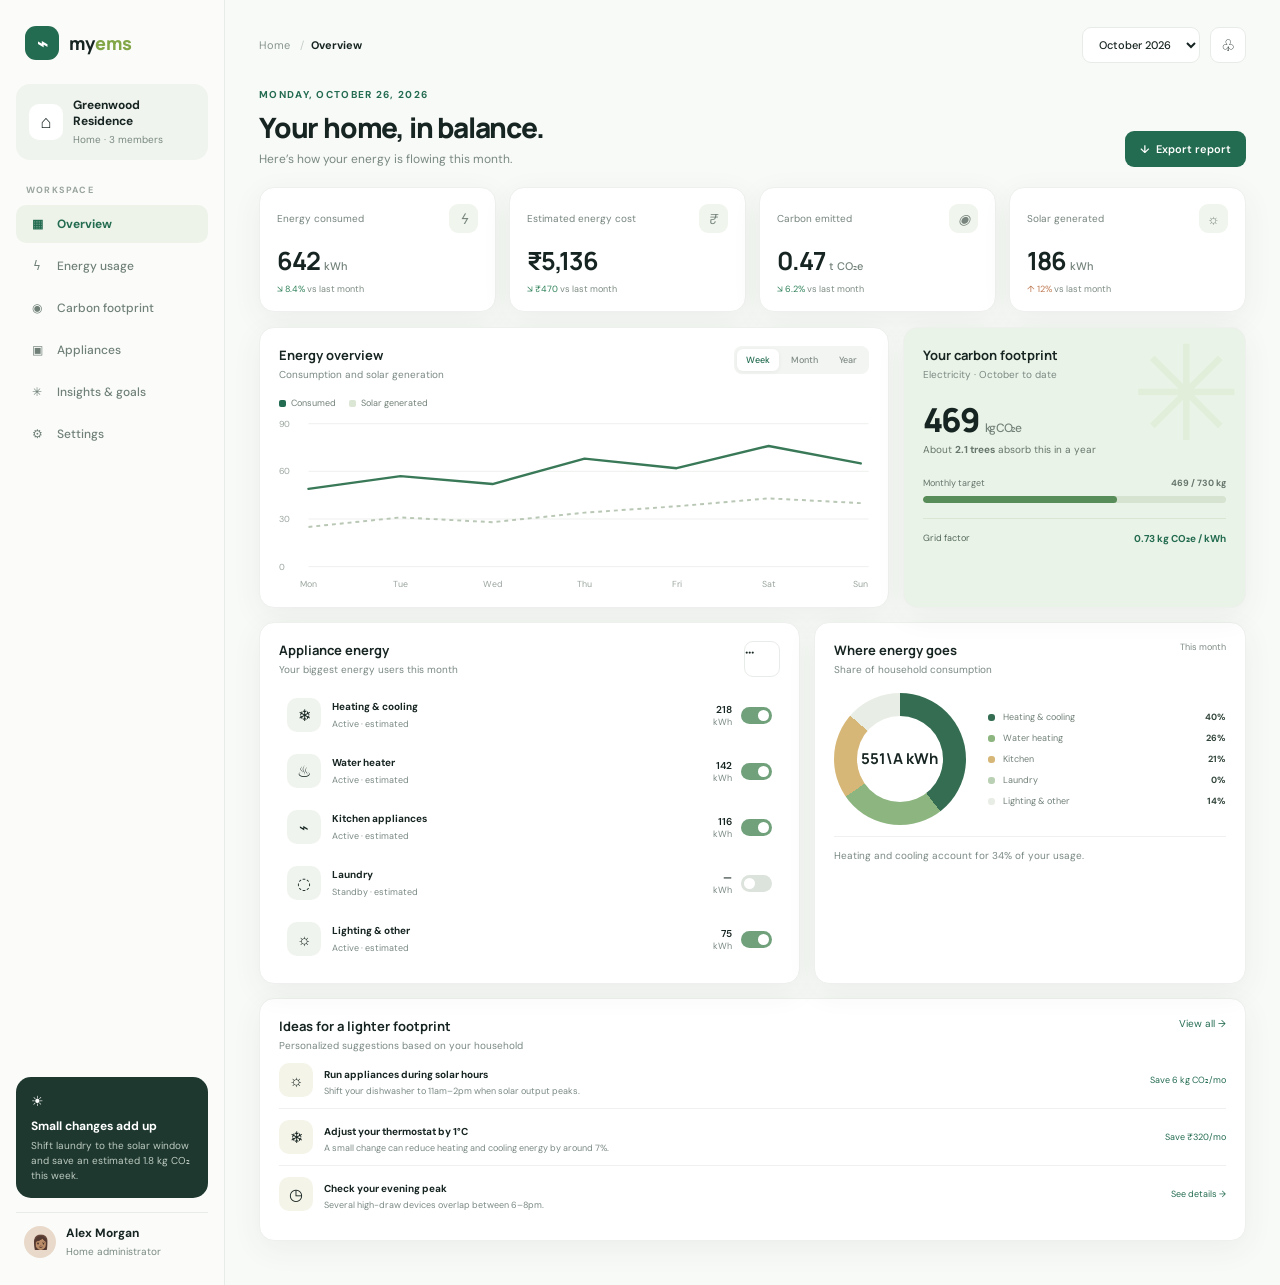
==== Home-Energy-Carbon-Manager.html @ 2522de4e "Add Home Energy and Carbon Manager demo Upload the interactive home energy dashboard to the MAJOR-PR" ====
﻿<!doctype html>
<html lang="en"><head><meta charset="utf-8"><meta name="viewport" content="width=device-width,initial-scale=1"><meta name="theme-color" content="#f5f7f4"><title>Home Energy — MyEMS</title><style>
@import url('https://fonts.googleapis.com/css2?family=DM+Sans:wght@400;500;600;700&family=Manrope:wght@400;500;600;700;800&display=swap');
:root{--ink:#172522;--muted:#7a8983;--line:#e8ece8;--green:#246c51;--shadow:0 8px 30px #193c2610}*{box-sizing:border-box}body{margin:0;background:#f5f7f4;color:var(--ink);font:14px 'DM Sans',sans-serif}.shell{max-width:1440px;min-height:100vh;margin:auto;display:grid;grid-template-columns:225px 1fr;background:#f8faf7}.sidebar{padding:26px 16px;border-right:1px solid var(--line);background:#fbfcfa;display:flex;flex-direction:column;gap:24px}.brand{display:flex;align-items:center;gap:10px;padding:0 9px;font:800 18px Manrope}.mark{height:34px;width:34px;border-radius:11px;background:var(--green);color:#fff;display:grid;place-items:center}.brand em{font-style:normal;color:#82a546}.home{padding:13px;background:#f0f4ee;border-radius:14px;display:flex;gap:10px;align-items:center}.home b,.profile b{font-size:12px;display:block}.home small,.profile small{font-size:10px;color:var(--muted)}.house{width:36px;height:36px;display:grid;place-items:center;background:#fff;border-radius:10px;font-size:18px}.label{padding:0 10px;color:#9aa49f;text-transform:uppercase;letter-spacing:1.2px;font-size:9px;font-weight:700;margin-bottom:-15px}.nav{display:grid;gap:4px}.nav button{display:flex;align-items:center;gap:11px;border:0;background:none;color:#708079;padding:11px 12px;border-radius:10px;font:500 12px 'DM Sans';text-align:left;cursor:pointer}.nav button:hover,.nav button.active{background:#edf3e9;color:var(--green)}.nav button.active{font-weight:700}.ico{width:18px;text-align:center}.sidefoot{margin-top:auto}.tip{background:#1e382f;color:white;border-radius:15px;padding:15px}.tip b{display:block;font-size:12px;margin:8px 0 4px}.tip p{color:#bdcbc2;font-size:10px;line-height:1.5;margin:0}.profile{display:flex;align-items:center;gap:10px;padding:12px 8px 0;border-top:1px solid var(--line);margin-top:14px}.avatar{width:32px;height:32px;background:#e9d9ca;border-radius:50%;display:grid;place-items:center}main{padding:27px 34px 44px;max-width:1250px;width:100%;margin:auto}.top{display:flex;justify-content:space-between;align-items:center;margin-bottom:25px}.crumb{font-size:11px;color:#89958f}.crumb b{color:var(--ink)}.actions{display:flex;gap:10px}.select,.iconbtn{border:1px solid var(--line);background:#fff;border-radius:9px;padding:9px 12px;font:500 11px 'DM Sans';color:var(--ink)}.iconbtn{width:36px;height:36px;padding:0;font-size:16px;cursor:pointer}.greet{display:flex;justify-content:space-between;align-items:flex-end;margin-bottom:20px}.eyebrow{font-size:10px;letter-spacing:1.3px;text-transform:uppercase;color:var(--green);font-weight:700;margin-bottom:7px}.greet h1{font:800 28px Manrope;letter-spacing:-1.2px;margin:0}.greet p{color:var(--muted);font-size:12px;margin:5px 0 0}.btn{background:var(--green);border:0;border-radius:9px;padding:11px 15px;color:#fff;font:600 11px 'DM Sans';cursor:pointer}.metrics{display:grid;grid-template-columns:repeat(4,1fr);gap:13px;margin-bottom:15px}.card{background:#fff;border:1px solid #edf0ec;border-radius:15px;box-shadow:var(--shadow)}.metric{padding:16px 17px;min-height:119px}.mtop{display:flex;justify-content:space-between;align-items:center;color:#77857e;font-size:10px}.mi{width:29px;height:29px;border-radius:9px;background:#f0f5ed;display:grid;place-items:center;font-size:14px}.value{font:700 25px Manrope;letter-spacing:-1px;margin-top:10px}.unit{font:500 11px 'DM Sans';color:#718078;letter-spacing:0}.delta{margin-top:5px;font-size:9px;color:#31835b}.grid{display:grid;grid-template-columns:minmax(0,1.65fr) minmax(250px,.9fr);gap:14px;margin-bottom:14px}.panel{padding:18px 19px}.phead{display:flex;justify-content:space-between;align-items:flex-start}.ptitle{font:700 13px Manrope}.sub{font-size:10px;color:var(--muted);margin-top:4px}.tabs{display:flex;gap:3px;background:#f3f5f2;padding:3px;border-radius:8px}.tabs button{border:0;background:transparent;padding:5px 9px;border-radius:6px;color:#7f8b84;font:500 9px 'DM Sans';cursor:pointer}.tabs button.on{background:white;color:var(--green);box-shadow:0 1px 4px #193c2610}.legend{display:flex;gap:13px;font-size:9px;color:#728078;margin-top:16px}.legend span{display:flex;align-items:center;gap:5px}.key{width:7px;height:7px;border-radius:2px;background:var(--green)}.pale{background:#dce6d5}.chart{height:175px;margin-top:5px}.chart svg{width:100%;height:100%;overflow:visible}.gridline{stroke:#edf0ed}.axis{fill:#9aa59e;font:9px 'DM Sans'}.area{fill:url(#area)}.line{fill:none;stroke:#397958;stroke-width:2.5;stroke-linecap:round;stroke-linejoin:round}.solarline{fill:none;stroke:#b9c7b5;stroke-width:2;stroke-dasharray:4 4}.carbon{background:#eaf3e7;padding:18px 19px;position:relative;overflow:hidden}.carbon:after{content:'✳';position:absolute;right:3px;top:-19px;font-size:132px;color:#dcebd5;opacity:.7}.carbon>*{position:relative;z-index:1}.co2{font:800 33px Manrope;letter-spacing:-1.5px;margin:16px 0 1px}.co2 span{font:500 12px 'DM Sans';color:#74837a}.note{font-size:10px;color:#66766c}.proglabel{display:flex;justify-content:space-between;margin-top:21px;font-size:9px;color:#65756c}.progress{height:7px;border-radius:99px;background:#d5e3d0;margin-top:7px;overflow:hidden}.progress i{height:100%;background:#588c58;display:block;border-radius:99px}.cfoot{border-top:1px solid #d9e6d4;margin-top:15px;padding-top:13px;color:#52675b;font-size:9px;display:flex;justify-content:space-between}.cfoot strong{font-size:10px;color:var(--green)}.second{display:grid;grid-template-columns:minmax(0,1.25fr) minmax(260px,1fr);gap:14px;margin-bottom:14px}.devices{display:grid;gap:4px;margin-top:12px}.device{display:grid;grid-template-columns:36px 1fr auto auto;align-items:center;gap:9px;padding:9px 8px;border-radius:10px}.device:hover{background:#f7f9f6}.deviceicon{width:34px;height:34px;border-radius:10px;background:#f0f4ee;display:grid;place-items:center;font-size:16px}.device b{font-size:10px;display:block}.device small{font-size:9px;color:var(--muted)}.usage{text-align:right;font-size:10px;font-weight:600}.usage small{display:block;font-weight:400}.switch{width:31px;height:17px;background:#dce2dc;border:0;border-radius:12px;position:relative;cursor:pointer}.switch:after{content:'';position:absolute;width:11px;height:11px;background:#fff;top:3px;left:3px;border-radius:50%;transition:.15s}.switch.on{background:#70a17b}.switch.on:after{left:17px}.breakdown{display:flex;align-items:center;gap:22px;margin:17px 0 11px}.donut{width:132px;height:132px;border-radius:50%;background:conic-gradient(#346d51 0 34%,#8db580 34% 58%,#d6b777 58% 76%,#bad0b4 76% 90%,#e8ede5 90%);position:relative;flex:none}.donut:after{content:var(--center,'642\\A kWh');white-space:pre;position:absolute;inset:23px;border-radius:50%;background:white;display:grid;place-content:center;text-align:center;font:700 15px Manrope;line-height:1.5}.breaklegend{display:grid;gap:9px;flex:1}.breakrow{display:grid;grid-template-columns:8px 1fr auto;align-items:center;gap:7px;font-size:9px;color:#718078}.breakrow b{color:#33463c;font-size:9px}.bdot{width:7px;height:7px;border-radius:3px}.rec{display:flex;align-items:center;gap:11px;padding:11px 0;border-bottom:1px solid #eff1ee}.rec:last-child{border:0}.recicon{width:34px;height:34px;background:#f5f4e9;border-radius:10px;display:grid;place-items:center;font-size:16px}.rec b{font-size:10px}.rec p{font-size:9px;color:var(--muted);margin:3px 0 0}.save{margin-left:auto;color:var(--green);font-size:9px;white-space:nowrap}.view{display:none}.view.show{display:block}.settings{display:grid;grid-template-columns:1.2fr .8fr;gap:14px}.form{display:grid;gap:14px;margin-top:18px}.field label{display:block;font-size:10px;color:#65746d;margin-bottom:6px}.field input{width:100%;padding:10px 11px;border:1px solid var(--line);border-radius:8px;background:#fbfcfa;font:11px 'DM Sans'}.hint{font-size:9px;color:var(--muted);margin-top:5px;line-height:1.5}.about{padding:18px}.about h3{margin:0;font:700 13px Manrope}.about p{font-size:10px;color:var(--muted);line-height:1.6}.notice{padding:11px 13px;background:#f0f5ed;color:#526b56;border-radius:9px;font-size:10px;margin-top:15px;line-height:1.5}.mobile,.backdrop{display:none}
@media(max-width:1000px){.shell{grid-template-columns:205px 1fr}main{padding:22px}.metrics{grid-template-columns:repeat(2,1fr)}}@media(max-width:720px){.shell{display:block}.sidebar{position:fixed;z-index:10;inset:0 auto 0 0;width:250px;transform:translateX(-102%);transition:.2s;box-shadow:var(--shadow)}.sidebar.open{transform:translateX(0)}main{padding:17px 14px 35px}.top{margin-bottom:20px}.mobile{display:inline-grid}.actions .select{max-width:130px}.greet h1{font-size:23px}.greet{align-items:flex-start;gap:10px}.greet .btn{padding:10px;font-size:10px}.metrics{gap:9px}.metric{padding:13px;min-height:108px}.value{font-size:22px}.grid,.second,.settings{grid-template-columns:1fr}.carbon{min-height:230px}.chart{height:165px}.panel{padding:16px}.backdrop.show{display:block;position:fixed;inset:0;background:#17252255;z-index:9}}@media(max-width:370px){.metrics{grid-template-columns:1fr 1fr}.value{font-size:20px}.breakdown{gap:12px}.donut{width:112px;height:112px}.donut:after{inset:19px}}
.appliance-hero{display:flex;justify-content:space-between;align-items:center;gap:18px;margin-bottom:18px}.appliance-hero h1{font:800 27px Manrope;letter-spacing:-1px;margin:0}.appliance-hero p{color:var(--muted);font-size:12px;margin:6px 0 0}.demo-pill{display:inline-flex;align-items:center;gap:6px;background:#edf5e9;color:#47734c;padding:6px 9px;border-radius:99px;font-size:9px;font-weight:700;margin-bottom:9px}.demo-pill i{width:6px;height:6px;background:#6da36b;border-radius:50%}.appliance-stats{display:grid;grid-template-columns:repeat(3,1fr);gap:12px;margin:0 0 14px}.appliance-stat{padding:15px 17px}.appliance-stat span{font-size:10px;color:#74827a}.appliance-stat strong{font:700 22px Manrope;display:block;margin-top:7px}.appliance-stat small{font-size:9px;color:#87948c}.appliance-list{display:grid;gap:8px;margin-top:15px}.appliance-row{display:grid;grid-template-columns:40px minmax(130px,1.4fr) repeat(3,minmax(65px,.7fr)) auto auto;align-items:center;gap:9px;border:1px solid #edf0ec;border-radius:11px;padding:11px}.appliance-row .deviceicon{width:36px;height:36px}.appliance-row b{font-size:10px;display:block}.appliance-row small{font-size:9px;color:var(--muted)}.appliance-number{font:600 11px Manrope}.appliance-number small{display:block;font:9px 'DM Sans';margin-top:3px}.demo-status{color:#58855a;background:#edf5e9;padding:5px 7px;border-radius:99px;font-size:8px;font-weight:700;white-space:nowrap}.appliance-list-head{display:grid;grid-template-columns:40px minmax(130px,1.4fr) repeat(3,minmax(65px,.7fr)) auto auto;gap:9px;padding:0 12px 5px;color:#89958f;text-transform:uppercase;letter-spacing:.6px;font-size:8px}.data-note{font-size:9px;color:#78877f;line-height:1.6;margin-top:12px}.modal-backdrop{display:none;position:fixed;z-index:30;inset:0;background:#14231e77;align-items:center;justify-content:center;padding:16px}.modal-backdrop.open{display:flex}.modal{width:min(460px,100%);background:white;border-radius:18px;padding:22px;box-shadow:0 25px 80px #102a1e33}.modal-head{display:flex;justify-content:space-between;align-items:flex-start}.modal h2{font:800 20px Manrope;margin:0}.modal p{font-size:11px;color:#718078;line-height:1.6;margin:7px 0 17px}.modal-close{border:0;background:#f2f4f1;border-radius:8px;width:30px;height:30px;cursor:pointer;font-size:16px}.pair-field{margin:12px 0}.pair-field label{display:block;font-size:10px;color:#65746d;margin-bottom:6px}.pair-field select,.pair-field input{width:100%;padding:10px 11px;border:1px solid var(--line);border-radius:9px;background:#fbfcfa;font:11px 'DM Sans';color:var(--ink)}.pair-message{min-height:18px;font-size:10px;color:#4d7d54;margin-top:10px}.connect-foot{display:flex;justify-content:space-between;align-items:center;margin-top:17px}.connect-foot small{font-size:9px;color:#87948c;max-width:220px}@media(max-width:720px){.appliance-hero{align-items:flex-start;flex-direction:column}.appliance-stats{grid-template-columns:1fr}.appliance-list-head{display:none}.appliance-row{grid-template-columns:36px 1fr auto;gap:8px}.appliance-row .appliance-number{font-size:10px}.appliance-row .appliance-number:nth-of-type(2),.appliance-row .appliance-number:nth-of-type(3){display:none}}</style></head><body><div class="shell"><div class="backdrop" id="backdrop"></div><aside class="sidebar" id="sidebar"><div class="brand"><div class="mark">⌁</div><span>my<em>ems</em></span></div><div class="home"><div class="house">⌂</div><div><b>Greenwood Residence</b><small>Home · 3 members</small></div></div><div class="label">Workspace</div><nav class="nav" id="nav"><button class="active" data-page="overview"><span class="ico">▦</span>Overview</button><button data-page="energy"><span class="ico">ϟ</span>Energy usage</button><button data-page="carbon"><span class="ico">◉</span>Carbon footprint</button><button data-page="devices"><span class="ico">▣</span>Appliances</button><button data-page="insights"><span class="ico">✳</span>Insights & goals</button><button data-page="settings"><span class="ico">⚙</span>Settings</button></nav><div class="sidefoot"><div class="tip"><div>☀</div><b>Small changes add up</b><p>Shift laundry to the solar window and save an estimated 1.8 kg CO₂ this week.</p></div><div class="profile"><div class="avatar">👩🏽</div><div><b>Alex Morgan</b><small>Home administrator</small></div></div></div></aside><main>
<div class="top"><div style="display:flex;gap:10px;align-items:center"><button class="iconbtn mobile" id="menu" aria-label="Open menu">☰</button><div class="crumb">Home <span style="margin:0 7px;color:#c5cdc7">/</span><b id="crumb">Overview</b></div></div><div class="actions"><select class="select" id="period"><option value="month">October 2026</option><option value="week">This week</option><option value="today">Today</option></select><button class="iconbtn" title="Notifications">♧</button></div></div>
<section class="view show" id="overview"><div class="greet"><div><div class="eyebrow">MONDAY, OCTOBER 26, 2026</div><h1>Your home, in balance.</h1><p>Here’s how your energy is flowing this month.</p></div><button class="btn" id="export">↓ &nbsp;Export report</button></div>
<div class="metrics"><article class="card metric"><div class="mtop"><span>Energy consumed</span><i class="mi">ϟ</i></div><div class="value" id="energy">642 <span class="unit">kWh</span></div><div class="delta">↘ 8.4% <span style="color:#7d8c83">vs last month</span></div></article><article class="card metric"><div class="mtop"><span>Estimated energy cost</span><i class="mi">₹</i></div><div class="value" id="cost">₹5,136</div><div class="delta" id="costDelta">↘ ₹470 <span style="color:#7d8c83">vs last month</span></div></article><article class="card metric"><div class="mtop"><span>Carbon emitted</span><i class="mi">◉</i></div><div class="value" id="co2">0.47 <span class="unit">t CO₂e</span></div><div class="delta">↘ 6.2% <span style="color:#7d8c83">vs last month</span></div></article><article class="card metric"><div class="mtop"><span>Solar generated</span><i class="mi">☼</i></div><div class="value" id="solar">186 <span class="unit">kWh</span></div><div class="delta" style="color:#bd7951">↑ 12% <span style="color:#7d8c83">vs last month</span></div></article></div>
<div class="grid"><article class="card panel"><div class="phead"><div><div class="ptitle">Energy overview</div><div class="sub">Consumption and solar generation</div></div><div class="tabs" id="ranges"><button class="on" data-range="week">Week</button><button data-range="month">Month</button><button data-range="year">Year</button></div></div><div class="legend"><span><i class="key"></i>Consumed</span><span><i class="key pale"></i>Solar generated</span></div><div class="chart"><svg viewBox="0 0 600 180" preserveAspectRatio="none" role="img" aria-label="Energy consumption and solar generation over time"><defs><linearGradient id="area" x1="0" x2="0" y1="0" y2="1"><stop offset="0" stop-color="#79a887" stop-opacity=".22"/><stop offset="1" stop-color="#79a887" stop-opacity="0"/></linearGradient></defs><g id="gridlines"></g><path class="area" id="area"></path><path class="solarline" id="solarline"></path><path class="line" id="mainline"></path><g id="labels"></g></svg></div></article><article class="card carbon"><div class="ptitle">Your carbon footprint</div><div class="sub">Electricity · October to date</div><div class="co2" id="heroCo2">468 <span>kg CO₂e</span></div><div class="note">About <b>2.1 trees</b> absorb this in a year</div><div class="proglabel"><span>Monthly target</span><b><span id="targetNow">468</span> / 730 kg</b></div><div class="progress"><i id="progress"></i></div><div class="cfoot"><span>Grid factor</span><strong><span id="factorLabel">0.73</span> kg CO₂e / kWh</strong></div></article></div>
<div class="second"><article class="card panel"><div class="phead"><div><div class="ptitle">Appliance energy</div><div class="sub">Your biggest energy users this month</div></div><span class="iconbtn">···</span></div><div class="devices" id="devices"></div></article><article class="card panel"><div class="phead"><div><div class="ptitle">Where energy goes</div><div class="sub">Share of household consumption</div></div><span style="font-size:9px;color:#7e8b84">This month</span></div><div class="breakdown"><div class="donut" id="donut"></div><div class="breaklegend" id="breaklegend"></div></div><div class="sub" style="border-top:1px solid #eff1ee;padding-top:12px">Heating and cooling account for 34% of your usage.</div></article></div>
<article class="card panel"><div class="phead"><div><div class="ptitle">Ideas for a lighter footprint</div><div class="sub">Personalized suggestions based on your household</div></div><span style="font-size:10px;color:#246c51">View all →</span></div><div class="rec"><div class="recicon">☼</div><div><b>Run appliances during solar hours</b><p>Shift your dishwasher to 11am–2pm when solar output peaks.</p></div><div class="save">Save 6 kg CO₂/mo</div></div><div class="rec"><div class="recicon">❄</div><div><b>Adjust your thermostat by 1°C</b><p>A small change can reduce heating and cooling energy by around 7%.</p></div><div class="save">Save ₹320/mo</div></div><div class="rec"><div class="recicon">◷</div><div><b>Check your evening peak</b><p>Several high-draw devices overlap between 6–8pm.</p></div><div class="save">See details →</div></div></article></section>
<section class="view" id="settings"><div class="greet"><div><div class="eyebrow">PREFERENCES</div><h1>Home settings</h1><p>Set the details used to estimate household energy and emissions.</p></div></div><div class="settings"><article class="card panel"><div class="ptitle">Energy and carbon assumptions</div><div class="sub">Change these sample values to match your utility bill and local electricity mix.</div><form class="form" id="form"><div class="field"><label for="factor">Grid emissions factor (kg CO₂e per kWh)</label><input id="factor" type="number" min="0" max="2" step=".01" value=".73"><div class="hint">Use a value from your utility or regional emissions inventory. Default is illustrative.</div></div><div class="field"><label for="rate">Electricity price (₹ per kWh)</label><input id="rate" type="number" min="0" max="100" step=".1" value="8"><div class="hint">Used for estimated household electricity cost.</div></div><button class="btn" type="submit">Save assumptions</button></form></article><aside class="card about"><h3>About this demo</h3><p>This project uses sample household meter readings and device estimates. It does not connect to a utility account or control real appliances.</p><p>For a live deployment, connect the dashboard to MyEMS API meters, spaces, and carbon reports. See the README in the home-energy folder.</p><div class="notice">Carbon estimate = imported electricity × grid emissions factor. Solar self-consumption is not counted as grid electricity in this demo.</div></aside></div></section>
<section class="view" id="other"><div id="appliancePage" style="display:none">
<div class="appliance-hero"><div><div class="demo-pill"><i></i> SIMULATED SMART HOME</div><h1>Appliances at a glance</h1><p>Sample device readings for Greenwood Residence. Connect a demo device to explore the workflow.</p></div><button class="btn" id="connectOpen">＋ &nbsp;Connect an appliance</button></div>
<div class="appliance-stats"><article class="card appliance-stat"><span>Demo connected devices</span><strong id="deviceCount">5</strong><small>Simulated connections</small></article><article class="card appliance-stat"><span>Current household draw</span><strong id="currentDraw">5.0 kW</strong><small>Estimated from device samples</small></article><article class="card appliance-stat"><span>Energy this month</span><strong id="deviceMonth">642 kWh</strong><small>Household meter estimate</small></article></div>
<article class="card panel"><div class="phead"><div><div class="ptitle">Your appliances</div><div class="sub">Sample status · estimated usage · no hardware connected</div></div><span class="demo-status">DEMO DATA</span></div><div class="appliance-list-head" style="margin-top:17px"><span></span><span>Appliance / room</span><span>Power now</span><span>This month</span><span>Carbon est.</span><span>Status</span><span></span></div><div class="appliance-list" id="applianceList"></div><div class="data-note">Demo readings are fictional examples for presentation. Switches update this screen only and never control a physical appliance. Carbon is estimated from monthly kWh × the grid factor in Settings.</div></article>
<div class="card panel" style="margin-top:14px"><div class="phead"><div><div class="ptitle">How demo pairing works</div><div class="sub">A simulated onboarding flow with no real account or device access.</div></div></div><div class="rec"><div class="recicon">⌁</div><div><b>Choose a device type and room</b><p>The demo creates a sample appliance record with representative readings.</p></div><div class="save">Step 1</div></div><div class="rec"><div class="recicon">◉</div><div><b>Simulated pairing confirmation</b><p>A success state is shown locally; no network or smart-home account is contacted.</p></div><div class="save">Step 2</div></div></div>
</div><div id="genericPage"><div class="greet"><div><div class="eyebrow">HOME ENERGY</div><h1 id="otherTitle">Energy usage</h1><p id="otherText">Explore your household's energy profile.</p></div></div><div class="card panel"><div class="ptitle" id="otherPanel">Energy usage</div><p class="sub" style="line-height:1.7;margin-top:10px">This view uses the same sample household data as the overview. Use the overview to see live interactions, or connect a MyEMS API instance to replace demo readings.</p><div class="notice">For your project report, explain the measurement source, time interval, tariff, and regional grid factor used in your deployment.</div></div></div>
<div class="modal-backdrop" id="connectModal"><div class="modal" role="dialog" aria-modal="true" aria-labelledby="connectTitle"><div class="modal-head"><h2 id="connectTitle">Connect a demo appliance</h2><button class="modal-close" id="connectClose" aria-label="Close">×</button></div><p>This simulated flow adds sample readings to the page. It does not pair with Wi-Fi, request account access, or connect to real hardware.</p><div class="pair-field"><label for="newType">Appliance type</label><select id="newType"><option value="Smart plug">Smart plug</option><option value="Air conditioner">Air conditioner</option><option value="Refrigerator">Refrigerator</option><option value="Washing machine">Washing machine</option><option value="Water heater">Water heater</option></select></div><div class="pair-field"><label for="newName">Display name</label><input id="newName" value="New smart plug" maxlength="32"></div><div class="pair-field"><label for="newRoom">Room</label><select id="newRoom"><option>Living room</option><option>Kitchen</option><option>Bedroom</option><option>Laundry</option><option>Bathroom</option></select></div><div class="pair-message" id="pairMessage"></div><div class="connect-foot"><small>Demo only · no physical appliance is controlled</small><button class="btn" id="pairButton">Start demo pairing</button></div></div></div></section></main></div>
<script>
var devices=[{name:'Heating & cooling',icon:'❄',kwh:218,status:true,cat:'Heating & cooling'},{name:'Water heater',icon:'♨',kwh:142,status:true,cat:'Water heating'},{name:'Kitchen appliances',icon:'⌁',kwh:116,status:true,cat:'Kitchen'},{name:'Laundry',icon:'◌',kwh:91,status:false,cat:'Laundry'},{name:'Lighting & other',icon:'☼',kwh:75,status:true,cat:'Lighting & other'}];
var charts={week:{labels:['Mon','Tue','Wed','Thu','Fri','Sat','Sun'],use:[49,57,52,68,62,76,65],solar:[25,31,28,34,38,43,40]},month:{labels:['1','4','7','10','13','16','19','22','26'],use:[48,55,50,66,60,74,68,76,62],solar:[19,26,31,24,34,37,32,42,39]},year:{labels:['Jan','Feb','Mar','Apr','May','Jun','Jul','Aug','Sep','Oct'],use:[64,60,62,58,51,48,55,57,61,54],solar:[18,20,26,31,39,43,42,40,35,38]}};
var factor=Number(localStorage.homeFactor||.73),rate=Number(localStorage.homeRate||8),period='month',range='week',$=function(id){return document.getElementById(id)};
function chart(){var d=charts[range],w=600,h=180,l=30,r=8,t=10,b=23,max=90,x=function(i){return l+i*(w-l-r)/(d.labels.length-1)},y=function(v){return t+(max-v)*(h-t-b)/max},grid='',labels='';[0,30,60,90].forEach(function(n){grid+='<line class="gridline" x1="'+l+'" y1="'+y(n)+'" x2="'+w+'" y2="'+y(n)+'"/><text class="axis" x="0" y="'+(y(n)+3)+'">'+n+'</text>'});d.labels.forEach(function(v,i){labels+='<text class="axis" text-anchor="middle" x="'+x(i)+'" y="'+(h-2)+'">'+v+'</text>'});var path=function(a){return a.map(function(v,i){return(i?'L':'M')+x(i)+','+y(v)}).join(' ')};var p=path(d.use);$('gridlines').innerHTML=grid;$('labels').innerHTML=labels;$('mainline').setAttribute('d',p);$('solarline').setAttribute('d',path(d.solar));$('area').setAttribute('d',p+' L'+x(d.use.length-1)+','+y(0)+' L'+x(0)+','+y(0)+' Z')}
function stats(){var k=period==='today'?21:period==='week'?158:642,s=period==='today'?8:period==='week'?46:186,c=k*factor;$('energy').innerHTML=k+' <span class="unit">kWh</span>';$('cost').textContent='₹'+Math.round(k*rate).toLocaleString('en-IN');$('co2').innerHTML=(c/1000).toFixed(2)+' <span class="unit">t CO₂e</span>';$('solar').innerHTML=s+' <span class="unit">kWh</span>';$('heroCo2').innerHTML=Math.round(c)+' <span>kg CO₂e</span>';$('targetNow').textContent=Math.round(c);$('factorLabel').textContent=factor.toFixed(2);$('progress').style.width=Math.min(100,c/730*100)+'%'}
var colors=['#346d51','#8db580','#d6b777','#bad0b4','#e8ede5'];function renderDevices(){ $('devices').innerHTML=devices.map(function(d,i){return '<div class="device"><div class="deviceicon">'+d.icon+'</div><div><b>'+d.name+'</b><small>'+(d.status?'Active':'Standby')+' · estimated</small></div><div class="usage">'+(d.status?d.kwh:'—')+' <small>kWh</small></div><button class="switch '+(d.status?'on':'')+'" data-i="'+i+'" aria-label="Toggle '+d.name+'" aria-pressed="'+d.status+'"></button></div>'}).join('');Array.prototype.forEach.call(document.querySelectorAll('.switch'),function(btn){btn.onclick=function(){devices[Number(btn.dataset.i)].status=!devices[Number(btn.dataset.i)].status;renderDevices()}});var total=devices.reduce(function(s,d){return s+(d.status?d.kwh:0)},0)||1,acc=0,stops=devices.map(function(d,i){var a=acc;acc+=(d.status?d.kwh:0)/total*100;return colors[i]+' '+a+'% '+acc+'%'}).join(',');$('donut').style.background='conic-gradient('+stops+')';$('donut').style.setProperty('--center',"'"+total+'\\\\A kWh'+"'");$('breaklegend').innerHTML=devices.map(function(d,i){return '<div class="breakrow"><i class="bdot" style="background:'+colors[i]+'"></i><span>'+d.cat+'</span><b>'+Math.round((d.status?d.kwh:0)/total*100)+'%</b></div>'}).join('')}
Array.prototype.forEach.call(document.querySelectorAll('#ranges button'),function(btn){btn.onclick=function(){document.querySelectorAll('#ranges button').forEach(function(b){b.classList.remove('on')});btn.classList.add('on');range=btn.dataset.range;chart()}});$('period').onchange=function(e){period=e.target.value;stats()};
document.querySelectorAll('#nav button').forEach(function(btn){btn.onclick=function(){document.querySelectorAll('#nav button').forEach(function(b){b.classList.remove('active')});btn.classList.add('active');document.querySelectorAll('.view').forEach(function(v){v.classList.remove('show')});var p=btn.dataset.page;$('crumb').textContent=btn.textContent.trim();if(p==='overview')$('overview').classList.add('show');else if(p==='settings')$('settings').classList.add('show');else if(p==='devices'){$('other').classList.add('show');$('appliancePage').style.display='block';$('genericPage').style.display='none';renderAppliances()}else{$('other').classList.add('show');$('appliancePage').style.display='none';$('genericPage').style.display='block';$('otherTitle').textContent=btn.textContent.trim();$('otherPanel').textContent=btn.textContent.trim();$('otherText').textContent='Explore '+btn.textContent.trim().toLowerCase()+' for your household.'}if(innerWidth<720){$('sidebar').classList.remove('open');$('backdrop').classList.remove('show')}}});
$('menu').onclick=function(){$('sidebar').classList.add('open');$('backdrop').classList.add('show')};$('backdrop').onclick=function(){$('sidebar').classList.remove('open');$('backdrop').classList.remove('show')};$('factor').value=factor;$('rate').value=rate;$('form').onsubmit=function(e){e.preventDefault();factor=Math.max(0,Number($('factor').value)||0);rate=Math.max(0,Number($('rate').value)||0);localStorage.homeFactor=factor;localStorage.homeRate=rate;stats();alert('Energy assumptions saved on this device.')};
$('export').onclick=function(){var k=period==='today'?21:period==='week'?158:642,s=period==='today'?8:period==='week'?46:186,rows=[['Home Energy demo report','October 2026'],['Metric','Value'],['Energy consumed (kWh)',k],['Estimated cost (INR)',Math.round(k*rate)],['Estimated carbon (kg CO2e)',Math.round(k*factor)],['Solar generated (kWh)',s],[],['Appliance','Estimated kWh','Status']].concat(devices.map(function(d){return[d.name,d.kwh,d.status?'Active':'Standby']})),csv=rows.map(function(row){return row.map(function(v){return '"'+String(v).replace(/"/g,'""')+'"'}).join(',')}).join('\n'),a=document.createElement('a');a.href=URL.createObjectURL(new Blob([csv],{type:'text/csv'}));a.download='home-energy-report.csv';a.click();URL.revokeObjectURL(a.href)};
var deviceRooms=['Living room','Bathroom','Kitchen','Laundry','Whole home'],deviceWatts=[640,1800,950,1200,420];
function renderAppliances(){var watts=devices.reduce(function(n,d,i){return n+(d.status?(deviceWatts[i]||480):0)},0);$('deviceCount').textContent=devices.length;$('currentDraw').textContent=(watts/1000).toFixed(1)+' kW';$('deviceMonth').textContent=devices.reduce(function(n,d){return n+d.kwh},0)+' kWh';$('applianceList').innerHTML=devices.map(function(d,i){var w=deviceWatts[i]||480;return '<div class="appliance-row"><div class="deviceicon">'+d.icon+'</div><div><b>'+d.name+'</b><small>'+(deviceRooms[i]||'Whole home')+' · sample meter</small></div><div class="appliance-number">'+(d.status?w+' W':'—')+'<small>current draw</small></div><div class="appliance-number">'+d.kwh+' kWh<small>this month</small></div><div class="appliance-number">'+Math.round(d.kwh*factor)+' kg<small>CO₂e est.</small></div><span class="demo-status">'+(d.status?'DEMO ON':'STANDBY')+'</span><button class="switch '+(d.status?'on':'')+'" data-appliance="'+i+'" aria-label="Toggle '+d.name+'" aria-pressed="'+d.status+'"></button></div>'}).join('');document.querySelectorAll('[data-appliance]').forEach(function(btn){btn.onclick=function(){devices[Number(btn.dataset.appliance)].status=!devices[Number(btn.dataset.appliance)].status;renderAppliances();renderDevices()}})}
function closePair(){$('connectModal').classList.remove('open');$('pairMessage').textContent='';$('pairButton').disabled=false;$('pairButton').textContent='Start demo pairing'}
$('connectOpen').onclick=function(){$('connectModal').classList.add('open');$('pairMessage').textContent='';$('newName').value='New '+$('newType').value.toLowerCase()};$('connectClose').onclick=closePair;$('connectModal').onclick=function(e){if(e.target===$('connectModal'))closePair()};$('newType').onchange=function(){$('newName').value='New '+$('newType').value.toLowerCase()};
$('pairButton').onclick=function(){var button=$('pairButton'),kind=$('newType').value,name=$('newName').value.trim()||kind,room=$('newRoom').value;button.disabled=true;button.textContent='Pairing demo device…';$('pairMessage').textContent='Looking for a simulated '+kind.toLowerCase()+'…';setTimeout(function(){var icons={'Smart plug':'⌁','Air conditioner':'❄','Refrigerator':'▣','Washing machine':'◌','Water heater':'♨'};devices.push({name:name,icon:icons[kind]||'⌁',kwh:36,status:true,cat:kind});deviceRooms.push(room);deviceWatts.push(480);renderAppliances();renderDevices();$('pairMessage').textContent=name+' added with sample readings. No physical device was connected.';button.textContent='Added';setTimeout(closePair,1400)},700)};
chart();renderDevices();stats();
</script></body></html>
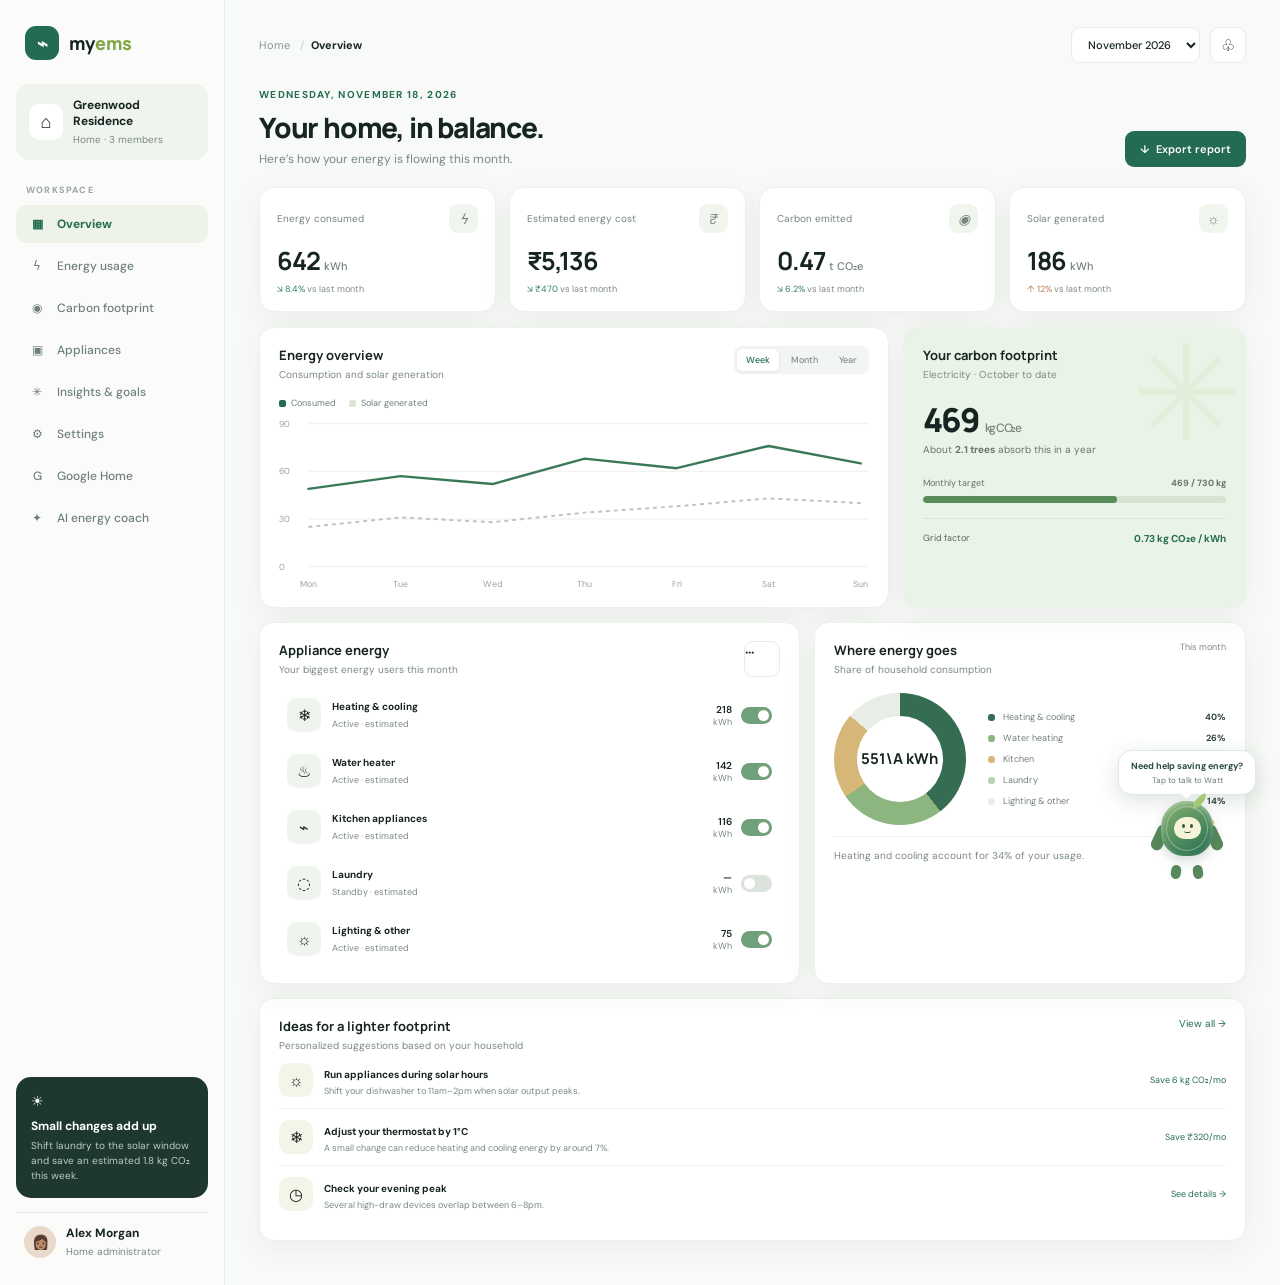
==== commit b3eb5c4b: "Add Watt energy coach to dashboard" ====
--- a/Home-Energy-Carbon-Manager.html
+++ b/Home-Energy-Carbon-Manager.html
@@ -3,9 +3,12 @@
 @import url('https://fonts.googleapis.com/css2?family=DM+Sans:wght@400;500;600;700&family=Manrope:wght@400;500;600;700;800&display=swap');
 :root{--ink:#172522;--muted:#7a8983;--line:#e8ece8;--green:#246c51;--shadow:0 8px 30px #193c2610}*{box-sizing:border-box}body{margin:0;background:#f5f7f4;color:var(--ink);font:14px 'DM Sans',sans-serif}.shell{max-width:1440px;min-height:100vh;margin:auto;display:grid;grid-template-columns:225px 1fr;background:#f8faf7}.sidebar{padding:26px 16px;border-right:1px solid var(--line);background:#fbfcfa;display:flex;flex-direction:column;gap:24px}.brand{display:flex;align-items:center;gap:10px;padding:0 9px;font:800 18px Manrope}.mark{height:34px;width:34px;border-radius:11px;background:var(--green);color:#fff;display:grid;place-items:center}.brand em{font-style:normal;color:#82a546}.home{padding:13px;background:#f0f4ee;border-radius:14px;display:flex;gap:10px;align-items:center}.home b,.profile b{font-size:12px;display:block}.home small,.profile small{font-size:10px;color:var(--muted)}.house{width:36px;height:36px;display:grid;place-items:center;background:#fff;border-radius:10px;font-size:18px}.label{padding:0 10px;color:#9aa49f;text-transform:uppercase;letter-spacing:1.2px;font-size:9px;font-weight:700;margin-bottom:-15px}.nav{display:grid;gap:4px}.nav button{display:flex;align-items:center;gap:11px;border:0;background:none;color:#708079;padding:11px 12px;border-radius:10px;font:500 12px 'DM Sans';text-align:left;cursor:pointer}.nav button:hover,.nav button.active{background:#edf3e9;color:var(--green)}.nav button.active{font-weight:700}.ico{width:18px;text-align:center}.sidefoot{margin-top:auto}.tip{background:#1e382f;color:white;border-radius:15px;padding:15px}.tip b{display:block;font-size:12px;margin:8px 0 4px}.tip p{color:#bdcbc2;font-size:10px;line-height:1.5;margin:0}.profile{display:flex;align-items:center;gap:10px;padding:12px 8px 0;border-top:1px solid var(--line);margin-top:14px}.avatar{width:32px;height:32px;background:#e9d9ca;border-radius:50%;display:grid;place-items:center}main{padding:27px 34px 44px;max-width:1250px;width:100%;margin:auto}.top{display:flex;justify-content:space-between;align-items:center;margin-bottom:25px}.crumb{font-size:11px;color:#89958f}.crumb b{color:var(--ink)}.actions{display:flex;gap:10px}.select,.iconbtn{border:1px solid var(--line);background:#fff;border-radius:9px;padding:9px 12px;font:500 11px 'DM Sans';color:var(--ink)}.iconbtn{width:36px;height:36px;padding:0;font-size:16px;cursor:pointer}.greet{display:flex;justify-content:space-between;align-items:flex-end;margin-bottom:20px}.eyebrow{font-size:10px;letter-spacing:1.3px;text-transform:uppercase;color:var(--green);font-weight:700;margin-bottom:7px}.greet h1{font:800 28px Manrope;letter-spacing:-1.2px;margin:0}.greet p{color:var(--muted);font-size:12px;margin:5px 0 0}.btn{background:var(--green);border:0;border-radius:9px;padding:11px 15px;color:#fff;font:600 11px 'DM Sans';cursor:pointer}.metrics{display:grid;grid-template-columns:repeat(4,1fr);gap:13px;margin-bottom:15px}.card{background:#fff;border:1px solid #edf0ec;border-radius:15px;box-shadow:var(--shadow)}.metric{padding:16px 17px;min-height:119px}.mtop{display:flex;justify-content:space-between;align-items:center;color:#77857e;font-size:10px}.mi{width:29px;height:29px;border-radius:9px;background:#f0f5ed;display:grid;place-items:center;font-size:14px}.value{font:700 25px Manrope;letter-spacing:-1px;margin-top:10px}.unit{font:500 11px 'DM Sans';color:#718078;letter-spacing:0}.delta{margin-top:5px;font-size:9px;color:#31835b}.grid{display:grid;grid-template-columns:minmax(0,1.65fr) minmax(250px,.9fr);gap:14px;margin-bottom:14px}.panel{padding:18px 19px}.phead{display:flex;justify-content:space-between;align-items:flex-start}.ptitle{font:700 13px Manrope}.sub{font-size:10px;color:var(--muted);margin-top:4px}.tabs{display:flex;gap:3px;background:#f3f5f2;padding:3px;border-radius:8px}.tabs button{border:0;background:transparent;padding:5px 9px;border-radius:6px;color:#7f8b84;font:500 9px 'DM Sans';cursor:pointer}.tabs button.on{background:white;color:var(--green);box-shadow:0 1px 4px #193c2610}.legend{display:flex;gap:13px;font-size:9px;color:#728078;margin-top:16px}.legend span{display:flex;align-items:center;gap:5px}.key{width:7px;height:7px;border-radius:2px;background:var(--green)}.pale{background:#dce6d5}.chart{height:175px;margin-top:5px}.chart svg{width:100%;height:100%;overflow:visible}.gridline{stroke:#edf0ed}.axis{fill:#9aa59e;font:9px 'DM Sans'}.area{fill:url(#area)}.line{fill:none;stroke:#397958;stroke-width:2.5;stroke-linecap:round;stroke-linejoin:round}.solarline{fill:none;stroke:#b9c7b5;stroke-width:2;stroke-dasharray:4 4}.carbon{background:#eaf3e7;padding:18px 19px;position:relative;overflow:hidden}.carbon:after{content:'✳';position:absolute;right:3px;top:-19px;font-size:132px;color:#dcebd5;opacity:.7}.carbon>*{position:relative;z-index:1}.co2{font:800 33px Manrope;letter-spacing:-1.5px;margin:16px 0 1px}.co2 span{font:500 12px 'DM Sans';color:#74837a}.note{font-size:10px;color:#66766c}.proglabel{display:flex;justify-content:space-between;margin-top:21px;font-size:9px;color:#65756c}.progress{height:7px;border-radius:99px;background:#d5e3d0;margin-top:7px;overflow:hidden}.progress i{height:100%;background:#588c58;display:block;border-radius:99px}.cfoot{border-top:1px solid #d9e6d4;margin-top:15px;padding-top:13px;color:#52675b;font-size:9px;display:flex;justify-content:space-between}.cfoot strong{font-size:10px;color:var(--green)}.second{display:grid;grid-template-columns:minmax(0,1.25fr) minmax(260px,1fr);gap:14px;margin-bottom:14px}.devices{display:grid;gap:4px;margin-top:12px}.device{display:grid;grid-template-columns:36px 1fr auto auto;align-items:center;gap:9px;padding:9px 8px;border-radius:10px}.device:hover{background:#f7f9f6}.deviceicon{width:34px;height:34px;border-radius:10px;background:#f0f4ee;display:grid;place-items:center;font-size:16px}.device b{font-size:10px;display:block}.device small{font-size:9px;color:var(--muted)}.usage{text-align:right;font-size:10px;font-weight:600}.usage small{display:block;font-weight:400}.switch{width:31px;height:17px;background:#dce2dc;border:0;border-radius:12px;position:relative;cursor:pointer}.switch:after{content:'';position:absolute;width:11px;height:11px;background:#fff;top:3px;left:3px;border-radius:50%;transition:.15s}.switch.on{background:#70a17b}.switch.on:after{left:17px}.breakdown{display:flex;align-items:center;gap:22px;margin:17px 0 11px}.donut{width:132px;height:132px;border-radius:50%;background:conic-gradient(#346d51 0 34%,#8db580 34% 58%,#d6b777 58% 76%,#bad0b4 76% 90%,#e8ede5 90%);position:relative;flex:none}.donut:after{content:var(--center,'642\\A kWh');white-space:pre;position:absolute;inset:23px;border-radius:50%;background:white;display:grid;place-content:center;text-align:center;font:700 15px Manrope;line-height:1.5}.breaklegend{display:grid;gap:9px;flex:1}.breakrow{display:grid;grid-template-columns:8px 1fr auto;align-items:center;gap:7px;font-size:9px;color:#718078}.breakrow b{color:#33463c;font-size:9px}.bdot{width:7px;height:7px;border-radius:3px}.rec{display:flex;align-items:center;gap:11px;padding:11px 0;border-bottom:1px solid #eff1ee}.rec:last-child{border:0}.recicon{width:34px;height:34px;background:#f5f4e9;border-radius:10px;display:grid;place-items:center;font-size:16px}.rec b{font-size:10px}.rec p{font-size:9px;color:var(--muted);margin:3px 0 0}.save{margin-left:auto;color:var(--green);font-size:9px;white-space:nowrap}.view{display:none}.view.show{display:block}.settings{display:grid;grid-template-columns:1.2fr .8fr;gap:14px}.form{display:grid;gap:14px;margin-top:18px}.field label{display:block;font-size:10px;color:#65746d;margin-bottom:6px}.field input{width:100%;padding:10px 11px;border:1px solid var(--line);border-radius:8px;background:#fbfcfa;font:11px 'DM Sans'}.hint{font-size:9px;color:var(--muted);margin-top:5px;line-height:1.5}.about{padding:18px}.about h3{margin:0;font:700 13px Manrope}.about p{font-size:10px;color:var(--muted);line-height:1.6}.notice{padding:11px 13px;background:#f0f5ed;color:#526b56;border-radius:9px;font-size:10px;margin-top:15px;line-height:1.5}.mobile,.backdrop{display:none}
 @media(max-width:1000px){.shell{grid-template-columns:205px 1fr}main{padding:22px}.metrics{grid-template-columns:repeat(2,1fr)}}@media(max-width:720px){.shell{display:block}.sidebar{position:fixed;z-index:10;inset:0 auto 0 0;width:250px;transform:translateX(-102%);transition:.2s;box-shadow:var(--shadow)}.sidebar.open{transform:translateX(0)}main{padding:17px 14px 35px}.top{margin-bottom:20px}.mobile{display:inline-grid}.actions .select{max-width:130px}.greet h1{font-size:23px}.greet{align-items:flex-start;gap:10px}.greet .btn{padding:10px;font-size:10px}.metrics{gap:9px}.metric{padding:13px;min-height:108px}.value{font-size:22px}.grid,.second,.settings{grid-template-columns:1fr}.carbon{min-height:230px}.chart{height:165px}.panel{padding:16px}.backdrop.show{display:block;position:fixed;inset:0;background:#17252255;z-index:9}}@media(max-width:370px){.metrics{grid-template-columns:1fr 1fr}.value{font-size:20px}.breakdown{gap:12px}.donut{width:112px;height:112px}.donut:after{inset:19px}}
-.appliance-hero{display:flex;justify-content:space-between;align-items:center;gap:18px;margin-bottom:18px}.appliance-hero h1{font:800 27px Manrope;letter-spacing:-1px;margin:0}.appliance-hero p{color:var(--muted);font-size:12px;margin:6px 0 0}.demo-pill{display:inline-flex;align-items:center;gap:6px;background:#edf5e9;color:#47734c;padding:6px 9px;border-radius:99px;font-size:9px;font-weight:700;margin-bottom:9px}.demo-pill i{width:6px;height:6px;background:#6da36b;border-radius:50%}.appliance-stats{display:grid;grid-template-columns:repeat(3,1fr);gap:12px;margin:0 0 14px}.appliance-stat{padding:15px 17px}.appliance-stat span{font-size:10px;color:#74827a}.appliance-stat strong{font:700 22px Manrope;display:block;margin-top:7px}.appliance-stat small{font-size:9px;color:#87948c}.appliance-list{display:grid;gap:8px;margin-top:15px}.appliance-row{display:grid;grid-template-columns:40px minmax(130px,1.4fr) repeat(3,minmax(65px,.7fr)) auto auto;align-items:center;gap:9px;border:1px solid #edf0ec;border-radius:11px;padding:11px}.appliance-row .deviceicon{width:36px;height:36px}.appliance-row b{font-size:10px;display:block}.appliance-row small{font-size:9px;color:var(--muted)}.appliance-number{font:600 11px Manrope}.appliance-number small{display:block;font:9px 'DM Sans';margin-top:3px}.demo-status{color:#58855a;background:#edf5e9;padding:5px 7px;border-radius:99px;font-size:8px;font-weight:700;white-space:nowrap}.appliance-list-head{display:grid;grid-template-columns:40px minmax(130px,1.4fr) repeat(3,minmax(65px,.7fr)) auto auto;gap:9px;padding:0 12px 5px;color:#89958f;text-transform:uppercase;letter-spacing:.6px;font-size:8px}.data-note{font-size:9px;color:#78877f;line-height:1.6;margin-top:12px}.modal-backdrop{display:none;position:fixed;z-index:30;inset:0;background:#14231e77;align-items:center;justify-content:center;padding:16px}.modal-backdrop.open{display:flex}.modal{width:min(460px,100%);background:white;border-radius:18px;padding:22px;box-shadow:0 25px 80px #102a1e33}.modal-head{display:flex;justify-content:space-between;align-items:flex-start}.modal h2{font:800 20px Manrope;margin:0}.modal p{font-size:11px;color:#718078;line-height:1.6;margin:7px 0 17px}.modal-close{border:0;background:#f2f4f1;border-radius:8px;width:30px;height:30px;cursor:pointer;font-size:16px}.pair-field{margin:12px 0}.pair-field label{display:block;font-size:10px;color:#65746d;margin-bottom:6px}.pair-field select,.pair-field input{width:100%;padding:10px 11px;border:1px solid var(--line);border-radius:9px;background:#fbfcfa;font:11px 'DM Sans';color:var(--ink)}.pair-message{min-height:18px;font-size:10px;color:#4d7d54;margin-top:10px}.connect-foot{display:flex;justify-content:space-between;align-items:center;margin-top:17px}.connect-foot small{font-size:9px;color:#87948c;max-width:220px}@media(max-width:720px){.appliance-hero{align-items:flex-start;flex-direction:column}.appliance-stats{grid-template-columns:1fr}.appliance-list-head{display:none}.appliance-row{grid-template-columns:36px 1fr auto;gap:8px}.appliance-row .appliance-number{font-size:10px}.appliance-row .appliance-number:nth-of-type(2),.appliance-row .appliance-number:nth-of-type(3){display:none}}</style></head><body><div class="shell"><div class="backdrop" id="backdrop"></div><aside class="sidebar" id="sidebar"><div class="brand"><div class="mark">⌁</div><span>my<em>ems</em></span></div><div class="home"><div class="house">⌂</div><div><b>Greenwood Residence</b><small>Home · 3 members</small></div></div><div class="label">Workspace</div><nav class="nav" id="nav"><button class="active" data-page="overview"><span class="ico">▦</span>Overview</button><button data-page="energy"><span class="ico">ϟ</span>Energy usage</button><button data-page="carbon"><span class="ico">◉</span>Carbon footprint</button><button data-page="devices"><span class="ico">▣</span>Appliances</button><button data-page="insights"><span class="ico">✳</span>Insights & goals</button><button data-page="settings"><span class="ico">⚙</span>Settings</button></nav><div class="sidefoot"><div class="tip"><div>☀</div><b>Small changes add up</b><p>Shift laundry to the solar window and save an estimated 1.8 kg CO₂ this week.</p></div><div class="profile"><div class="avatar">👩🏽</div><div><b>Alex Morgan</b><small>Home administrator</small></div></div></div></aside><main>
-<div class="top"><div style="display:flex;gap:10px;align-items:center"><button class="iconbtn mobile" id="menu" aria-label="Open menu">☰</button><div class="crumb">Home <span style="margin:0 7px;color:#c5cdc7">/</span><b id="crumb">Overview</b></div></div><div class="actions"><select class="select" id="period"><option value="month">October 2026</option><option value="week">This week</option><option value="today">Today</option></select><button class="iconbtn" title="Notifications">♧</button></div></div>
-<section class="view show" id="overview"><div class="greet"><div><div class="eyebrow">MONDAY, OCTOBER 26, 2026</div><h1>Your home, in balance.</h1><p>Here’s how your energy is flowing this month.</p></div><button class="btn" id="export">↓ &nbsp;Export report</button></div>
+.appliance-hero{display:flex;justify-content:space-between;align-items:center;gap:18px;margin-bottom:18px}.appliance-hero h1{font:800 27px Manrope;letter-spacing:-1px;margin:0}.appliance-hero p{color:var(--muted);font-size:12px;margin:6px 0 0}.demo-pill{display:inline-flex;align-items:center;gap:6px;background:#edf5e9;color:#47734c;padding:6px 9px;border-radius:99px;font-size:9px;font-weight:700;margin-bottom:9px}.demo-pill i{width:6px;height:6px;background:#6da36b;border-radius:50%}.appliance-stats{display:grid;grid-template-columns:repeat(3,1fr);gap:12px;margin:0 0 14px}.appliance-stat{padding:15px 17px}.appliance-stat span{font-size:10px;color:#74827a}.appliance-stat strong{font:700 22px Manrope;display:block;margin-top:7px}.appliance-stat small{font-size:9px;color:#87948c}.appliance-list{display:grid;gap:8px;margin-top:15px}.appliance-row{display:grid;grid-template-columns:40px minmax(130px,1.4fr) repeat(3,minmax(65px,.7fr)) auto auto;align-items:center;gap:9px;border:1px solid #edf0ec;border-radius:11px;padding:11px}.appliance-row .deviceicon{width:36px;height:36px}.appliance-row b{font-size:10px;display:block}.appliance-row small{font-size:9px;color:var(--muted)}.appliance-number{font:600 11px Manrope}.appliance-number small{display:block;font:9px 'DM Sans';margin-top:3px}.demo-status{color:#58855a;background:#edf5e9;padding:5px 7px;border-radius:99px;font-size:8px;font-weight:700;white-space:nowrap}.appliance-list-head{display:grid;grid-template-columns:40px minmax(130px,1.4fr) repeat(3,minmax(65px,.7fr)) auto auto;gap:9px;padding:0 12px 5px;color:#89958f;text-transform:uppercase;letter-spacing:.6px;font-size:8px}.data-note{font-size:9px;color:#78877f;line-height:1.6;margin-top:12px}.modal-backdrop{display:none;position:fixed;z-index:30;inset:0;background:#14231e77;align-items:center;justify-content:center;padding:16px}.modal-backdrop.open{display:flex}.modal{width:min(460px,100%);background:white;border-radius:18px;padding:22px;box-shadow:0 25px 80px #102a1e33}.modal-head{display:flex;justify-content:space-between;align-items:flex-start}.modal h2{font:800 20px Manrope;margin:0}.modal p{font-size:11px;color:#718078;line-height:1.6;margin:7px 0 17px}.modal-close{border:0;background:#f2f4f1;border-radius:8px;width:30px;height:30px;cursor:pointer;font-size:16px}.pair-field{margin:12px 0}.pair-field label{display:block;font-size:10px;color:#65746d;margin-bottom:6px}.pair-field select,.pair-field input{width:100%;padding:10px 11px;border:1px solid var(--line);border-radius:9px;background:#fbfcfa;font:11px 'DM Sans';color:var(--ink)}.pair-message{min-height:18px;font-size:10px;color:#4d7d54;margin-top:10px}.connect-foot{display:flex;justify-content:space-between;align-items:center;margin-top:17px}.connect-foot small{font-size:9px;color:#87948c;max-width:220px}@media(max-width:720px){.appliance-hero{align-items:flex-start;flex-direction:column}.appliance-stats{grid-template-columns:1fr}.appliance-list-head{display:none}.appliance-row{grid-template-columns:36px 1fr auto;gap:8px}.appliance-row .appliance-number{font-size:10px}.appliance-row .appliance-number:nth-of-type(2),.appliance-row .appliance-number:nth-of-type(3){display:none}}.feature-page{display:none}.feature-page.visible{display:block}.feature-page>.greet{margin-bottom:20px}.text-action{border:0;background:none;color:#246c51;font:600 10px 'DM Sans';text-decoration:none;cursor:pointer;white-space:nowrap}.text-action:hover{text-decoration:underline}.status-chip{display:inline-flex;align-items:center;justify-content:center;gap:5px;background:#edf3e9;color:#527552;border-radius:99px;padding:6px 9px;font-size:8px;font-weight:700;white-space:nowrap}.status-warn{background:#fbf2df;color:#92703c}.energy-highlight{margin:20px 0 14px;padding:15px;background:#f3f6f1;border-radius:11px}.energy-highlight strong{font:800 24px Manrope;display:block}.energy-highlight span{font-size:9px;color:var(--muted)}.energy-pair{display:grid;grid-template-columns:1fr 1fr;gap:10px}.energy-pair>div{padding:12px;border:1px solid var(--line);border-radius:10px}.energy-pair b{display:block;font:700 15px Manrope}.energy-pair small{font-size:9px;color:var(--muted)}.usage-breakdown{display:grid;gap:14px;margin-top:18px}.usage-item{display:grid;grid-template-columns:minmax(115px,1fr) minmax(90px,2fr) 58px;gap:10px;align-items:center;font-size:10px}.usage-item b{text-align:right;font:700 10px Manrope}.usage-bar{height:8px;border-radius:99px;background:#edf1ec;overflow:hidden}.usage-bar i{height:100%;display:block;border-radius:99px;background:#528363}.usage-item:nth-child(2n) .usage-bar i{background:#93b286}.carbon-summary{display:grid;grid-template-columns:1.2fr .8fr;gap:14px;margin-bottom:14px}.carbon-main{padding:22px;background:#eaf3e7}.carbon-main>p,.carbon-side>p{font-size:10px;color:#66766c}.carbon-side{padding:20px}.formula{margin:17px 0 10px;padding:12px;background:#f1f5ef;border-radius:10px;color:#315f49;font:600 12px Manrope;line-height:1.5}.carbon-side .notice{margin-top:15px}.target-ring{width:140px;height:140px;border-radius:50%;margin:20px auto 12px;background:conic-gradient(#528363 0 64%,#e4ebe1 64%);display:grid;place-items:center;position:relative}.target-ring:before{content:'';position:absolute;inset:12px;border-radius:50%;background:white}.target-ring>div{position:relative;text-align:center}.target-ring b{display:block;font:800 25px Manrope}.target-ring small{font-size:9px;color:var(--muted)}.target-caption{text-align:center;font-size:10px;color:var(--muted)}.target-caption b{color:var(--green)}.check-grid{display:grid;grid-template-columns:repeat(4,1fr);gap:9px;margin-top:17px}.check-grid>div{padding:13px;background:#f7f9f6;border:1px solid #eff2ee;border-radius:11px}.check-grid span{display:block;color:#739079;font-size:9px;font-weight:700;margin-bottom:8px}.check-grid b{display:block;font:700 11px Manrope}.check-grid small{display:block;color:var(--muted);font-size:9px;line-height:1.45;margin-top:4px}.goal-banner{display:grid;grid-template-columns:1.2fr .8fr;align-items:center;gap:20px;padding:20px;margin-bottom:14px;background:linear-gradient(110deg,#fff,#f0f6ee)}.goal-banner h2{font:800 20px Manrope;margin:0}.goal-banner p{margin:6px 0 0;color:var(--muted);font-size:10px}.goal-progress b{display:block;font:700 12px Manrope;margin-bottom:8px}.goal-progress small{display:block;color:var(--muted);font-size:9px;margin-top:6px}.action-card{display:grid;grid-template-columns:36px 1fr auto;align-items:center;gap:11px;padding:13px 0;border-bottom:1px solid #eff1ee}.action-card:last-child{border:0}.action-card b{font-size:10px}.action-card p{font-size:9px;color:var(--muted);margin:4px 0}.action-card small{color:#58835e;font-size:9px}.btn-soft{background:#edf3e9;color:#386447;padding:8px 10px;font-size:9px}.insight-row{display:flex;gap:13px;padding:14px 0;border-bottom:1px solid #eff1ee}.insight-row:last-child{border:0}.insight-number{width:75px;flex:none;color:var(--green);font:800 16px Manrope}.insight-row b{font-size:10px}.insight-row p{margin:4px 0 0;color:var(--muted);font-size:9px;line-height:1.5}.integration-hero{display:grid;grid-template-columns:52px 1fr auto;gap:15px;align-items:center;padding:20px;margin-bottom:13px}.google-mark{width:48px;height:48px;display:grid;place-items:center;border-radius:14px;background:#f3f6f4;color:#4285f4;font:800 28px Arial}.integration-hero h2{font:800 18px Manrope;margin:0}.integration-hero p{max-width:570px;color:var(--muted);font-size:10px;line-height:1.55;margin:5px 0 10px}.integration-cta{display:grid;justify-items:start;gap:10px}.integration-note{margin-bottom:14px}.step-row{display:grid;grid-template-columns:28px 1fr auto;gap:10px;align-items:start;padding:13px 0;border-bottom:1px solid #eff1ee}.step-row:last-child{border:0}.step-row>span:first-child{width:25px;height:25px;border-radius:8px;background:#edf3e9;color:var(--green);display:grid;place-items:center;font-weight:700;font-size:10px}.step-row b{font-size:10px}.step-row p{margin:4px 0 0;color:var(--muted);font-size:9px;line-height:1.5}.connection-list{display:grid;margin-top:17px}.connection-list>div{display:flex;justify-content:space-between;gap:12px;padding:12px 0;border-bottom:1px solid #eff1ee;font-size:9px}.connection-list>div:last-child{border:0}.connection-list span{color:var(--muted)}.connection-list b{font-size:9px}.integration-hero+.notice{line-height:1.6}.data-note{font-size:9px;color:#78877f;line-height:1.6;margin-top:12px}@media(max-width:820px){.integration-hero{grid-template-columns:46px 1fr}.integration-cta{grid-column:2;display:flex;align-items:center;flex-wrap:wrap}.check-grid{grid-template-columns:repeat(2,1fr)}}@media(max-width:720px){.carbon-summary,.goal-banner{grid-template-columns:1fr}.action-card{grid-template-columns:34px 1fr}.action-card .btn{grid-column:2;justify-self:start}.usage-item{grid-template-columns:90px 1fr 48px}.step-row{grid-template-columns:26px 1fr}.step-row>.status-chip{grid-column:2;justify-self:start}.integration-hero{grid-template-columns:40px 1fr;padding:15px}.google-mark{width:38px;height:38px}.integration-cta{grid-column:1/-1}.goal-banner{gap:10px}}.coach-layout{display:grid;grid-template-columns:minmax(280px,.78fr) minmax(360px,1.22fr);gap:14px;margin:14px 0}.coach-profile .form{gap:11px}.coach-profile .field input,.coach-profile .field select{width:100%;padding:10px 11px;border:1px solid var(--line);border-radius:8px;background:#fbfcfa;font:11px 'DM Sans';color:var(--ink)}.coach-explainer{display:flex;gap:12px;align-items:center;background:#edf3e9;border:1px solid #e2ebdf;border-radius:11px;padding:12px 15px;color:#456d4f;font-size:10px}.coach-explainer b{font-size:11px;white-space:nowrap}.coach-explainer span{color:#6e7d71}.coach-chat{display:flex;flex-direction:column;min-height:635px}.coach-messages{display:flex;flex-direction:column;gap:10px;flex:1;min-height:260px;max-height:405px;overflow:auto;padding:15px 2px}.coach-message{max-width:92%;padding:11px 13px;border-radius:12px;font-size:10px;line-height:1.6;white-space:pre-wrap}.coach-message.assistant{background:#f1f5ef;align-self:flex-start;border-bottom-left-radius:4px}.coach-message.user{background:#e5f0e7;color:#234a34;align-self:flex-end;border-bottom-right-radius:4px}.coach-message b{display:block;font-size:9px;color:#547258;margin-bottom:4px}.coach-message p{margin:0}.coach-prompts{display:flex;gap:7px;flex-wrap:wrap;margin:3px 0 11px}.coach-prompts button{border:1px solid #e6ece5;background:#fff;border-radius:99px;padding:7px 9px;font:9px 'DM Sans';color:#52655a;cursor:pointer}.coach-prompts button:hover{background:#f1f5ef;color:var(--green)}.coach-compose{display:grid;grid-template-columns:1fr auto;align-items:end;gap:8px;border:1px solid #e5ebe4;border-radius:12px;padding:8px;background:#fbfcfa}.coach-compose textarea{width:100%;min-height:40px;max-height:120px;resize:vertical;border:0;outline:0;background:transparent;padding:7px;font:11px/1.5 'DM Sans';color:var(--ink)}.coach-compose .btn{padding:10px 12px}.coach-consent{margin-top:12px;padding:10px;background:#f7f9f6;border-radius:9px}.coach-consent label{display:flex;gap:7px;align-items:center;font-size:9px;font-weight:600;color:#495d4f}.coach-consent input{accent-color:var(--green)}.coach-consent small{display:block;padding-left:20px;margin-top:4px;color:#78877f;font-size:8px;line-height:1.5}.coach-footnote{font-size:8px;color:#78877f;line-height:1.5;margin-top:9px}.coach-note{font-size:10px;line-height:1.7;margin:12px 0}.coach-lower .rec{gap:10px}.coach-lower .rec p{max-width:420px}.sr-only{position:absolute;width:1px;height:1px;padding:0;margin:-1px;overflow:hidden;clip:rect(0,0,0,0);white-space:nowrap;border:0}
+@media(max-width:850px){.coach-layout{grid-template-columns:1fr}.coach-chat{min-height:560px}}@media(max-width:720px){.coach-explainer{align-items:flex-start;flex-direction:column;gap:4px}.coach-chat{min-height:590px}.coach-message{max-width:98%}.coach-compose{grid-template-columns:1fr}.coach-compose .btn{justify-self:end}.coach-profile .form{gap:10px}}.watt-fab{position:fixed;right:22px;bottom:20px;z-index:28;display:flex;align-items:center;gap:10px;border:1px solid #dfe9df;background:#fff;border-radius:999px;padding:7px 14px 7px 7px;box-shadow:0 8px 28px #173b2b2b;cursor:pointer;color:var(--ink);font-family:'DM Sans',sans-serif;transition:transform .18s,box-shadow .18s}.watt-fab:hover{transform:translateY(-2px);box-shadow:0 12px 34px #173b2b38}.watt-fab-copy{text-align:left}.watt-fab-copy b{font:700 11px Manrope;display:block;color:#234a36}.watt-fab-copy small{font-size:8px;color:#7a8983}.watt-online{width:8px;height:8px;border-radius:50%;background:#65a778;margin-left:1px;box-shadow:0 0 0 3px #e9f3e9}.watt-mascot,.watt-mini-mascot{width:40px;height:40px;border-radius:50%;display:block;position:relative;background:linear-gradient(145deg,#7faa63,#246c51);box-shadow:inset 0 2px 4px #ffffff66;flex:none}.watt-mascot:after,.watt-mini-mascot:after{content:'';position:absolute;inset:5px;border-radius:50%;border:1px solid #ffffff55}.watt-leaf{position:absolute;top:-2px;right:4px;width:13px;height:8px;background:#a4c976;border-radius:100% 0 100% 0;transform:rotate(-24deg)}.watt-face{position:absolute;left:11px;top:13px;width:18px;height:15px;background:#f5f3d8;border-radius:9px 9px 8px 8px;z-index:1}.watt-face i{position:absolute;top:5px;width:2px;height:3px;background:#355445;border-radius:50%}.watt-face i:first-child{left:5px}.watt-face i:nth-child(2){right:5px}.watt-face b{position:absolute;width:5px;height:3px;border-bottom:1.4px solid #355445;border-radius:0 0 50% 50%;left:6.5px;top:8px}.watt-panel{position:fixed;right:22px;bottom:80px;z-index:29;width:min(365px,calc(100vw - 28px));height:min(545px,calc(100vh - 110px));display:none;flex-direction:column;background:#fff;border:1px solid #e3ebe2;border-radius:18px;box-shadow:0 18px 60px #162f2340;overflow:hidden}.watt-panel.open{display:flex;animation:wattIn .18s ease-out}@keyframes wattIn{from{opacity:0;transform:translateY(8px) scale(.98)}to{opacity:1;transform:translateY(0) scale(1)}}.watt-head{display:flex;align-items:center;gap:10px;padding:13px 15px;background:#f2f6ef;border-bottom:1px solid #e7eee4}.watt-head>div{min-width:0;flex:1}.watt-head>div b{display:block;font:700 12px Manrope;color:#294c38}.watt-head>div small{display:block;color:#748178;font-size:8px;margin-top:2px}.watt-mini-mascot{width:34px;height:34px}.watt-mini-mascot .watt-face{transform:scale(.82);transform-origin:top left;left:10px;top:11px}.watt-close{border:0;width:28px;height:28px;border-radius:8px;background:#e7eee4;color:#4e6655;font-size:18px;cursor:pointer}.watt-intro{padding:10px 15px 4px;color:#748178;font-size:9px;line-height:1.5}.watt-messages{display:flex;flex:1;flex-direction:column;gap:8px;overflow:auto;padding:8px 13px 10px}.watt-messages .coach-message{max-width:100%;font-size:9px;padding:9px 11px}.watt-prompts{display:flex;gap:6px;flex-wrap:wrap;padding:4px 13px 8px}.watt-prompts button{border:1px solid #e4ebe2;background:#fff;border-radius:99px;padding:6px 8px;font:8px 'DM Sans';color:#52655a;cursor:pointer}.watt-prompts button:hover{background:#f1f5ef}.watt-compose{margin:0 12px;display:grid;grid-template-columns:1fr 34px;gap:6px;padding:6px;border:1px solid #e4ebe2;border-radius:11px;background:#fbfcfa}.watt-compose input{min-width:0;border:0;outline:0;background:transparent;font:10px 'DM Sans';padding:5px;color:var(--ink)}.watt-compose .btn{padding:7px;border-radius:8px;font-size:15px}.watt-profile-link{padding:9px 14px 11px;text-align:center;color:#417050;text-decoration:none;font-size:8px}.watt-profile-link:hover{text-decoration:underline}@media(max-width:720px){.watt-fab{right:12px;bottom:12px;padding:6px 10px 6px 6px;gap:7px}.watt-mascot{width:36px;height:36px}.watt-panel{right:10px;bottom:65px;width:min(370px,calc(100vw - 20px));height:min(570px,calc(100vh - 85px))}}.watt-fab{position:fixed;right:24px;bottom:18px;z-index:28;display:flex;flex-direction:column;align-items:center;gap:5px;border:0;background:transparent;padding:0;box-shadow:none;cursor:pointer;color:var(--ink);font-family:'DM Sans',sans-serif;transition:transform .18s}.watt-fab:hover{transform:translateY(-3px);box-shadow:none}.watt-speech-bubble{position:relative;display:block;background:white;border:1px solid #dfe9df;border-radius:14px;padding:9px 12px;box-shadow:0 6px 22px #173b2b24;font:700 9px 'DM Sans';color:#294c38;white-space:nowrap}.watt-speech-bubble:after{content:'';position:absolute;bottom:-5px;left:calc(50% - 5px);width:8px;height:8px;transform:rotate(45deg);background:white;border-right:1px solid #dfe9df;border-bottom:1px solid #dfe9df}.watt-speech-bubble small{display:block;font-size:8px;font-weight:500;color:#7a8983;margin-top:3px}.watt-character{position:relative;display:block;width:72px;height:82px;animation:wattBob 2.8s ease-in-out infinite}.watt-mascot{position:absolute;left:10px;top:1px;width:52px;height:55px;border-radius:48% 48% 43% 43%;display:block;background:linear-gradient(145deg,#87b36e,#246c51);box-shadow:inset 0 3px 6px #ffffff66,0 5px 12px #244b3730}.watt-mascot:after{content:'';position:absolute;inset:5px;border-radius:50%;border:1px solid #ffffff55}.watt-leaf{position:absolute;z-index:2;top:-5px;right:5px;width:17px;height:10px;background:#a4c976;border-radius:100% 0 100% 0;transform:rotate(-24deg)}.watt-face{position:absolute;left:13px;top:16px;width:27px;height:22px;background:#f5f3d8;border-radius:12px 12px 10px 10px;z-index:1}.watt-face i{position:absolute;top:7px;width:3px;height:4px;background:#355445;border-radius:50%}.watt-face i:first-child{left:8px}.watt-face i:nth-child(2){right:8px}.watt-face b{position:absolute;width:7px;height:4px;border-bottom:1.8px solid #355445;border-radius:0 0 50% 50%;left:10px;top:12px}.watt-arm,.watt-leg{position:absolute;z-index:0;display:block;background:#58895d;border-radius:99px}.watt-arm{width:12px;height:27px;top:24px}.watt-arm-left{left:3px;transform:rotate(25deg)}.watt-arm-right{right:3px;transform:rotate(-25deg)}.watt-arm-right:after{content:'';position:absolute;top:-4px;right:-1px;width:6px;height:6px;border-radius:50%;background:#efd987}.watt-leg{width:10px;height:14px;bottom:3px}.watt-leg-left{left:20px;transform:rotate(8deg)}.watt-leg-right{right:20px;transform:rotate(-8deg)}@keyframes wattBob{0%,100%{transform:translateY(0) rotate(-1deg)}50%{transform:translateY(-5px) rotate(1deg)}}
+@media(max-width:720px){.watt-fab{right:12px;bottom:10px;gap:3px}.watt-character{transform:scale(.88);transform-origin:bottom center;margin-top:-5px;animation:wattBob 2.8s ease-in-out infinite}.watt-speech-bubble{font-size:8px;padding:7px 9px}.watt-speech-bubble small{font-size:7px}}
+</style></head><body><div class="shell"><div class="backdrop" id="backdrop"></div><aside class="sidebar" id="sidebar"><div class="brand"><div class="mark">⌁</div><span>my<em>ems</em></span></div><div class="home"><div class="house">⌂</div><div><b>Greenwood Residence</b><small>Home · 3 members</small></div></div><div class="label">Workspace</div><nav class="nav" id="nav"><button class="active" data-page="overview"><span class="ico">▦</span>Overview</button><button data-page="energy"><span class="ico">ϟ</span>Energy usage</button><button data-page="carbon"><span class="ico">◉</span>Carbon footprint</button><button data-page="devices"><span class="ico">▣</span>Appliances</button><button data-page="insights"><span class="ico">✳</span>Insights & goals</button><button data-page="settings"><span class="ico">⚙</span>Settings</button><button data-page="googlehome"><span class="ico">G</span>Google Home</button><button data-page="coach"><span class="ico">✦</span>AI energy coach</button></nav><div class="sidefoot"><div class="tip"><div>☀</div><b>Small changes add up</b><p>Shift laundry to the solar window and save an estimated 1.8 kg CO₂ this week.</p></div><div class="profile"><div class="avatar">👩🏽</div><div><b>Alex Morgan</b><small>Home administrator</small></div></div></div></aside><main>
+<div class="top"><div style="display:flex;gap:10px;align-items:center"><button class="iconbtn mobile" id="menu" aria-label="Open menu">☰</button><div class="crumb">Home <span style="margin:0 7px;color:#c5cdc7">/</span><b id="crumb">Overview</b></div></div><div class="actions"><select class="select" id="period"><option value="month">November 2026</option><option value="week">This week</option><option value="today">Today</option></select><button class="iconbtn" title="Notifications">♧</button></div></div>
+<section class="view show" id="overview"><div class="greet"><div><div class="eyebrow">WEDNESDAY, NOVEMBER 18, 2026</div><h1>Your home, in balance.</h1><p>Here’s how your energy is flowing this month.</p></div><button class="btn" id="export">↓ &nbsp;Export report</button></div>
 <div class="metrics"><article class="card metric"><div class="mtop"><span>Energy consumed</span><i class="mi">ϟ</i></div><div class="value" id="energy">642 <span class="unit">kWh</span></div><div class="delta">↘ 8.4% <span style="color:#7d8c83">vs last month</span></div></article><article class="card metric"><div class="mtop"><span>Estimated energy cost</span><i class="mi">₹</i></div><div class="value" id="cost">₹5,136</div><div class="delta" id="costDelta">↘ ₹470 <span style="color:#7d8c83">vs last month</span></div></article><article class="card metric"><div class="mtop"><span>Carbon emitted</span><i class="mi">◉</i></div><div class="value" id="co2">0.47 <span class="unit">t CO₂e</span></div><div class="delta">↘ 6.2% <span style="color:#7d8c83">vs last month</span></div></article><article class="card metric"><div class="mtop"><span>Solar generated</span><i class="mi">☼</i></div><div class="value" id="solar">186 <span class="unit">kWh</span></div><div class="delta" style="color:#bd7951">↑ 12% <span style="color:#7d8c83">vs last month</span></div></article></div>
 <div class="grid"><article class="card panel"><div class="phead"><div><div class="ptitle">Energy overview</div><div class="sub">Consumption and solar generation</div></div><div class="tabs" id="ranges"><button class="on" data-range="week">Week</button><button data-range="month">Month</button><button data-range="year">Year</button></div></div><div class="legend"><span><i class="key"></i>Consumed</span><span><i class="key pale"></i>Solar generated</span></div><div class="chart"><svg viewBox="0 0 600 180" preserveAspectRatio="none" role="img" aria-label="Energy consumption and solar generation over time"><defs><linearGradient id="area" x1="0" x2="0" y1="0" y2="1"><stop offset="0" stop-color="#79a887" stop-opacity=".22"/><stop offset="1" stop-color="#79a887" stop-opacity="0"/></linearGradient></defs><g id="gridlines"></g><path class="area" id="area"></path><path class="solarline" id="solarline"></path><path class="line" id="mainline"></path><g id="labels"></g></svg></div></article><article class="card carbon"><div class="ptitle">Your carbon footprint</div><div class="sub">Electricity · October to date</div><div class="co2" id="heroCo2">468 <span>kg CO₂e</span></div><div class="note">About <b>2.1 trees</b> absorb this in a year</div><div class="proglabel"><span>Monthly target</span><b><span id="targetNow">468</span> / 730 kg</b></div><div class="progress"><i id="progress"></i></div><div class="cfoot"><span>Grid factor</span><strong><span id="factorLabel">0.73</span> kg CO₂e / kWh</strong></div></article></div>
 <div class="second"><article class="card panel"><div class="phead"><div><div class="ptitle">Appliance energy</div><div class="sub">Your biggest energy users this month</div></div><span class="iconbtn">···</span></div><div class="devices" id="devices"></div></article><article class="card panel"><div class="phead"><div><div class="ptitle">Where energy goes</div><div class="sub">Share of household consumption</div></div><span style="font-size:9px;color:#7e8b84">This month</span></div><div class="breakdown"><div class="donut" id="donut"></div><div class="breaklegend" id="breaklegend"></div></div><div class="sub" style="border-top:1px solid #eff1ee;padding-top:12px">Heating and cooling account for 34% of your usage.</div></article></div>
@@ -16,25 +19,79 @@
 <div class="appliance-stats"><article class="card appliance-stat"><span>Demo connected devices</span><strong id="deviceCount">5</strong><small>Simulated connections</small></article><article class="card appliance-stat"><span>Current household draw</span><strong id="currentDraw">5.0 kW</strong><small>Estimated from device samples</small></article><article class="card appliance-stat"><span>Energy this month</span><strong id="deviceMonth">642 kWh</strong><small>Household meter estimate</small></article></div>
 <article class="card panel"><div class="phead"><div><div class="ptitle">Your appliances</div><div class="sub">Sample status · estimated usage · no hardware connected</div></div><span class="demo-status">DEMO DATA</span></div><div class="appliance-list-head" style="margin-top:17px"><span></span><span>Appliance / room</span><span>Power now</span><span>This month</span><span>Carbon est.</span><span>Status</span><span></span></div><div class="appliance-list" id="applianceList"></div><div class="data-note">Demo readings are fictional examples for presentation. Switches update this screen only and never control a physical appliance. Carbon is estimated from monthly kWh × the grid factor in Settings.</div></article>
 <div class="card panel" style="margin-top:14px"><div class="phead"><div><div class="ptitle">How demo pairing works</div><div class="sub">A simulated onboarding flow with no real account or device access.</div></div></div><div class="rec"><div class="recicon">⌁</div><div><b>Choose a device type and room</b><p>The demo creates a sample appliance record with representative readings.</p></div><div class="save">Step 1</div></div><div class="rec"><div class="recicon">◉</div><div><b>Simulated pairing confirmation</b><p>A success state is shown locally; no network or smart-home account is contacted.</p></div><div class="save">Step 2</div></div></div>
-</div><div id="genericPage"><div class="greet"><div><div class="eyebrow">HOME ENERGY</div><h1 id="otherTitle">Energy usage</h1><p id="otherText">Explore your household's energy profile.</p></div></div><div class="card panel"><div class="ptitle" id="otherPanel">Energy usage</div><p class="sub" style="line-height:1.7;margin-top:10px">This view uses the same sample household data as the overview. Use the overview to see live interactions, or connect a MyEMS API instance to replace demo readings.</p><div class="notice">For your project report, explain the measurement source, time interval, tariff, and regional grid factor used in your deployment.</div></div></div>
-<div class="modal-backdrop" id="connectModal"><div class="modal" role="dialog" aria-modal="true" aria-labelledby="connectTitle"><div class="modal-head"><h2 id="connectTitle">Connect a demo appliance</h2><button class="modal-close" id="connectClose" aria-label="Close">×</button></div><p>This simulated flow adds sample readings to the page. It does not pair with Wi-Fi, request account access, or connect to real hardware.</p><div class="pair-field"><label for="newType">Appliance type</label><select id="newType"><option value="Smart plug">Smart plug</option><option value="Air conditioner">Air conditioner</option><option value="Refrigerator">Refrigerator</option><option value="Washing machine">Washing machine</option><option value="Water heater">Water heater</option></select></div><div class="pair-field"><label for="newName">Display name</label><input id="newName" value="New smart plug" maxlength="32"></div><div class="pair-field"><label for="newRoom">Room</label><select id="newRoom"><option>Living room</option><option>Kitchen</option><option>Bedroom</option><option>Laundry</option><option>Bathroom</option></select></div><div class="pair-message" id="pairMessage"></div><div class="connect-foot"><small>Demo only · no physical appliance is controlled</small><button class="btn" id="pairButton">Start demo pairing</button></div></div></div></section></main></div>
+</div><div id="genericPage">
+<section class="feature-page" id="energyPage">
+<div class="greet"><div><div class="eyebrow">ENERGY PERFORMANCE · DEMO DATA</div><h1>Energy usage</h1><p>Understand what your home uses, when demand peaks, and how solar offsets grid electricity.</p></div><button class="btn" onclick="document.getElementById('export').click()">↓ &nbsp;Export energy report</button></div>
+<div class="metrics"><article class="card metric"><div class="mtop"><span>Electricity used</span><i class="mi">ϟ</i></div><div class="value" id="energyPageKwh">642 <span class="unit">kWh</span></div><div class="delta">↘ 8.4% <span style="color:#7d8c83">vs previous period</span></div></article><article class="card metric"><div class="mtop"><span>Solar generated</span><i class="mi">☼</i></div><div class="value">186 <span class="unit">kWh</span></div><div class="delta">29% of grid use · sample estimate</div></article><article class="card metric"><div class="mtop"><span>Average per day</span><i class="mi">◷</i></div><div class="value" id="dailyAvg">20.7 <span class="unit">kWh</span></div><div class="delta">Based on selected reporting period</div></article><article class="card metric"><div class="mtop"><span>Peak demand window</span><i class="mi">↗</i></div><div class="value" style="font-size:21px">6–8 pm</div><div class="delta" style="color:#bd7951">Heating and cooking overlap</div></article></div>
+<div class="grid"><article class="card panel"><div class="phead"><div><div class="ptitle">Daily electricity profile</div><div class="sub">Illustrative kWh by day · grid use and rooftop solar</div></div><div class="tabs" id="energyRanges"><button class="on" data-range="week">Week</button><button data-range="month">Month</button><button data-range="year">Year</button></div></div><div class="legend"><span><i class="key"></i> Grid use</span><span><i class="key pale"></i> Solar generation</span></div><div class="chart"><svg viewBox="0 0 600 180" role="img" aria-label="Sample electricity and solar chart"><g id="energyGrid"></g><g id="energyLabels"></g><path id="energyLine" class="line"></path><path id="energySolar" class="solarline"></path></svg></div><div class="sub">Sample interval readings. Connect an approved meter source to replace this illustrative profile.</div></article><article class="card panel"><div class="phead"><div><div class="ptitle">Usage at a glance</div><div class="sub">Current reporting period</div></div><span class="demo-status">SAMPLE</span></div><div class="energy-highlight"><strong>642 kWh</strong><span>estimated imported electricity</span></div><div class="energy-pair"><div><b>₹5,136</b><small>estimated bill</small></div><div><b>186 kWh</b><small>solar generated</small></div></div><div class="notice">Move flexible loads such as laundry and dishwashing into the solar window to reduce grid imports.</div></article></div>
+<div class="second"><article class="card panel"><div class="phead"><div><div class="ptitle">Where electricity goes</div><div class="sub">Monthly appliance estimates</div></div><button class="text-action" data-goto="devices">Manage appliances →</button></div><div class="usage-breakdown" id="energyBreakdown"></div></article><article class="card panel"><div class="ptitle">Meter readings</div><div class="sub">Data source for this project demo</div><div class="rec"><div class="recicon">▣</div><div><b>No live meter connected</b><p>Values are sample household estimates for demonstration.</p></div><span class="status-chip">DEMO</span></div><div class="rec"><div class="recicon">↻</div><div><b>Update source</b><p>Add utility smart meter or MyEMS API ingestion in a backend deployment.</p></div><button class="text-action" data-goto="googlehome">Integrations →</button></div></article></div>
+</section>
+<section class="feature-page" id="carbonPage">
+<div class="greet"><div><div class="eyebrow">CLIMATE IMPACT · DEMO ESTIMATE</div><h1>Carbon footprint</h1><p>Track electricity-related emissions and the assumptions behind the estimate.</p></div><button class="btn" onclick="document.getElementById('export').click()">↓ &nbsp;Export carbon report</button></div>
+<div class="carbon-summary"><article class="card carbon-main"><span class="status-chip">ILLUSTRATIVE ESTIMATE</span><div class="co2" id="carbonCurrent">469 <span>kg CO₂e</span></div><p>Electricity-related emissions this period</p><div class="proglabel"><span>Monthly target</span><b><span id="carbonTargetNow">469</span> / 730 kg CO₂e</b></div><div class="progress"><i id="carbonProgress" style="width:64%"></i></div><div class="cfoot"><span>Grid factor used</span><strong><span id="carbonFactor">0.73</span> kg CO₂e / kWh</strong></div></article><article class="card carbon-side"><div class="ptitle">How we calculate it</div><div class="formula">Grid electricity (kWh) × emissions factor (kg CO₂e/kWh)</div><p>642 kWh × <span id="carbonFactor2">0.73</span> = <b id="carbonFormula">469 kg CO₂e</b></p><a class="text-action" href="#" data-goto="settings">Review assumptions →</a><div class="notice">Solar generation is shown separately and isn’t subtracted from imported electricity in this demo calculation.</div></article></div>
+<div class="second"><article class="card panel"><div class="phead"><div><div class="ptitle">Emission sources</div><div class="sub">Estimated from appliance energy × grid factor</div></div></div><div class="usage-breakdown" id="carbonBreakdown"></div></article><article class="card panel"><div class="ptitle">Progress toward your target</div><div class="sub">Example monthly household target</div><div class="target-ring"><div><b id="targetPercent">64%</b><small>of monthly limit</small></div></div><div class="target-caption"><b>261 kg CO₂e</b> remaining in this month's target</div><div class="notice">Try shifting flexible electricity use to midday solar hours, then compare the next reporting period.</div></article></div>
+<article class="card panel"><div class="phead"><div><div class="ptitle">Footprint quality checklist</div><div class="sub">What makes a household carbon estimate trustworthy</div></div></div><div class="check-grid"><div><span>01</span><b>Metered kWh</b><small>Use utility or smart meter readings</small></div><div><span>02</span><b>Local grid factor</b><small>Set a regional, sourced kg CO₂e/kWh value</small></div><div><span>03</span><b>Time period</b><small>Match meter and emissions periods</small></div><div><span>04</span><b>Keep evidence</b><small>Document source and tariff for your report</small></div></div></article>
+</section>
+<section class="feature-page" id="insightsPage">
+<div class="greet"><div><div class="eyebrow">ACTIONS & TARGETS</div><h1>Insights & goals</h1><p>Turn household energy patterns into practical savings actions.</p></div><span class="status-chip">BASED ON SAMPLE DATA</span></div>
+<div class="goal-banner card"><div><div class="eyebrow">MONTHLY ELECTRICITY REDUCTION GOAL</div><h2 id="goalHeadline">Reduce household use by 10%</h2><p id="goalDesc">Create a simple target and track your progress alongside the demo baseline.</p></div><div class="goal-progress"><b id="goalProgressText">0 / 64 kWh</b><div class="progress"><i id="goalProgressBar" style="width:0%"></i></div><small id="goalSavedText">No savings logged yet</small></div></div>
+<div class="second"><article class="card panel"><div class="phead"><div><div class="ptitle">Recommended actions</div><div class="sub">Estimated opportunities from sample use patterns</div></div></div><div class="action-card"><div class="recicon">☼</div><div><b>Shift laundry to the solar window</b><p>Run flexible loads between 11 am and 2 pm when solar output is higher.</p><small>Potential: 6 kg CO₂e · ₹180/month</small></div><button class="btn btn-soft" data-action="solar">Mark planned</button></div><div class="action-card"><div class="recicon">❄</div><div><b>Reduce cooling by 1°C</b><p>Review evening cooling when heating and cooking overlap.</p><small>Potential: 7% of cooling use · ₹320/month</small></div><button class="btn btn-soft" data-action="cooling">Mark planned</button></div><div class="action-card"><div class="recicon">◷</div><div><b>Check standby loads overnight</b><p>Inspect always-on devices and switch off unused standby equipment.</p><small>Potential: about 18 kWh/month</small></div><button class="btn btn-soft" data-action="standby">Mark planned</button></div></article><article class="card panel"><div class="ptitle">Set a reduction goal</div><div class="sub">Stored in this browser for the demo</div><form class="form" id="goalForm"><div class="field"><label for="goalKwh">Monthly reduction target (kWh)</label><input id="goalKwh" type="number" min="1" max="642" value="64"></div><div class="field"><label for="goalWindow">Goal period</label><select id="goalWindow"><option>Next 30 days</option><option>This month</option><option>Next 90 days</option></select></div><button class="btn" type="submit">Save my goal</button></form><div class="notice" id="goalNotice">Your goal is saved locally and does not change a real meter or appliance.</div></article></div>
+<article class="card panel"><div class="ptitle">This period's pattern</div><div class="insight-row"><div class="insight-number">6–8 pm</div><div><b>Peak household demand</b><p>Several large sample loads overlap in the evening. Staggering their use can lower peak demand.</p></div></div><div class="insight-row"><div class="insight-number">29%</div><div><b>Solar-to-grid-use ratio</b><p>Sample solar generation is 186 kWh against 642 kWh of grid electricity in this reporting period.</p></div></div></article>
+</section>
+<section class="feature-page" id="googleHomePage">
+<div class="greet"><div><div class="eyebrow">DEVICE ECOSYSTEM</div><h1>Google Home integration</h1><p>Plan a consent-based connection for home devices and energy insights.</p></div><span class="status-chip status-warn">NOT CONNECTED</span></div>
+<div class="integration-hero card"><div class="google-mark">G</div><div><h2>Google Home</h2><p>Connect a compatible native app to read supported device state and bring eligible device data into your energy dashboard.</p><span class="status-chip">No Google account linked</span></div><div class="integration-cta"><button class="btn" id="googleSetup">View setup requirements</button><a class="text-action" href="https://developers.home.google.com/apis" target="_blank" rel="noopener">Official Home APIs docs ↗</a></div></div>
+<div class="notice integration-note"><b>Platform limitation:</b> Google Home’s Home APIs are native mobile SDKs (Android/Kotlin and iOS/Swift), not a browser JavaScript API. This deployed HTML dashboard cannot directly sign in to Google Home or access a household’s devices. No data or device controls are currently connected.</div>
+<div class="second"><article class="card panel"><div class="phead"><div><div class="ptitle">Integration roadmap</div><div class="sub">Steps needed for a real, permissioned connection</div></div></div><div class="step-row"><span>1</span><div><b>Build a native companion app</b><p>Use Google Home APIs on Android or iOS to request access to a user-selected home structure.</p></div><span class="status-chip">REQUIRED</span></div><div class="step-row"><span>2</span><div><b>Configure OAuth and consent</b><p>Set up a Google Cloud project, OAuth consent, test users, and the Home permissions flow.</p></div><span class="status-chip">REQUIRED</span></div><div class="step-row"><span>3</span><div><b>Bridge approved data to dashboard</b><p>Send only consented, supported device readings through a secured backend API.</p></div><span class="status-chip">PLANNED</span></div><div class="step-row"><span>4</span><div><b>Map readings to energy metrics</b><p>Google Home devices expose supported states and commands; accurate kWh requires an energy-capable source or separate meter.</p></div><span class="status-chip">PLANNED</span></div></article><article class="card panel"><div class="ptitle">Connection status</div><div class="sub">Current deployment · browser demo</div><div class="connection-list"><div><span>Google Home account</span><b>Not linked</b></div><div><span>Home structure access</span><b>Not granted</b></div><div><span>Device readings</span><b>Sample dashboard data</b></div><div><span>Physical device controls</span><b>Unavailable</b></div></div><div class="notice">The Google Home connection button is intentionally not shown as active until the native OAuth and permissions implementation exists.</div></article></div>
+<article class="card panel"><div class="phead"><div><div class="ptitle">Developer prerequisites</div><div class="sub">Google’s official development path</div></div><a class="text-action" href="https://developers.home.google.com/apis/android/get-started" target="_blank" rel="noopener">Android guide ↗</a></div><div class="check-grid"><div><span>SDK</span><b>Android or iOS</b><small>Native Home APIs SDK</small></div><div><span>AUTH</span><b>OAuth 2.0</b><small>User grants structure access</small></div><div><span>DEVICES</span><b>Supported traits</b><small>Only supported types/states</small></div><div><span>RELEASE</span><b>Developer approval</b><small>Production registration required</small></div></div><p class="data-note">Google’s documentation currently describes Developer Console registration as not yet available/coming soon. Check the linked official documentation before planning a production launch.</p></article>
+<div class="modal-backdrop" id="googleSetupModal"><div class="modal" role="dialog" aria-modal="true" aria-labelledby="googleSetupTitle"><div class="modal-head"><h2 id="googleSetupTitle">Google Home setup requirements</h2><button class="modal-close" id="googleSetupClose" aria-label="Close">×</button></div><p>Home APIs are available through native Android and iOS SDKs. The current deployed site is static HTML, so it cannot launch Google’s native permission flow or read devices by itself.</p><div class="step-row"><span>1</span><div><b>Start a native app</b><p>Android (Kotlin) or iOS (Swift) with the Google Home SDK and a supported test home.</p></div></div><div class="step-row"><span>2</span><div><b>Set up OAuth and testers</b><p>Create the Google Cloud OAuth setup and complete the Home APIs permissions flow.</p></div></div><div class="step-row"><span>3</span><div><b>Build a secure data bridge</b><p>Send only consented device states through a backend. Add a power meter source for actual kWh.</p></div></div><div class="notice">No Google account is being connected from this page. The app currently uses sample data only.</div><div class="connect-foot"><a class="text-action" href="https://developers.home.google.com/apis/android/get-started" target="_blank" rel="noopener">Read the official Android quickstart ↗</a><button class="btn" id="googleSetupDone">Got it</button></div></div></div>
+</section>
+
+<section class="feature-page" id="coachPage">
+<div class="greet"><div><div class="eyebrow">PERSONALIZED ENERGY SUPPORT</div><h1>AI energy coach</h1><p>Ask how to cut energy use and get suggestions based on your household details.</p></div><span class="status-chip" id="coachMode">LOCAL PERSONALIZED MODE</span></div>
+<div class="coach-explainer"><b>Personalized to your home</b><span>Enter a few details once. Your profile is saved in this browser and used to tailor every answer.</span></div>
+<div class="coach-layout"><article class="card panel coach-profile"><div class="phead"><div><div class="ptitle">Your household profile</div><div class="sub">Update these details to improve recommendations</div></div><span class="recicon">⌂</span></div><form class="form" id="coachProfileForm"><div class="field"><label for="coachPeople">People at home</label><input id="coachPeople" type="number" min="1" max="20" value="3" required></div><div class="field"><label for="coachHomeSize">Home size</label><select id="coachHomeSize"><option value="small">Small / apartment</option><option value="medium" selected>Medium / family home</option><option value="large">Large home</option></select></div><div class="field"><label for="coachUsage">Monthly electricity use (kWh)</label><input id="coachUsage" type="number" min="0" max="100000" value="642" required><div class="hint">Use your bill if available; otherwise this starts with demo usage.</div></div><div class="field"><label for="coachAc">Air conditioning hours per day</label><input id="coachAc" type="number" min="0" max="24" step=".5" value="4"></div><div class="field"><label for="coachHeater">Water heater minutes per day</label><input id="coachHeater" type="number" min="0" max="360" step="5" value="20"></div><div class="field"><label for="coachSolar">Do you have rooftop solar?</label><select id="coachSolar"><option value="yes">Yes</option><option value="no" selected>No / not sure</option></select></div><div class="field"><label for="coachPriority">Main priority</label><select id="coachPriority"><option value="bill">Lower my electricity bill</option><option value="carbon">Reduce carbon footprint</option><option value="comfort">Keep comfort while saving</option><option value="peak">Reduce evening peak use</option></select></div><button class="btn" type="submit">Save household details</button><div class="hint" id="coachProfileSaved">Profile is stored only in this browser.</div></form></article>
+<article class="card panel coach-chat"><div class="phead"><div><div class="ptitle">Ask your energy coach</div><div class="sub">Personalized suggestions, with assumptions called out</div></div><button class="text-action" id="coachClear">Clear chat</button></div><div class="coach-messages" id="coachMessages" aria-live="polite"><div class="coach-message assistant"><b>Energy Coach</b><p>Tell me what you want to improve—your bill, cooling use, hot water, solar timing, or carbon footprint. I’ll use the household details on the left.</p></div></div><div class="coach-prompts"><button type="button" data-prompt="How can I lower my electricity bill without making the home uncomfortable?">Lower my bill</button><button type="button" data-prompt="What should I change about my cooling and water heater use?">Review cooling & hot water</button><button type="button" data-prompt="How can I use solar better and reduce carbon?">Use solar & reduce carbon</button></div><form class="coach-compose" id="coachForm"><label class="sr-only" for="coachInput">Ask the energy coach</label><textarea id="coachInput" rows="2" maxlength="600" placeholder="Ask a question about your home’s energy use…" required></textarea><button class="btn" id="coachSend" type="submit">Ask coach&nbsp; ↑</button></form><div class="coach-consent"><label><input id="useAIApi" type="checkbox"><span>Use live MyEMS AI (DeepSeek) for answers</span></label><small>When enabled, your household profile and question are sent to your configured MyEMS backend and AI provider. Keep it off for private, local recommendations.</small></div><div class="coach-footnote" id="coachConnection">Live AI needs a signed-in MyEMS server with its AI service configured. This GitHub Pages demo uses local personalized guidance by default.</div></article></div>
+<div class="second coach-lower"><article class="card panel"><div class="ptitle">How this coach uses your details</div><div class="sub">Your profile shapes the order and context of each recommendation.</div><div class="rec"><div class="recicon">♙</div><div><b>Household size</b><p>Helps put monthly kWh and routine-based suggestions in context.</p></div></div><div class="rec"><div class="recicon">❄</div><div><b>Cooling and hot-water routines</b><p>Surfaces relevant high-use schedules first.</p></div></div><div class="rec"><div class="recicon">☼</div><div><b>Solar and your main goal</b><p>Prioritizes bill, comfort, carbon, or peak-demand actions.</p></div></div></article><article class="card panel"><div class="ptitle">Privacy and estimate notes</div><p class="sub coach-note">Your profile is stored in this browser using local storage. When live AI is off, questions and details are not sent to an AI service. Turn on the explicit option above only if you want to send them to your MyEMS AI backend.</p><div class="notice">Any suggested kWh, bill, or CO₂e impact is an estimate. Use utility meter readings and documented tariff/grid-factor sources before reporting measured savings.</div></article></div>
+</section>
+</div><div class="modal-backdrop" id="connectModal"><div class="modal" role="dialog" aria-modal="true" aria-labelledby="connectTitle"><div class="modal-head"><h2 id="connectTitle">Connect a demo appliance</h2><button class="modal-close" id="connectClose" aria-label="Close">×</button></div><p>This simulated flow adds sample readings to the page. It does not pair with Wi-Fi, request account access, or connect to real hardware.</p><div class="pair-field"><label for="newType">Appliance type</label><select id="newType"><option value="Smart plug">Smart plug</option><option value="Air conditioner">Air conditioner</option><option value="Refrigerator">Refrigerator</option><option value="Washing machine">Washing machine</option><option value="Water heater">Water heater</option></select></div><div class="pair-field"><label for="newName">Display name</label><input id="newName" value="New smart plug" maxlength="32"></div><div class="pair-field"><label for="newRoom">Room</label><select id="newRoom"><option>Living room</option><option>Kitchen</option><option>Bedroom</option><option>Laundry</option><option>Bathroom</option></select></div><div class="pair-message" id="pairMessage"></div><div class="connect-foot"><small>Demo only · no physical appliance is controlled</small><button class="btn" id="pairButton">Start demo pairing</button></div></div></div></section></main></div>
+<button class="watt-fab" id="wattToggle" type="button" aria-label="Talk to Watt, your energy coach" aria-expanded="false" aria-controls="wattPanel"><span class="watt-speech-bubble">Need help saving energy?<small>Tap to talk to Watt</small></span><span class="watt-character" aria-hidden="true"><i class="watt-arm watt-arm-left"></i><i class="watt-arm watt-arm-right"></i><i class="watt-leg watt-leg-left"></i><i class="watt-leg watt-leg-right"></i><span class="watt-mascot"><span class="watt-leaf"></span><span class="watt-face"><i></i><i></i><b></b></span></span></span></button>
+<aside class="watt-panel" id="wattPanel" aria-label="Watt energy coach" aria-hidden="true"><header class="watt-head"><span class="watt-mini-mascot" aria-hidden="true"><span class="watt-face"><i></i><i></i><b></b></span></span><div><b>Watt</b><small id="wattStatus">Ready to help you save</small></div><button class="watt-close" id="wattClose" type="button" aria-label="Close Watt">×</button></header><div class="watt-intro">Ask me about your bill, cooling, hot water, solar, or carbon. I’ll use the household profile you saved.</div><div class="watt-messages" id="wattMessages" aria-live="polite"><div class="coach-message assistant"><b>Watt · Energy coach</b><p>Hi! What would you like to save on? Add your home details in the AI energy coach page for more personal guidance.</p></div></div><div class="watt-prompts"><button type="button" data-watt-prompt="How can I lower my bill?">Lower my bill</button><button type="button" data-watt-prompt="How can I use my cooling more efficiently?">Cooling tips</button></div><form class="watt-compose" id="wattForm"><label class="sr-only" for="wattInput">Ask Watt</label><input id="wattInput" type="text" maxlength="600" placeholder="Ask Watt a question…" required><button id="wattSend" class="btn" type="submit" aria-label="Send question">↑</button></form><a class="watt-profile-link" href="#" id="wattProfile">Personalize my home details →</a></aside>
 <script>
 var devices=[{name:'Heating & cooling',icon:'❄',kwh:218,status:true,cat:'Heating & cooling'},{name:'Water heater',icon:'♨',kwh:142,status:true,cat:'Water heating'},{name:'Kitchen appliances',icon:'⌁',kwh:116,status:true,cat:'Kitchen'},{name:'Laundry',icon:'◌',kwh:91,status:false,cat:'Laundry'},{name:'Lighting & other',icon:'☼',kwh:75,status:true,cat:'Lighting & other'}];
 var charts={week:{labels:['Mon','Tue','Wed','Thu','Fri','Sat','Sun'],use:[49,57,52,68,62,76,65],solar:[25,31,28,34,38,43,40]},month:{labels:['1','4','7','10','13','16','19','22','26'],use:[48,55,50,66,60,74,68,76,62],solar:[19,26,31,24,34,37,32,42,39]},year:{labels:['Jan','Feb','Mar','Apr','May','Jun','Jul','Aug','Sep','Oct'],use:[64,60,62,58,51,48,55,57,61,54],solar:[18,20,26,31,39,43,42,40,35,38]}};
-var factor=Number(localStorage.homeFactor||.73),rate=Number(localStorage.homeRate||8),period='month',range='week',$=function(id){return document.getElementById(id)};
+var factor=Number(localStorage.homeFactor||.73),rate=Number(localStorage.homeRate||8),period='month',range='week',energyRange='week',$=function(id){return document.getElementById(id)};
 function chart(){var d=charts[range],w=600,h=180,l=30,r=8,t=10,b=23,max=90,x=function(i){return l+i*(w-l-r)/(d.labels.length-1)},y=function(v){return t+(max-v)*(h-t-b)/max},grid='',labels='';[0,30,60,90].forEach(function(n){grid+='<line class="gridline" x1="'+l+'" y1="'+y(n)+'" x2="'+w+'" y2="'+y(n)+'"/><text class="axis" x="0" y="'+(y(n)+3)+'">'+n+'</text>'});d.labels.forEach(function(v,i){labels+='<text class="axis" text-anchor="middle" x="'+x(i)+'" y="'+(h-2)+'">'+v+'</text>'});var path=function(a){return a.map(function(v,i){return(i?'L':'M')+x(i)+','+y(v)}).join(' ')};var p=path(d.use);$('gridlines').innerHTML=grid;$('labels').innerHTML=labels;$('mainline').setAttribute('d',p);$('solarline').setAttribute('d',path(d.solar));$('area').setAttribute('d',p+' L'+x(d.use.length-1)+','+y(0)+' L'+x(0)+','+y(0)+' Z')}
 function stats(){var k=period==='today'?21:period==='week'?158:642,s=period==='today'?8:period==='week'?46:186,c=k*factor;$('energy').innerHTML=k+' <span class="unit">kWh</span>';$('cost').textContent='₹'+Math.round(k*rate).toLocaleString('en-IN');$('co2').innerHTML=(c/1000).toFixed(2)+' <span class="unit">t CO₂e</span>';$('solar').innerHTML=s+' <span class="unit">kWh</span>';$('heroCo2').innerHTML=Math.round(c)+' <span>kg CO₂e</span>';$('targetNow').textContent=Math.round(c);$('factorLabel').textContent=factor.toFixed(2);$('progress').style.width=Math.min(100,c/730*100)+'%'}
 var colors=['#346d51','#8db580','#d6b777','#bad0b4','#e8ede5'];function renderDevices(){ $('devices').innerHTML=devices.map(function(d,i){return '<div class="device"><div class="deviceicon">'+d.icon+'</div><div><b>'+d.name+'</b><small>'+(d.status?'Active':'Standby')+' · estimated</small></div><div class="usage">'+(d.status?d.kwh:'—')+' <small>kWh</small></div><button class="switch '+(d.status?'on':'')+'" data-i="'+i+'" aria-label="Toggle '+d.name+'" aria-pressed="'+d.status+'"></button></div>'}).join('');Array.prototype.forEach.call(document.querySelectorAll('.switch'),function(btn){btn.onclick=function(){devices[Number(btn.dataset.i)].status=!devices[Number(btn.dataset.i)].status;renderDevices()}});var total=devices.reduce(function(s,d){return s+(d.status?d.kwh:0)},0)||1,acc=0,stops=devices.map(function(d,i){var a=acc;acc+=(d.status?d.kwh:0)/total*100;return colors[i]+' '+a+'% '+acc+'%'}).join(',');$('donut').style.background='conic-gradient('+stops+')';$('donut').style.setProperty('--center',"'"+total+'\\\\A kWh'+"'");$('breaklegend').innerHTML=devices.map(function(d,i){return '<div class="breakrow"><i class="bdot" style="background:'+colors[i]+'"></i><span>'+d.cat+'</span><b>'+Math.round((d.status?d.kwh:0)/total*100)+'%</b></div>'}).join('')}
 Array.prototype.forEach.call(document.querySelectorAll('#ranges button'),function(btn){btn.onclick=function(){document.querySelectorAll('#ranges button').forEach(function(b){b.classList.remove('on')});btn.classList.add('on');range=btn.dataset.range;chart()}});$('period').onchange=function(e){period=e.target.value;stats()};
-document.querySelectorAll('#nav button').forEach(function(btn){btn.onclick=function(){document.querySelectorAll('#nav button').forEach(function(b){b.classList.remove('active')});btn.classList.add('active');document.querySelectorAll('.view').forEach(function(v){v.classList.remove('show')});var p=btn.dataset.page;$('crumb').textContent=btn.textContent.trim();if(p==='overview')$('overview').classList.add('show');else if(p==='settings')$('settings').classList.add('show');else if(p==='devices'){$('other').classList.add('show');$('appliancePage').style.display='block';$('genericPage').style.display='none';renderAppliances()}else{$('other').classList.add('show');$('appliancePage').style.display='none';$('genericPage').style.display='block';$('otherTitle').textContent=btn.textContent.trim();$('otherPanel').textContent=btn.textContent.trim();$('otherText').textContent='Explore '+btn.textContent.trim().toLowerCase()+' for your household.'}if(innerWidth<720){$('sidebar').classList.remove('open');$('backdrop').classList.remove('show')}}});
+document.querySelectorAll('#nav button').forEach(function(btn){btn.onclick=function(){document.querySelectorAll('#nav button').forEach(function(b){b.classList.remove('active')});btn.classList.add('active');document.querySelectorAll('.view').forEach(function(v){v.classList.remove('show')});var p=btn.dataset.page;$('crumb').textContent=btn.textContent.trim();if(p==='overview')$('overview').classList.add('show');else if(p==='settings')$('settings').classList.add('show');else if(p==='devices'){$('other').classList.add('show');$('appliancePage').style.display='block';$('genericPage').style.display='none';renderAppliances()}else{$('other').classList.add('show');$('appliancePage').style.display='none';$('genericPage').style.display='block';var targets={energy:'energyPage',carbon:'carbonPage',insights:'insightsPage',googlehome:'googleHomePage',coach:'coachPage'};document.querySelectorAll('.feature-page').forEach(function(x){x.classList.remove('visible')});if(targets[p])$(targets[p]).classList.add('visible');if(p==='energy'){renderEnergyChart();renderEnergyBreakdown()}if(p==='carbon')renderCarbon();if(p==='insights')renderGoal();if(p==='coach')loadCoachProfile()}if(innerWidth<720){$('sidebar').classList.remove('open');$('backdrop').classList.remove('show')}}});
+document.querySelectorAll('[data-goto]').forEach(function(el){el.onclick=function(e){e.preventDefault();var key=el.dataset.goto,button=document.querySelector('#nav button[data-page="'+key+'"]');if(button)button.click()}});function renderEnergyChart(){var d=charts[energyRange],w=600,h=180,l=30,r=8,t=10,b=23,max=90,x=function(i){return l+i*(w-l-r)/(d.labels.length-1)},y=function(v){return t+(max-v)*(h-t-b)/max},grid='',labels='';[0,30,60,90].forEach(function(n){grid+='<line class="gridline" x1="'+l+'" y1="'+y(n)+'" x2="'+w+'" y2="'+y(n)+'"/><text class="axis" x="0" y="'+(y(n)+3)+'">'+n+'</text>'});d.labels.forEach(function(v,i){labels+='<text class="axis" text-anchor="middle" x="'+x(i)+'" y="'+(h-2)+'">'+v+'</text>'});var path=function(a){return a.map(function(v,i){return(i?'L':'M')+x(i)+','+y(v)}).join(' ')};$('energyGrid').innerHTML=grid;$('energyLabels').innerHTML=labels;$('energyLine').setAttribute('d',path(d.use));$('energySolar').setAttribute('d',path(d.solar))}
+function renderEnergyBreakdown(){var maximum=Math.max.apply(null,devices.map(function(d){return d.kwh}));$('energyBreakdown').innerHTML=devices.map(function(d){return '<div class="usage-item"><span>'+d.name+'</span><div class="usage-bar"><i style="width:'+Math.round(d.kwh/maximum*100)+'%"></i></div><b>'+d.kwh+' kWh</b></div>'}).join('')}
+function renderCarbon(){var k=period==='today'?21:period==='week'?158:642,c=Math.round(k*factor),goal=730;$('carbonCurrent').innerHTML=c+' <span>kg CO₂e</span>';$('carbonTargetNow').textContent=c;$('carbonFactor').textContent=factor.toFixed(2);$('carbonFactor2').textContent=factor.toFixed(2);$('carbonFormula').textContent=c+' kg CO₂e';$('carbonProgress').style.width=Math.min(100,c/goal*100)+'%';$('targetPercent').textContent=Math.round(c/goal*100)+'%';$('carbonBreakdown').innerHTML=devices.map(function(d){return '<div class="usage-item"><span>'+d.name+'</span><div class="usage-bar"><i style="width:'+Math.round(d.kwh/218*100)+'%"></i></div><b>'+Math.round(d.kwh*factor)+' kg</b></div>'}).join('')}
+function renderGoal(){var target=Number(localStorage.energyGoal||64),saved=Number(localStorage.energySaved||0),pct=Math.min(100,Math.round(saved/target*100));$('goalKwh').value=target;$('goalHeadline').textContent='Reduce household use by '+Math.round(target/642*100)+'%';$('goalDesc').textContent='Monthly target: '+target+' kWh from a sample 642 kWh baseline.';$('goalProgressText').textContent=saved+' / '+target+' kWh';$('goalProgressBar').style.width=pct+'%';$('goalSavedText').textContent=saved?pct+'% of your goal logged in this demo':'No savings logged yet';document.querySelectorAll('[data-action]').forEach(function(button){button.onclick=function(){button.textContent='Planned ✓';button.disabled=true;var n=Number(localStorage.energySaved||0);localStorage.energySaved=Math.min(target,n+Math.round(target/3));renderGoal()}})}
+document.querySelectorAll('#energyRanges button').forEach(function(button){button.onclick=function(){document.querySelectorAll('#energyRanges button').forEach(function(b){b.classList.remove('on')});button.classList.add('on');energyRange=button.dataset.range;renderEnergyChart()}});
+$('goalForm').onsubmit=function(e){e.preventDefault();localStorage.energyGoal=Math.max(1,Number($('goalKwh').value)||64);localStorage.energySaved=0;renderGoal();$('goalNotice').textContent='Goal saved in this browser. Add verified meter data before treating it as a measured reduction.'};
+$('googleSetup').onclick=function(){$('googleSetupModal').classList.add('open')};$('googleSetupClose').onclick=$('googleSetupDone').onclick=function(){$('googleSetupModal').classList.remove('open')};$('googleSetupModal').onclick=function(e){if(e.target===$('googleSetupModal'))$('googleSetupModal').classList.remove('open')};
 $('menu').onclick=function(){$('sidebar').classList.add('open');$('backdrop').classList.add('show')};$('backdrop').onclick=function(){$('sidebar').classList.remove('open');$('backdrop').classList.remove('show')};$('factor').value=factor;$('rate').value=rate;$('form').onsubmit=function(e){e.preventDefault();factor=Math.max(0,Number($('factor').value)||0);rate=Math.max(0,Number($('rate').value)||0);localStorage.homeFactor=factor;localStorage.homeRate=rate;stats();alert('Energy assumptions saved on this device.')};
 $('export').onclick=function(){var k=period==='today'?21:period==='week'?158:642,s=period==='today'?8:period==='week'?46:186,rows=[['Home Energy demo report','October 2026'],['Metric','Value'],['Energy consumed (kWh)',k],['Estimated cost (INR)',Math.round(k*rate)],['Estimated carbon (kg CO2e)',Math.round(k*factor)],['Solar generated (kWh)',s],[],['Appliance','Estimated kWh','Status']].concat(devices.map(function(d){return[d.name,d.kwh,d.status?'Active':'Standby']})),csv=rows.map(function(row){return row.map(function(v){return '"'+String(v).replace(/"/g,'""')+'"'}).join(',')}).join('\n'),a=document.createElement('a');a.href=URL.createObjectURL(new Blob([csv],{type:'text/csv'}));a.download='home-energy-report.csv';a.click();URL.revokeObjectURL(a.href)};
 var deviceRooms=['Living room','Bathroom','Kitchen','Laundry','Whole home'],deviceWatts=[640,1800,950,1200,420];
+var coachHistory=[];
+function readCoachProfile(){return {people:Math.max(1,Number($('coachPeople').value)||3),homeSize:$('coachHomeSize').value,monthlyKwh:Math.max(0,Number($('coachUsage').value)||642),acHours:Math.max(0,Number($('coachAc').value)||0),waterMinutes:Math.max(0,Number($('coachHeater').value)||0),solar:$('coachSolar').value==='yes',priority:$('coachPriority').value,tariff:rate,gridFactor:factor}}
+function loadCoachProfile(){var p={};try{p=JSON.parse(localStorage.energyCoachProfile||'{}')}catch(e){}$('coachPeople').value=p.people||3;$('coachHomeSize').value=p.homeSize||'medium';$('coachUsage').value=p.monthlyKwh||642;$('coachAc').value=p.acHours==null?4:p.acHours;$('coachHeater').value=p.waterMinutes==null?20:p.waterMinutes;$('coachSolar').value=p.solar?'yes':'no';$('coachPriority').value=p.priority||'bill';$('useAIApi').checked=localStorage.energyCoachUseAI==='true';updateCoachMode()}
+function updateCoachMode(){var enabled=$('useAIApi').checked;$('coachMode').textContent=enabled?'MYEMS AI · OPTED IN':'LOCAL PERSONALIZED MODE';$('coachConnection').textContent=enabled?'When you ask a question, your profile and prompt are sent to the signed-in MyEMS backend. Its DeepSeek provider must be configured on that server.':'Live AI needs a signed-in MyEMS server with its AI service configured. This GitHub Pages demo uses local personalized guidance by default.'}
+function localCoachAnswer(question,p){var k=p.monthlyKwh,bill=Math.round(k*p.tariff),co2=Math.round(k*p.gridFactor),q=String(question||'').toLowerCase(),tips=[];if(/air.?con|cool|ac|thermostat/.test(q)||p.acHours>=5)tips.push('Cooling: you reported about '+p.acHours+' air-conditioning hours a day. Use a timer, cool only occupied rooms, keep doors and windows closed while cooling, and clean filters on schedule. Compare the meter for a week before and after.');if(/water|heater|geyser|hot/.test(q)||p.waterMinutes>=30)tips.push('Hot water: you reported '+p.waterMinutes+' minutes of heater use daily. Heat water close to when it is needed, switch the heater off after use, and check the thermostat and insulation.');if(/solar|sun|carbon|co2|footprint/.test(q)||p.solar)tips.push(p.solar?'Solar: since your home has rooftop solar, schedule flexible laundry or dishwashing during your strongest solar hours and compare grid-import readings.':'Solar: you do not have solar or are unsure. Start with appliance schedules and standby loads; if you evaluate solar, use your roof and utility data before estimating payback.');if(/bill|cost|tariff|money/.test(q)||p.priority==='bill')tips.push('Bill: your profile estimates '+k+' kWh a month at ₹'+p.tariff+'/kWh (about ₹'+bill+' before fixed charges and taxes). Check your actual tariff and bill, then prioritize the largest loads and any time-of-use peak charges.');if(/carbon|co2|footprint/.test(q)||p.priority==='carbon')tips.push('Carbon: using the dashboard factor of '+p.gridFactor+' kg CO₂e/kWh, the estimate is about '+co2+' kg CO₂e per month. Keep the region-specific factor and period aligned with your meter data.');if(/peak|evening|night/.test(q)||p.priority==='peak')tips.push('Peak demand: stagger high-power appliances instead of running cooling, cooking, and water heating together in the evening. If your tariff has peak periods, verify their exact hours first.');if(!tips.length){if(p.acHours>0)tips.push('Cooling: you reported '+p.acHours+' hours a day. Use a timer and cool occupied rooms only; keep the filter clean.');if(p.waterMinutes>0)tips.push('Hot water: heat only what you need and switch the heater off after use. Your profile reports '+p.waterMinutes+' minutes a day.');if(p.solar)tips.push('Solar: shift flexible appliances into the hours when your system generates most power.');if(!tips.length)tips.push('Start with a one-week meter baseline, then change one routine at a time: cooling schedules, hot-water timing, and standby loads are good places to investigate.');}tips=tips.slice(0,3);var priority={bill:'lower your bill',carbon:'reduce emissions',comfort:'save while keeping comfort',peak:'reduce evening peak use'}[p.priority]||'save energy';return 'Based on the details you entered — '+p.people+' people in a '+p.homeSize+' home, around '+k+' kWh per month, '+p.acHours+' cooling hours/day, and '+(p.solar?'rooftop solar':'no confirmed solar')+' — I would focus first on '+priority+'.\n\nYour profile implies an estimated bill of about ₹'+bill+'/month and '+co2+' kg CO₂e/month using the current dashboard assumptions. These are estimates, not measured savings.\n\n'+tips.map(function(t,i){return(i+1)+'. '+t}).join('\n\n')+'\n\nTry one change at a time and compare actual meter readings. This answer was generated locally from simple rules; no cloud AI was called.'}
+function addCoachMessage(role,text,targetId){var target=$(targetId||'coachMessages');if(!target)return;var box=document.createElement('div');box.className='coach-message '+role;var name=document.createElement('b');name.textContent=role==='user'?'You':(targetId==='wattMessages'?'Watt · Energy coach':'Energy Coach');var body=document.createElement('p');body.textContent=text;box.appendChild(name);box.appendChild(body);target.appendChild(box);target.scrollTop=target.scrollHeight}
+function coachCookie(name){var part=document.cookie.split(';').map(function(x){return x.trim()}).filter(function(x){return x.indexOf(name+'=')===0})[0];return part?decodeURIComponent(part.slice(name.length+1)):''}
+async function answerCoach(question,surface){var p=readCoachProfile(),answer=null,targetId=surface==='watt'?'wattMessages':'coachMessages',sendId=surface==='watt'?'wattSend':'coachSend',send=$(sendId),live=localStorage.energyCoachUseAI==='true';if(live){var user=coachCookie('user_uuid'),token=coachCookie('token');if(user&&token){send.disabled=true;if(surface==='watt')send.textContent='…';else send.textContent='Thinking…';$('wattStatus').textContent='Thinking about your home…';try{var messages=coachHistory.slice(-4);messages.push({role:'user',content:question+'\nUse the supplied household and energy context. Give three practical, ranked energy-saving actions tailored to this person. Clearly label estimates, avoid inventing savings amounts, and ask one short follow-up only if important information is missing.'});var response=await fetch(window.location.origin+'/api/ai/deepseek/chat',{method:'POST',headers:{'Content-Type':'application/json','User-UUID':user,'Token':token},body:JSON.stringify({language:'en',report_context:{report_title:'Home energy profile',household_profile:p,dashboard_data:{sample_monthly_energy_kwh:642,estimated_tariff_inr_per_kwh:rate,estimated_grid_factor_kg_co2e_per_kwh:factor,appliance_estimates:devices.map(function(d){return{name:d.name,estimated_monthly_kwh:d.kwh}}),data_quality:'Dashboard values may be illustrative demo values; do not claim measured savings.'}},messages:messages})});var data=await response.json();if(!response.ok)throw new Error(data.description||'MyEMS AI service is not available');answer=data.message&&data.message.content;if(!answer)throw new Error('The AI response was empty');coachHistory.push({role:'user',content:question},{role:'assistant',content:answer});coachHistory=coachHistory.slice(-4);$('coachConnection').textContent='Answer generated by the configured MyEMS AI backend.';$('wattStatus').textContent='AI answer · MyEMS backend'}catch(e){answer=localCoachAnswer(question,p);$('coachConnection').textContent='Live AI was unavailable. Showing a local personalized answer instead.';$('wattStatus').textContent='Personalized local answer · private to this browser'}finally{send.disabled=false;send.textContent=surface==='watt'?'↑':'Ask coach ↑'}}else{answer=localCoachAnswer(question,p);$('coachConnection').textContent='Showing a local personalized answer; your profile stays in this browser.';$('wattStatus').textContent='Personalized local answer · private to this browser'}}else{answer=localCoachAnswer(question,p);$('coachConnection').textContent='Live AI needs a signed-in MyEMS session and configured server AI. Showing a local personalized answer.';$('wattStatus').textContent='Local tips · configure MyEMS AI for live answers'}if(!answer)answer=localCoachAnswer(question,p);addCoachMessage('assistant',answer,targetId)}
+$('coachProfileForm').onsubmit=function(e){e.preventDefault();localStorage.energyCoachProfile=JSON.stringify(readCoachProfile());$('coachProfileSaved').textContent='Saved in this browser. Your next answer will use these details.'};$('useAIApi').onchange=function(){localStorage.energyCoachUseAI=$('useAIApi').checked?'true':'false';updateCoachMode()};$('coachForm').onsubmit=function(e){e.preventDefault();var question=$('coachInput').value.trim();if(!question)return;localStorage.energyCoachProfile=JSON.stringify(readCoachProfile());addCoachMessage('user',question);$('coachInput').value='';answerCoach(question,'coach')};$('coachClear').onclick=function(){coachHistory=[];$('coachMessages').innerHTML='<div class="coach-message assistant"><b>Energy Coach</b><p>Tell me what you want to improve—your bill, cooling use, hot water, solar timing, or carbon footprint. I’ll use the household details on the left.</p></div>';if($('wattMessages'))$('wattMessages').innerHTML='<div class="coach-message assistant"><b>Watt · Energy coach</b><p>Hi! What would you like to save on? Add your home details in the AI energy coach page for more personal guidance.</p></div>'};document.querySelectorAll('[data-prompt]').forEach(function(btn){btn.onclick=function(){$('coachInput').value=btn.dataset.prompt;$('coachForm').requestSubmit()}});
+function setWattOpen(open){$('wattPanel').classList.toggle('open',open);$('wattPanel').setAttribute('aria-hidden',String(!open));$('wattToggle').setAttribute('aria-expanded',String(open));if(open)setTimeout(function(){$('wattInput').focus()},80)}
+$('wattToggle').onclick=function(){setWattOpen(!$('wattPanel').classList.contains('open'))};$('wattClose').onclick=function(){setWattOpen(false)};$('wattForm').onsubmit=function(e){e.preventDefault();var q=$('wattInput').value.trim();if(!q)return;localStorage.energyCoachProfile=JSON.stringify(readCoachProfile());addCoachMessage('user',q,'wattMessages');$('wattInput').value='';answerCoach(q,'watt')};document.querySelectorAll('[data-watt-prompt]').forEach(function(btn){btn.onclick=function(){var q=btn.dataset.wattPrompt;addCoachMessage('user',q,'wattMessages');answerCoach(q,'watt')}});$('wattProfile').onclick=function(e){e.preventDefault();setWattOpen(false);var button=document.querySelector('#nav button[data-page="coach"]');if(button)button.click()};document.addEventListener('keydown',function(e){if(e.key==='Escape'&&$('wattPanel').classList.contains('open'))setWattOpen(false)});
 function renderAppliances(){var watts=devices.reduce(function(n,d,i){return n+(d.status?(deviceWatts[i]||480):0)},0);$('deviceCount').textContent=devices.length;$('currentDraw').textContent=(watts/1000).toFixed(1)+' kW';$('deviceMonth').textContent=devices.reduce(function(n,d){return n+d.kwh},0)+' kWh';$('applianceList').innerHTML=devices.map(function(d,i){var w=deviceWatts[i]||480;return '<div class="appliance-row"><div class="deviceicon">'+d.icon+'</div><div><b>'+d.name+'</b><small>'+(deviceRooms[i]||'Whole home')+' · sample meter</small></div><div class="appliance-number">'+(d.status?w+' W':'—')+'<small>current draw</small></div><div class="appliance-number">'+d.kwh+' kWh<small>this month</small></div><div class="appliance-number">'+Math.round(d.kwh*factor)+' kg<small>CO₂e est.</small></div><span class="demo-status">'+(d.status?'DEMO ON':'STANDBY')+'</span><button class="switch '+(d.status?'on':'')+'" data-appliance="'+i+'" aria-label="Toggle '+d.name+'" aria-pressed="'+d.status+'"></button></div>'}).join('');document.querySelectorAll('[data-appliance]').forEach(function(btn){btn.onclick=function(){devices[Number(btn.dataset.appliance)].status=!devices[Number(btn.dataset.appliance)].status;renderAppliances();renderDevices()}})}
 function closePair(){$('connectModal').classList.remove('open');$('pairMessage').textContent='';$('pairButton').disabled=false;$('pairButton').textContent='Start demo pairing'}
 $('connectOpen').onclick=function(){$('connectModal').classList.add('open');$('pairMessage').textContent='';$('newName').value='New '+$('newType').value.toLowerCase()};$('connectClose').onclick=closePair;$('connectModal').onclick=function(e){if(e.target===$('connectModal'))closePair()};$('newType').onchange=function(){$('newName').value='New '+$('newType').value.toLowerCase()};
 $('pairButton').onclick=function(){var button=$('pairButton'),kind=$('newType').value,name=$('newName').value.trim()||kind,room=$('newRoom').value;button.disabled=true;button.textContent='Pairing demo device…';$('pairMessage').textContent='Looking for a simulated '+kind.toLowerCase()+'…';setTimeout(function(){var icons={'Smart plug':'⌁','Air conditioner':'❄','Refrigerator':'▣','Washing machine':'◌','Water heater':'♨'};devices.push({name:name,icon:icons[kind]||'⌁',kwh:36,status:true,cat:kind});deviceRooms.push(room);deviceWatts.push(480);renderAppliances();renderDevices();$('pairMessage').textContent=name+' added with sample readings. No physical device was connected.';button.textContent='Added';setTimeout(closePair,1400)},700)};
-chart();renderDevices();stats();
+chart();renderDevices();stats();renderEnergyChart();renderEnergyBreakdown();renderCarbon();renderGoal();loadCoachProfile();
 </script></body></html>
 
 
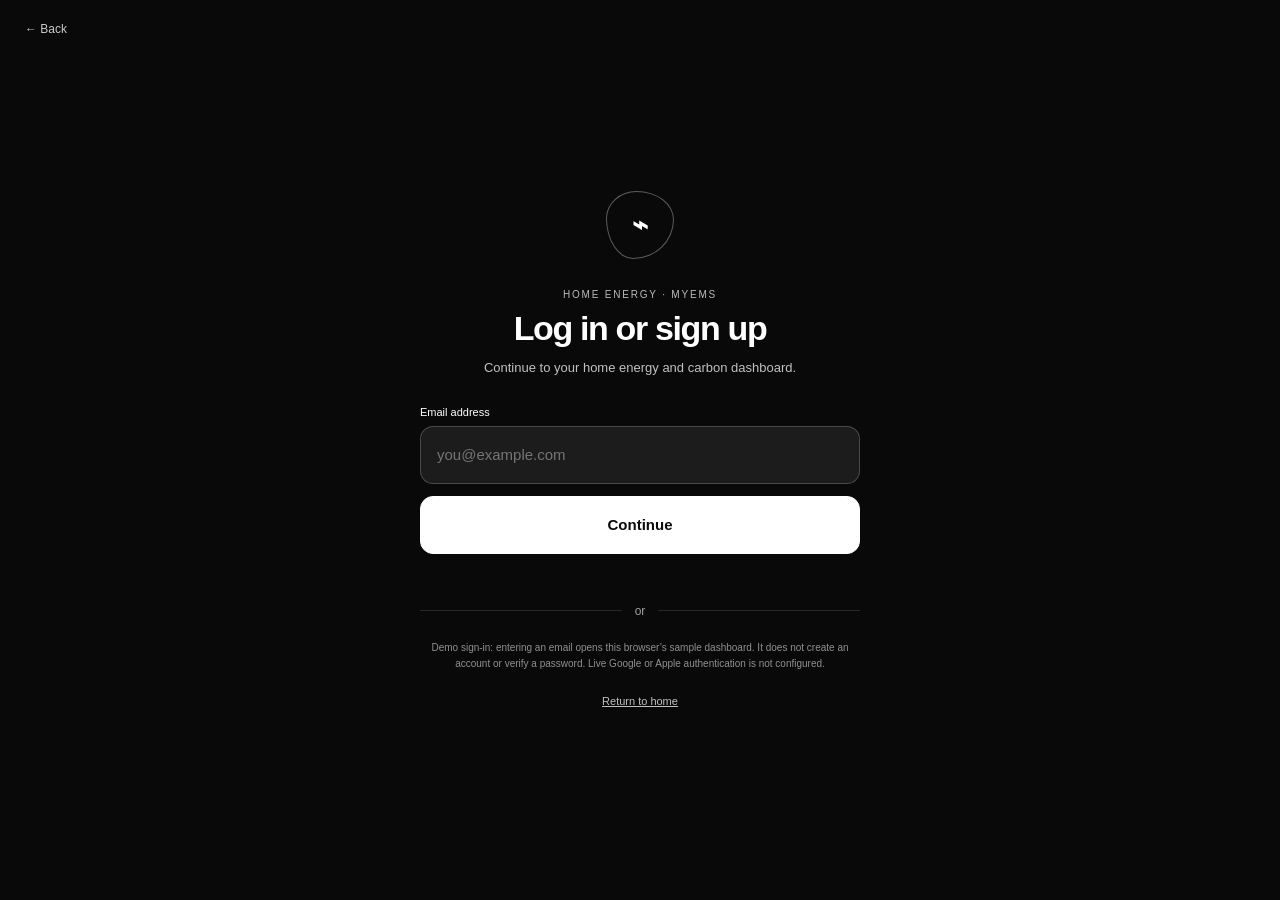
==== commit 3c5b2b91: "Add energy manager landing and demo login flow" ====
--- a/Home-Energy-Carbon-Manager.html
+++ b/Home-Energy-Carbon-Manager.html
@@ -1,4 +1,4 @@
-﻿<!doctype html>
+<!doctype html>
 <html lang="en"><head><meta charset="utf-8"><meta name="viewport" content="width=device-width,initial-scale=1"><meta name="theme-color" content="#f5f7f4"><title>Home Energy — MyEMS</title><style>
 @import url('https://fonts.googleapis.com/css2?family=DM+Sans:wght@400;500;600;700&family=Manrope:wght@400;500;600;700;800&display=swap');
 :root{--ink:#172522;--muted:#7a8983;--line:#e8ece8;--green:#246c51;--shadow:0 8px 30px #193c2610}*{box-sizing:border-box}body{margin:0;background:#f5f7f4;color:var(--ink);font:14px 'DM Sans',sans-serif}.shell{max-width:1440px;min-height:100vh;margin:auto;display:grid;grid-template-columns:225px 1fr;background:#f8faf7}.sidebar{padding:26px 16px;border-right:1px solid var(--line);background:#fbfcfa;display:flex;flex-direction:column;gap:24px}.brand{display:flex;align-items:center;gap:10px;padding:0 9px;font:800 18px Manrope}.mark{height:34px;width:34px;border-radius:11px;background:var(--green);color:#fff;display:grid;place-items:center}.brand em{font-style:normal;color:#82a546}.home{padding:13px;background:#f0f4ee;border-radius:14px;display:flex;gap:10px;align-items:center}.home b,.profile b{font-size:12px;display:block}.home small,.profile small{font-size:10px;color:var(--muted)}.house{width:36px;height:36px;display:grid;place-items:center;background:#fff;border-radius:10px;font-size:18px}.label{padding:0 10px;color:#9aa49f;text-transform:uppercase;letter-spacing:1.2px;font-size:9px;font-weight:700;margin-bottom:-15px}.nav{display:grid;gap:4px}.nav button{display:flex;align-items:center;gap:11px;border:0;background:none;color:#708079;padding:11px 12px;border-radius:10px;font:500 12px 'DM Sans';text-align:left;cursor:pointer}.nav button:hover,.nav button.active{background:#edf3e9;color:var(--green)}.nav button.active{font-weight:700}.ico{width:18px;text-align:center}.sidefoot{margin-top:auto}.tip{background:#1e382f;color:white;border-radius:15px;padding:15px}.tip b{display:block;font-size:12px;margin:8px 0 4px}.tip p{color:#bdcbc2;font-size:10px;line-height:1.5;margin:0}.profile{display:flex;align-items:center;gap:10px;padding:12px 8px 0;border-top:1px solid var(--line);margin-top:14px}.avatar{width:32px;height:32px;background:#e9d9ca;border-radius:50%;display:grid;place-items:center}main{padding:27px 34px 44px;max-width:1250px;width:100%;margin:auto}.top{display:flex;justify-content:space-between;align-items:center;margin-bottom:25px}.crumb{font-size:11px;color:#89958f}.crumb b{color:var(--ink)}.actions{display:flex;gap:10px}.select,.iconbtn{border:1px solid var(--line);background:#fff;border-radius:9px;padding:9px 12px;font:500 11px 'DM Sans';color:var(--ink)}.iconbtn{width:36px;height:36px;padding:0;font-size:16px;cursor:pointer}.greet{display:flex;justify-content:space-between;align-items:flex-end;margin-bottom:20px}.eyebrow{font-size:10px;letter-spacing:1.3px;text-transform:uppercase;color:var(--green);font-weight:700;margin-bottom:7px}.greet h1{font:800 28px Manrope;letter-spacing:-1.2px;margin:0}.greet p{color:var(--muted);font-size:12px;margin:5px 0 0}.btn{background:var(--green);border:0;border-radius:9px;padding:11px 15px;color:#fff;font:600 11px 'DM Sans';cursor:pointer}.metrics{display:grid;grid-template-columns:repeat(4,1fr);gap:13px;margin-bottom:15px}.card{background:#fff;border:1px solid #edf0ec;border-radius:15px;box-shadow:var(--shadow)}.metric{padding:16px 17px;min-height:119px}.mtop{display:flex;justify-content:space-between;align-items:center;color:#77857e;font-size:10px}.mi{width:29px;height:29px;border-radius:9px;background:#f0f5ed;display:grid;place-items:center;font-size:14px}.value{font:700 25px Manrope;letter-spacing:-1px;margin-top:10px}.unit{font:500 11px 'DM Sans';color:#718078;letter-spacing:0}.delta{margin-top:5px;font-size:9px;color:#31835b}.grid{display:grid;grid-template-columns:minmax(0,1.65fr) minmax(250px,.9fr);gap:14px;margin-bottom:14px}.panel{padding:18px 19px}.phead{display:flex;justify-content:space-between;align-items:flex-start}.ptitle{font:700 13px Manrope}.sub{font-size:10px;color:var(--muted);margin-top:4px}.tabs{display:flex;gap:3px;background:#f3f5f2;padding:3px;border-radius:8px}.tabs button{border:0;background:transparent;padding:5px 9px;border-radius:6px;color:#7f8b84;font:500 9px 'DM Sans';cursor:pointer}.tabs button.on{background:white;color:var(--green);box-shadow:0 1px 4px #193c2610}.legend{display:flex;gap:13px;font-size:9px;color:#728078;margin-top:16px}.legend span{display:flex;align-items:center;gap:5px}.key{width:7px;height:7px;border-radius:2px;background:var(--green)}.pale{background:#dce6d5}.chart{height:175px;margin-top:5px}.chart svg{width:100%;height:100%;overflow:visible}.gridline{stroke:#edf0ed}.axis{fill:#9aa59e;font:9px 'DM Sans'}.area{fill:url(#area)}.line{fill:none;stroke:#397958;stroke-width:2.5;stroke-linecap:round;stroke-linejoin:round}.solarline{fill:none;stroke:#b9c7b5;stroke-width:2;stroke-dasharray:4 4}.carbon{background:#eaf3e7;padding:18px 19px;position:relative;overflow:hidden}.carbon:after{content:'✳';position:absolute;right:3px;top:-19px;font-size:132px;color:#dcebd5;opacity:.7}.carbon>*{position:relative;z-index:1}.co2{font:800 33px Manrope;letter-spacing:-1.5px;margin:16px 0 1px}.co2 span{font:500 12px 'DM Sans';color:#74837a}.note{font-size:10px;color:#66766c}.proglabel{display:flex;justify-content:space-between;margin-top:21px;font-size:9px;color:#65756c}.progress{height:7px;border-radius:99px;background:#d5e3d0;margin-top:7px;overflow:hidden}.progress i{height:100%;background:#588c58;display:block;border-radius:99px}.cfoot{border-top:1px solid #d9e6d4;margin-top:15px;padding-top:13px;color:#52675b;font-size:9px;display:flex;justify-content:space-between}.cfoot strong{font-size:10px;color:var(--green)}.second{display:grid;grid-template-columns:minmax(0,1.25fr) minmax(260px,1fr);gap:14px;margin-bottom:14px}.devices{display:grid;gap:4px;margin-top:12px}.device{display:grid;grid-template-columns:36px 1fr auto auto;align-items:center;gap:9px;padding:9px 8px;border-radius:10px}.device:hover{background:#f7f9f6}.deviceicon{width:34px;height:34px;border-radius:10px;background:#f0f4ee;display:grid;place-items:center;font-size:16px}.device b{font-size:10px;display:block}.device small{font-size:9px;color:var(--muted)}.usage{text-align:right;font-size:10px;font-weight:600}.usage small{display:block;font-weight:400}.switch{width:31px;height:17px;background:#dce2dc;border:0;border-radius:12px;position:relative;cursor:pointer}.switch:after{content:'';position:absolute;width:11px;height:11px;background:#fff;top:3px;left:3px;border-radius:50%;transition:.15s}.switch.on{background:#70a17b}.switch.on:after{left:17px}.breakdown{display:flex;align-items:center;gap:22px;margin:17px 0 11px}.donut{width:132px;height:132px;border-radius:50%;background:conic-gradient(#346d51 0 34%,#8db580 34% 58%,#d6b777 58% 76%,#bad0b4 76% 90%,#e8ede5 90%);position:relative;flex:none}.donut:after{content:var(--center,'642\\A kWh');white-space:pre;position:absolute;inset:23px;border-radius:50%;background:white;display:grid;place-content:center;text-align:center;font:700 15px Manrope;line-height:1.5}.breaklegend{display:grid;gap:9px;flex:1}.breakrow{display:grid;grid-template-columns:8px 1fr auto;align-items:center;gap:7px;font-size:9px;color:#718078}.breakrow b{color:#33463c;font-size:9px}.bdot{width:7px;height:7px;border-radius:3px}.rec{display:flex;align-items:center;gap:11px;padding:11px 0;border-bottom:1px solid #eff1ee}.rec:last-child{border:0}.recicon{width:34px;height:34px;background:#f5f4e9;border-radius:10px;display:grid;place-items:center;font-size:16px}.rec b{font-size:10px}.rec p{font-size:9px;color:var(--muted);margin:3px 0 0}.save{margin-left:auto;color:var(--green);font-size:9px;white-space:nowrap}.view{display:none}.view.show{display:block}.settings{display:grid;grid-template-columns:1.2fr .8fr;gap:14px}.form{display:grid;gap:14px;margin-top:18px}.field label{display:block;font-size:10px;color:#65746d;margin-bottom:6px}.field input{width:100%;padding:10px 11px;border:1px solid var(--line);border-radius:8px;background:#fbfcfa;font:11px 'DM Sans'}.hint{font-size:9px;color:var(--muted);margin-top:5px;line-height:1.5}.about{padding:18px}.about h3{margin:0;font:700 13px Manrope}.about p{font-size:10px;color:var(--muted);line-height:1.6}.notice{padding:11px 13px;background:#f0f5ed;color:#526b56;border-radius:9px;font-size:10px;margin-top:15px;line-height:1.5}.mobile,.backdrop{display:none}
@@ -6,7 +6,7 @@
 .appliance-hero{display:flex;justify-content:space-between;align-items:center;gap:18px;margin-bottom:18px}.appliance-hero h1{font:800 27px Manrope;letter-spacing:-1px;margin:0}.appliance-hero p{color:var(--muted);font-size:12px;margin:6px 0 0}.demo-pill{display:inline-flex;align-items:center;gap:6px;background:#edf5e9;color:#47734c;padding:6px 9px;border-radius:99px;font-size:9px;font-weight:700;margin-bottom:9px}.demo-pill i{width:6px;height:6px;background:#6da36b;border-radius:50%}.appliance-stats{display:grid;grid-template-columns:repeat(3,1fr);gap:12px;margin:0 0 14px}.appliance-stat{padding:15px 17px}.appliance-stat span{font-size:10px;color:#74827a}.appliance-stat strong{font:700 22px Manrope;display:block;margin-top:7px}.appliance-stat small{font-size:9px;color:#87948c}.appliance-list{display:grid;gap:8px;margin-top:15px}.appliance-row{display:grid;grid-template-columns:40px minmax(130px,1.4fr) repeat(3,minmax(65px,.7fr)) auto auto;align-items:center;gap:9px;border:1px solid #edf0ec;border-radius:11px;padding:11px}.appliance-row .deviceicon{width:36px;height:36px}.appliance-row b{font-size:10px;display:block}.appliance-row small{font-size:9px;color:var(--muted)}.appliance-number{font:600 11px Manrope}.appliance-number small{display:block;font:9px 'DM Sans';margin-top:3px}.demo-status{color:#58855a;background:#edf5e9;padding:5px 7px;border-radius:99px;font-size:8px;font-weight:700;white-space:nowrap}.appliance-list-head{display:grid;grid-template-columns:40px minmax(130px,1.4fr) repeat(3,minmax(65px,.7fr)) auto auto;gap:9px;padding:0 12px 5px;color:#89958f;text-transform:uppercase;letter-spacing:.6px;font-size:8px}.data-note{font-size:9px;color:#78877f;line-height:1.6;margin-top:12px}.modal-backdrop{display:none;position:fixed;z-index:30;inset:0;background:#14231e77;align-items:center;justify-content:center;padding:16px}.modal-backdrop.open{display:flex}.modal{width:min(460px,100%);background:white;border-radius:18px;padding:22px;box-shadow:0 25px 80px #102a1e33}.modal-head{display:flex;justify-content:space-between;align-items:flex-start}.modal h2{font:800 20px Manrope;margin:0}.modal p{font-size:11px;color:#718078;line-height:1.6;margin:7px 0 17px}.modal-close{border:0;background:#f2f4f1;border-radius:8px;width:30px;height:30px;cursor:pointer;font-size:16px}.pair-field{margin:12px 0}.pair-field label{display:block;font-size:10px;color:#65746d;margin-bottom:6px}.pair-field select,.pair-field input{width:100%;padding:10px 11px;border:1px solid var(--line);border-radius:9px;background:#fbfcfa;font:11px 'DM Sans';color:var(--ink)}.pair-message{min-height:18px;font-size:10px;color:#4d7d54;margin-top:10px}.connect-foot{display:flex;justify-content:space-between;align-items:center;margin-top:17px}.connect-foot small{font-size:9px;color:#87948c;max-width:220px}@media(max-width:720px){.appliance-hero{align-items:flex-start;flex-direction:column}.appliance-stats{grid-template-columns:1fr}.appliance-list-head{display:none}.appliance-row{grid-template-columns:36px 1fr auto;gap:8px}.appliance-row .appliance-number{font-size:10px}.appliance-row .appliance-number:nth-of-type(2),.appliance-row .appliance-number:nth-of-type(3){display:none}}.feature-page{display:none}.feature-page.visible{display:block}.feature-page>.greet{margin-bottom:20px}.text-action{border:0;background:none;color:#246c51;font:600 10px 'DM Sans';text-decoration:none;cursor:pointer;white-space:nowrap}.text-action:hover{text-decoration:underline}.status-chip{display:inline-flex;align-items:center;justify-content:center;gap:5px;background:#edf3e9;color:#527552;border-radius:99px;padding:6px 9px;font-size:8px;font-weight:700;white-space:nowrap}.status-warn{background:#fbf2df;color:#92703c}.energy-highlight{margin:20px 0 14px;padding:15px;background:#f3f6f1;border-radius:11px}.energy-highlight strong{font:800 24px Manrope;display:block}.energy-highlight span{font-size:9px;color:var(--muted)}.energy-pair{display:grid;grid-template-columns:1fr 1fr;gap:10px}.energy-pair>div{padding:12px;border:1px solid var(--line);border-radius:10px}.energy-pair b{display:block;font:700 15px Manrope}.energy-pair small{font-size:9px;color:var(--muted)}.usage-breakdown{display:grid;gap:14px;margin-top:18px}.usage-item{display:grid;grid-template-columns:minmax(115px,1fr) minmax(90px,2fr) 58px;gap:10px;align-items:center;font-size:10px}.usage-item b{text-align:right;font:700 10px Manrope}.usage-bar{height:8px;border-radius:99px;background:#edf1ec;overflow:hidden}.usage-bar i{height:100%;display:block;border-radius:99px;background:#528363}.usage-item:nth-child(2n) .usage-bar i{background:#93b286}.carbon-summary{display:grid;grid-template-columns:1.2fr .8fr;gap:14px;margin-bottom:14px}.carbon-main{padding:22px;background:#eaf3e7}.carbon-main>p,.carbon-side>p{font-size:10px;color:#66766c}.carbon-side{padding:20px}.formula{margin:17px 0 10px;padding:12px;background:#f1f5ef;border-radius:10px;color:#315f49;font:600 12px Manrope;line-height:1.5}.carbon-side .notice{margin-top:15px}.target-ring{width:140px;height:140px;border-radius:50%;margin:20px auto 12px;background:conic-gradient(#528363 0 64%,#e4ebe1 64%);display:grid;place-items:center;position:relative}.target-ring:before{content:'';position:absolute;inset:12px;border-radius:50%;background:white}.target-ring>div{position:relative;text-align:center}.target-ring b{display:block;font:800 25px Manrope}.target-ring small{font-size:9px;color:var(--muted)}.target-caption{text-align:center;font-size:10px;color:var(--muted)}.target-caption b{color:var(--green)}.check-grid{display:grid;grid-template-columns:repeat(4,1fr);gap:9px;margin-top:17px}.check-grid>div{padding:13px;background:#f7f9f6;border:1px solid #eff2ee;border-radius:11px}.check-grid span{display:block;color:#739079;font-size:9px;font-weight:700;margin-bottom:8px}.check-grid b{display:block;font:700 11px Manrope}.check-grid small{display:block;color:var(--muted);font-size:9px;line-height:1.45;margin-top:4px}.goal-banner{display:grid;grid-template-columns:1.2fr .8fr;align-items:center;gap:20px;padding:20px;margin-bottom:14px;background:linear-gradient(110deg,#fff,#f0f6ee)}.goal-banner h2{font:800 20px Manrope;margin:0}.goal-banner p{margin:6px 0 0;color:var(--muted);font-size:10px}.goal-progress b{display:block;font:700 12px Manrope;margin-bottom:8px}.goal-progress small{display:block;color:var(--muted);font-size:9px;margin-top:6px}.action-card{display:grid;grid-template-columns:36px 1fr auto;align-items:center;gap:11px;padding:13px 0;border-bottom:1px solid #eff1ee}.action-card:last-child{border:0}.action-card b{font-size:10px}.action-card p{font-size:9px;color:var(--muted);margin:4px 0}.action-card small{color:#58835e;font-size:9px}.btn-soft{background:#edf3e9;color:#386447;padding:8px 10px;font-size:9px}.insight-row{display:flex;gap:13px;padding:14px 0;border-bottom:1px solid #eff1ee}.insight-row:last-child{border:0}.insight-number{width:75px;flex:none;color:var(--green);font:800 16px Manrope}.insight-row b{font-size:10px}.insight-row p{margin:4px 0 0;color:var(--muted);font-size:9px;line-height:1.5}.integration-hero{display:grid;grid-template-columns:52px 1fr auto;gap:15px;align-items:center;padding:20px;margin-bottom:13px}.google-mark{width:48px;height:48px;display:grid;place-items:center;border-radius:14px;background:#f3f6f4;color:#4285f4;font:800 28px Arial}.integration-hero h2{font:800 18px Manrope;margin:0}.integration-hero p{max-width:570px;color:var(--muted);font-size:10px;line-height:1.55;margin:5px 0 10px}.integration-cta{display:grid;justify-items:start;gap:10px}.integration-note{margin-bottom:14px}.step-row{display:grid;grid-template-columns:28px 1fr auto;gap:10px;align-items:start;padding:13px 0;border-bottom:1px solid #eff1ee}.step-row:last-child{border:0}.step-row>span:first-child{width:25px;height:25px;border-radius:8px;background:#edf3e9;color:var(--green);display:grid;place-items:center;font-weight:700;font-size:10px}.step-row b{font-size:10px}.step-row p{margin:4px 0 0;color:var(--muted);font-size:9px;line-height:1.5}.connection-list{display:grid;margin-top:17px}.connection-list>div{display:flex;justify-content:space-between;gap:12px;padding:12px 0;border-bottom:1px solid #eff1ee;font-size:9px}.connection-list>div:last-child{border:0}.connection-list span{color:var(--muted)}.connection-list b{font-size:9px}.integration-hero+.notice{line-height:1.6}.data-note{font-size:9px;color:#78877f;line-height:1.6;margin-top:12px}@media(max-width:820px){.integration-hero{grid-template-columns:46px 1fr}.integration-cta{grid-column:2;display:flex;align-items:center;flex-wrap:wrap}.check-grid{grid-template-columns:repeat(2,1fr)}}@media(max-width:720px){.carbon-summary,.goal-banner{grid-template-columns:1fr}.action-card{grid-template-columns:34px 1fr}.action-card .btn{grid-column:2;justify-self:start}.usage-item{grid-template-columns:90px 1fr 48px}.step-row{grid-template-columns:26px 1fr}.step-row>.status-chip{grid-column:2;justify-self:start}.integration-hero{grid-template-columns:40px 1fr;padding:15px}.google-mark{width:38px;height:38px}.integration-cta{grid-column:1/-1}.goal-banner{gap:10px}}.coach-layout{display:grid;grid-template-columns:minmax(280px,.78fr) minmax(360px,1.22fr);gap:14px;margin:14px 0}.coach-profile .form{gap:11px}.coach-profile .field input,.coach-profile .field select{width:100%;padding:10px 11px;border:1px solid var(--line);border-radius:8px;background:#fbfcfa;font:11px 'DM Sans';color:var(--ink)}.coach-explainer{display:flex;gap:12px;align-items:center;background:#edf3e9;border:1px solid #e2ebdf;border-radius:11px;padding:12px 15px;color:#456d4f;font-size:10px}.coach-explainer b{font-size:11px;white-space:nowrap}.coach-explainer span{color:#6e7d71}.coach-chat{display:flex;flex-direction:column;min-height:635px}.coach-messages{display:flex;flex-direction:column;gap:10px;flex:1;min-height:260px;max-height:405px;overflow:auto;padding:15px 2px}.coach-message{max-width:92%;padding:11px 13px;border-radius:12px;font-size:10px;line-height:1.6;white-space:pre-wrap}.coach-message.assistant{background:#f1f5ef;align-self:flex-start;border-bottom-left-radius:4px}.coach-message.user{background:#e5f0e7;color:#234a34;align-self:flex-end;border-bottom-right-radius:4px}.coach-message b{display:block;font-size:9px;color:#547258;margin-bottom:4px}.coach-message p{margin:0}.coach-prompts{display:flex;gap:7px;flex-wrap:wrap;margin:3px 0 11px}.coach-prompts button{border:1px solid #e6ece5;background:#fff;border-radius:99px;padding:7px 9px;font:9px 'DM Sans';color:#52655a;cursor:pointer}.coach-prompts button:hover{background:#f1f5ef;color:var(--green)}.coach-compose{display:grid;grid-template-columns:1fr auto;align-items:end;gap:8px;border:1px solid #e5ebe4;border-radius:12px;padding:8px;background:#fbfcfa}.coach-compose textarea{width:100%;min-height:40px;max-height:120px;resize:vertical;border:0;outline:0;background:transparent;padding:7px;font:11px/1.5 'DM Sans';color:var(--ink)}.coach-compose .btn{padding:10px 12px}.coach-consent{margin-top:12px;padding:10px;background:#f7f9f6;border-radius:9px}.coach-consent label{display:flex;gap:7px;align-items:center;font-size:9px;font-weight:600;color:#495d4f}.coach-consent input{accent-color:var(--green)}.coach-consent small{display:block;padding-left:20px;margin-top:4px;color:#78877f;font-size:8px;line-height:1.5}.coach-footnote{font-size:8px;color:#78877f;line-height:1.5;margin-top:9px}.coach-note{font-size:10px;line-height:1.7;margin:12px 0}.coach-lower .rec{gap:10px}.coach-lower .rec p{max-width:420px}.sr-only{position:absolute;width:1px;height:1px;padding:0;margin:-1px;overflow:hidden;clip:rect(0,0,0,0);white-space:nowrap;border:0}
 @media(max-width:850px){.coach-layout{grid-template-columns:1fr}.coach-chat{min-height:560px}}@media(max-width:720px){.coach-explainer{align-items:flex-start;flex-direction:column;gap:4px}.coach-chat{min-height:590px}.coach-message{max-width:98%}.coach-compose{grid-template-columns:1fr}.coach-compose .btn{justify-self:end}.coach-profile .form{gap:10px}}.watt-fab{position:fixed;right:22px;bottom:20px;z-index:28;display:flex;align-items:center;gap:10px;border:1px solid #dfe9df;background:#fff;border-radius:999px;padding:7px 14px 7px 7px;box-shadow:0 8px 28px #173b2b2b;cursor:pointer;color:var(--ink);font-family:'DM Sans',sans-serif;transition:transform .18s,box-shadow .18s}.watt-fab:hover{transform:translateY(-2px);box-shadow:0 12px 34px #173b2b38}.watt-fab-copy{text-align:left}.watt-fab-copy b{font:700 11px Manrope;display:block;color:#234a36}.watt-fab-copy small{font-size:8px;color:#7a8983}.watt-online{width:8px;height:8px;border-radius:50%;background:#65a778;margin-left:1px;box-shadow:0 0 0 3px #e9f3e9}.watt-mascot,.watt-mini-mascot{width:40px;height:40px;border-radius:50%;display:block;position:relative;background:linear-gradient(145deg,#7faa63,#246c51);box-shadow:inset 0 2px 4px #ffffff66;flex:none}.watt-mascot:after,.watt-mini-mascot:after{content:'';position:absolute;inset:5px;border-radius:50%;border:1px solid #ffffff55}.watt-leaf{position:absolute;top:-2px;right:4px;width:13px;height:8px;background:#a4c976;border-radius:100% 0 100% 0;transform:rotate(-24deg)}.watt-face{position:absolute;left:11px;top:13px;width:18px;height:15px;background:#f5f3d8;border-radius:9px 9px 8px 8px;z-index:1}.watt-face i{position:absolute;top:5px;width:2px;height:3px;background:#355445;border-radius:50%}.watt-face i:first-child{left:5px}.watt-face i:nth-child(2){right:5px}.watt-face b{position:absolute;width:5px;height:3px;border-bottom:1.4px solid #355445;border-radius:0 0 50% 50%;left:6.5px;top:8px}.watt-panel{position:fixed;right:22px;bottom:80px;z-index:29;width:min(365px,calc(100vw - 28px));height:min(545px,calc(100vh - 110px));display:none;flex-direction:column;background:#fff;border:1px solid #e3ebe2;border-radius:18px;box-shadow:0 18px 60px #162f2340;overflow:hidden}.watt-panel.open{display:flex;animation:wattIn .18s ease-out}@keyframes wattIn{from{opacity:0;transform:translateY(8px) scale(.98)}to{opacity:1;transform:translateY(0) scale(1)}}.watt-head{display:flex;align-items:center;gap:10px;padding:13px 15px;background:#f2f6ef;border-bottom:1px solid #e7eee4}.watt-head>div{min-width:0;flex:1}.watt-head>div b{display:block;font:700 12px Manrope;color:#294c38}.watt-head>div small{display:block;color:#748178;font-size:8px;margin-top:2px}.watt-mini-mascot{width:34px;height:34px}.watt-mini-mascot .watt-face{transform:scale(.82);transform-origin:top left;left:10px;top:11px}.watt-close{border:0;width:28px;height:28px;border-radius:8px;background:#e7eee4;color:#4e6655;font-size:18px;cursor:pointer}.watt-intro{padding:10px 15px 4px;color:#748178;font-size:9px;line-height:1.5}.watt-messages{display:flex;flex:1;flex-direction:column;gap:8px;overflow:auto;padding:8px 13px 10px}.watt-messages .coach-message{max-width:100%;font-size:9px;padding:9px 11px}.watt-prompts{display:flex;gap:6px;flex-wrap:wrap;padding:4px 13px 8px}.watt-prompts button{border:1px solid #e4ebe2;background:#fff;border-radius:99px;padding:6px 8px;font:8px 'DM Sans';color:#52655a;cursor:pointer}.watt-prompts button:hover{background:#f1f5ef}.watt-compose{margin:0 12px;display:grid;grid-template-columns:1fr 34px;gap:6px;padding:6px;border:1px solid #e4ebe2;border-radius:11px;background:#fbfcfa}.watt-compose input{min-width:0;border:0;outline:0;background:transparent;font:10px 'DM Sans';padding:5px;color:var(--ink)}.watt-compose .btn{padding:7px;border-radius:8px;font-size:15px}.watt-profile-link{padding:9px 14px 11px;text-align:center;color:#417050;text-decoration:none;font-size:8px}.watt-profile-link:hover{text-decoration:underline}@media(max-width:720px){.watt-fab{right:12px;bottom:12px;padding:6px 10px 6px 6px;gap:7px}.watt-mascot{width:36px;height:36px}.watt-panel{right:10px;bottom:65px;width:min(370px,calc(100vw - 20px));height:min(570px,calc(100vh - 85px))}}.watt-fab{position:fixed;right:24px;bottom:18px;z-index:28;display:flex;flex-direction:column;align-items:center;gap:5px;border:0;background:transparent;padding:0;box-shadow:none;cursor:pointer;color:var(--ink);font-family:'DM Sans',sans-serif;transition:transform .18s}.watt-fab:hover{transform:translateY(-3px);box-shadow:none}.watt-speech-bubble{position:relative;display:block;background:white;border:1px solid #dfe9df;border-radius:14px;padding:9px 12px;box-shadow:0 6px 22px #173b2b24;font:700 9px 'DM Sans';color:#294c38;white-space:nowrap}.watt-speech-bubble:after{content:'';position:absolute;bottom:-5px;left:calc(50% - 5px);width:8px;height:8px;transform:rotate(45deg);background:white;border-right:1px solid #dfe9df;border-bottom:1px solid #dfe9df}.watt-speech-bubble small{display:block;font-size:8px;font-weight:500;color:#7a8983;margin-top:3px}.watt-character{position:relative;display:block;width:72px;height:82px;animation:wattBob 2.8s ease-in-out infinite}.watt-mascot{position:absolute;left:10px;top:1px;width:52px;height:55px;border-radius:48% 48% 43% 43%;display:block;background:linear-gradient(145deg,#87b36e,#246c51);box-shadow:inset 0 3px 6px #ffffff66,0 5px 12px #244b3730}.watt-mascot:after{content:'';position:absolute;inset:5px;border-radius:50%;border:1px solid #ffffff55}.watt-leaf{position:absolute;z-index:2;top:-5px;right:5px;width:17px;height:10px;background:#a4c976;border-radius:100% 0 100% 0;transform:rotate(-24deg)}.watt-face{position:absolute;left:13px;top:16px;width:27px;height:22px;background:#f5f3d8;border-radius:12px 12px 10px 10px;z-index:1}.watt-face i{position:absolute;top:7px;width:3px;height:4px;background:#355445;border-radius:50%}.watt-face i:first-child{left:8px}.watt-face i:nth-child(2){right:8px}.watt-face b{position:absolute;width:7px;height:4px;border-bottom:1.8px solid #355445;border-radius:0 0 50% 50%;left:10px;top:12px}.watt-arm,.watt-leg{position:absolute;z-index:0;display:block;background:#58895d;border-radius:99px}.watt-arm{width:12px;height:27px;top:24px}.watt-arm-left{left:3px;transform:rotate(25deg)}.watt-arm-right{right:3px;transform:rotate(-25deg)}.watt-arm-right:after{content:'';position:absolute;top:-4px;right:-1px;width:6px;height:6px;border-radius:50%;background:#efd987}.watt-leg{width:10px;height:14px;bottom:3px}.watt-leg-left{left:20px;transform:rotate(8deg)}.watt-leg-right{right:20px;transform:rotate(-8deg)}@keyframes wattBob{0%,100%{transform:translateY(0) rotate(-1deg)}50%{transform:translateY(-5px) rotate(1deg)}}
 @media(max-width:720px){.watt-fab{right:12px;bottom:10px;gap:3px}.watt-character{transform:scale(.88);transform-origin:bottom center;margin-top:-5px;animation:wattBob 2.8s ease-in-out infinite}.watt-speech-bubble{font-size:8px;padding:7px 9px}.watt-speech-bubble small{font-size:7px}}
-</style></head><body><div class="shell"><div class="backdrop" id="backdrop"></div><aside class="sidebar" id="sidebar"><div class="brand"><div class="mark">⌁</div><span>my<em>ems</em></span></div><div class="home"><div class="house">⌂</div><div><b>Greenwood Residence</b><small>Home · 3 members</small></div></div><div class="label">Workspace</div><nav class="nav" id="nav"><button class="active" data-page="overview"><span class="ico">▦</span>Overview</button><button data-page="energy"><span class="ico">ϟ</span>Energy usage</button><button data-page="carbon"><span class="ico">◉</span>Carbon footprint</button><button data-page="devices"><span class="ico">▣</span>Appliances</button><button data-page="insights"><span class="ico">✳</span>Insights & goals</button><button data-page="settings"><span class="ico">⚙</span>Settings</button><button data-page="googlehome"><span class="ico">G</span>Google Home</button><button data-page="coach"><span class="ico">✦</span>AI energy coach</button></nav><div class="sidefoot"><div class="tip"><div>☀</div><b>Small changes add up</b><p>Shift laundry to the solar window and save an estimated 1.8 kg CO₂ this week.</p></div><div class="profile"><div class="avatar">👩🏽</div><div><b>Alex Morgan</b><small>Home administrator</small></div></div></div></aside><main>
+</style></head><body><script>(function(){try{if(localStorage.getItem("homeEnergySignedIn")!=="true"){location.replace("login.html")}else{document.documentElement.classList.add("home-authenticated")}}catch(e){location.replace("login.html")}})()</script><style>html:not(.home-authenticated) .shell{display:none!important}</style><div class="shell"><div class="backdrop" id="backdrop"></div><aside class="sidebar" id="sidebar"><div class="brand"><div class="mark">⌁</div><span>my<em>ems</em></span></div><div class="home"><div class="house">⌂</div><div><b>Greenwood Residence</b><small>Home · 3 members</small></div></div><div class="label">Workspace</div><nav class="nav" id="nav"><button class="active" data-page="overview"><span class="ico">▦</span>Overview</button><button data-page="energy"><span class="ico">ϟ</span>Energy usage</button><button data-page="carbon"><span class="ico">◉</span>Carbon footprint</button><button data-page="devices"><span class="ico">▣</span>Appliances</button><button data-page="insights"><span class="ico">✳</span>Insights & goals</button><button data-page="settings"><span class="ico">⚙</span>Settings</button><button data-page="googlehome"><span class="ico">G</span>Google Home</button><button data-page="coach"><span class="ico">✦</span>AI energy coach</button></nav><button id="logoutButton" type="button" style="display:flex;align-items:center;gap:10px;margin:0 10px;padding:10px 12px;border:1px solid #e8ece8;border-radius:10px;background:#fff;color:#708079;font:500 12px 'DM Sans',sans-serif;cursor:pointer">↪ <span>Log out</span></button><div class="sidefoot"><div class="tip"><div>☀</div><b>Small changes add up</b><p>Shift laundry to the solar window and save an estimated 1.8 kg CO₂ this week.</p></div><div class="profile"><div class="avatar">👩🏽</div><div><b>Alex Morgan</b><small>Home administrator</small></div></div></div></aside><main>
 <div class="top"><div style="display:flex;gap:10px;align-items:center"><button class="iconbtn mobile" id="menu" aria-label="Open menu">☰</button><div class="crumb">Home <span style="margin:0 7px;color:#c5cdc7">/</span><b id="crumb">Overview</b></div></div><div class="actions"><select class="select" id="period"><option value="month">November 2026</option><option value="week">This week</option><option value="today">Today</option></select><button class="iconbtn" title="Notifications">♧</button></div></div>
 <section class="view show" id="overview"><div class="greet"><div><div class="eyebrow">WEDNESDAY, NOVEMBER 18, 2026</div><h1>Your home, in balance.</h1><p>Here’s how your energy is flowing this month.</p></div><button class="btn" id="export">↓ &nbsp;Export report</button></div>
 <div class="metrics"><article class="card metric"><div class="mtop"><span>Energy consumed</span><i class="mi">ϟ</i></div><div class="value" id="energy">642 <span class="unit">kWh</span></div><div class="delta">↘ 8.4% <span style="color:#7d8c83">vs last month</span></div></article><article class="card metric"><div class="mtop"><span>Estimated energy cost</span><i class="mi">₹</i></div><div class="value" id="cost">₹5,136</div><div class="delta" id="costDelta">↘ ₹470 <span style="color:#7d8c83">vs last month</span></div></article><article class="card metric"><div class="mtop"><span>Carbon emitted</span><i class="mi">◉</i></div><div class="value" id="co2">0.47 <span class="unit">t CO₂e</span></div><div class="delta">↘ 6.2% <span style="color:#7d8c83">vs last month</span></div></article><article class="card metric"><div class="mtop"><span>Solar generated</span><i class="mi">☼</i></div><div class="value" id="solar">186 <span class="unit">kWh</span></div><div class="delta" style="color:#bd7951">↑ 12% <span style="color:#7d8c83">vs last month</span></div></article></div>
@@ -51,7 +51,7 @@
 <div class="greet"><div><div class="eyebrow">PERSONALIZED ENERGY SUPPORT</div><h1>AI energy coach</h1><p>Ask how to cut energy use and get suggestions based on your household details.</p></div><span class="status-chip" id="coachMode">LOCAL PERSONALIZED MODE</span></div>
 <div class="coach-explainer"><b>Personalized to your home</b><span>Enter a few details once. Your profile is saved in this browser and used to tailor every answer.</span></div>
 <div class="coach-layout"><article class="card panel coach-profile"><div class="phead"><div><div class="ptitle">Your household profile</div><div class="sub">Update these details to improve recommendations</div></div><span class="recicon">⌂</span></div><form class="form" id="coachProfileForm"><div class="field"><label for="coachPeople">People at home</label><input id="coachPeople" type="number" min="1" max="20" value="3" required></div><div class="field"><label for="coachHomeSize">Home size</label><select id="coachHomeSize"><option value="small">Small / apartment</option><option value="medium" selected>Medium / family home</option><option value="large">Large home</option></select></div><div class="field"><label for="coachUsage">Monthly electricity use (kWh)</label><input id="coachUsage" type="number" min="0" max="100000" value="642" required><div class="hint">Use your bill if available; otherwise this starts with demo usage.</div></div><div class="field"><label for="coachAc">Air conditioning hours per day</label><input id="coachAc" type="number" min="0" max="24" step=".5" value="4"></div><div class="field"><label for="coachHeater">Water heater minutes per day</label><input id="coachHeater" type="number" min="0" max="360" step="5" value="20"></div><div class="field"><label for="coachSolar">Do you have rooftop solar?</label><select id="coachSolar"><option value="yes">Yes</option><option value="no" selected>No / not sure</option></select></div><div class="field"><label for="coachPriority">Main priority</label><select id="coachPriority"><option value="bill">Lower my electricity bill</option><option value="carbon">Reduce carbon footprint</option><option value="comfort">Keep comfort while saving</option><option value="peak">Reduce evening peak use</option></select></div><button class="btn" type="submit">Save household details</button><div class="hint" id="coachProfileSaved">Profile is stored only in this browser.</div></form></article>
-<article class="card panel coach-chat"><div class="phead"><div><div class="ptitle">Ask your energy coach</div><div class="sub">Personalized suggestions, with assumptions called out</div></div><button class="text-action" id="coachClear">Clear chat</button></div><div class="coach-messages" id="coachMessages" aria-live="polite"><div class="coach-message assistant"><b>Energy Coach</b><p>Tell me what you want to improve—your bill, cooling use, hot water, solar timing, or carbon footprint. I’ll use the household details on the left.</p></div></div><div class="coach-prompts"><button type="button" data-prompt="How can I lower my electricity bill without making the home uncomfortable?">Lower my bill</button><button type="button" data-prompt="What should I change about my cooling and water heater use?">Review cooling & hot water</button><button type="button" data-prompt="How can I use solar better and reduce carbon?">Use solar & reduce carbon</button></div><form class="coach-compose" id="coachForm"><label class="sr-only" for="coachInput">Ask the energy coach</label><textarea id="coachInput" rows="2" maxlength="600" placeholder="Ask a question about your home’s energy use…" required></textarea><button class="btn" id="coachSend" type="submit">Ask coach&nbsp; ↑</button></form><div class="coach-consent"><label><input id="useAIApi" type="checkbox"><span>Use live MyEMS AI (DeepSeek) for answers</span></label><small>When enabled, your household profile and question are sent to your configured MyEMS backend and AI provider. Keep it off for private, local recommendations.</small></div><div class="coach-footnote" id="coachConnection">Live AI needs a signed-in MyEMS server with its AI service configured. This GitHub Pages demo uses local personalized guidance by default.</div></article></div>
+<article class="card panel coach-chat"><div class="phead"><div><div class="ptitle">Ask your energy coach</div><div class="sub">Personalized suggestions, with assumptions called out</div></div><button class="text-action" id="coachClear">Clear chat</button></div><div class="coach-messages" id="coachMessages" aria-live="polite"><div class="coach-message assistant"><b>Energy Coach</b><p>Tell me what you want to improve—your bill, cooling use, hot water, solar timing, or carbon footprint. I’ll use the household details on the left.</p></div></div><div class="coach-prompts"><button type="button" data-prompt="How can I lower my electricity bill without making the home uncomfortable?">Lower my bill</button><button type="button" data-prompt="What should I change about my cooling and water heater use?">Review cooling & hot water</button><button type="button" data-prompt="How can I use solar better and reduce carbon?">Use solar & reduce carbon</button></div><form class="coach-compose" id="coachForm"><label class="sr-only" for="coachInput">Ask the energy coach</label><textarea id="coachInput" rows="2" maxlength="600" placeholder="Ask a question about your home’s energy use…" required></textarea><button class="btn" id="coachSend" type="submit">Ask coach&nbsp; ↑</button></form><div class="coach-consent"><label><input id="useAIApi" type="checkbox"><span>Use live AI for answers</span></label><small>When enabled, your household profile and recent chat are sent to the backend URL below. Keep it off for private, local recommendations.</small></div><div class="coach-consent"><label for="energyAiEndpoint">Live AI backend URL</label><input id="energyAiEndpoint" type="url" maxlength="300" placeholder="https://your-project.vercel.app" onfocus="if(!this.value)this.value=localStorage.energyAiEndpoint||&#39;&#39;" onchange="localStorage.energyAiEndpoint=this.value.trim().replace(/\/$/,&#39;&#39;)" style="width:100%;padding:8px;border:1px solid #e4ebe2;border-radius:8px"></div><div class="coach-footnote" id="coachConnection">Enter your Vercel API URL to enable live AI. Enter your Vercel API URL to enable live AI. Local personalized guidance is used until then.</div></article></div>
 <div class="second coach-lower"><article class="card panel"><div class="ptitle">How this coach uses your details</div><div class="sub">Your profile shapes the order and context of each recommendation.</div><div class="rec"><div class="recicon">♙</div><div><b>Household size</b><p>Helps put monthly kWh and routine-based suggestions in context.</p></div></div><div class="rec"><div class="recicon">❄</div><div><b>Cooling and hot-water routines</b><p>Surfaces relevant high-use schedules first.</p></div></div><div class="rec"><div class="recicon">☼</div><div><b>Solar and your main goal</b><p>Prioritizes bill, comfort, carbon, or peak-demand actions.</p></div></div></article><article class="card panel"><div class="ptitle">Privacy and estimate notes</div><p class="sub coach-note">Your profile is stored in this browser using local storage. When live AI is off, questions and details are not sent to an AI service. Turn on the explicit option above only if you want to send them to your MyEMS AI backend.</p><div class="notice">Any suggested kWh, bill, or CO₂e impact is an estimate. Use utility meter readings and documented tariff/grid-factor sources before reporting measured savings.</div></article></div>
 </section>
 </div><div class="modal-backdrop" id="connectModal"><div class="modal" role="dialog" aria-modal="true" aria-labelledby="connectTitle"><div class="modal-head"><h2 id="connectTitle">Connect a demo appliance</h2><button class="modal-close" id="connectClose" aria-label="Close">×</button></div><p>This simulated flow adds sample readings to the page. It does not pair with Wi-Fi, request account access, or connect to real hardware.</p><div class="pair-field"><label for="newType">Appliance type</label><select id="newType"><option value="Smart plug">Smart plug</option><option value="Air conditioner">Air conditioner</option><option value="Refrigerator">Refrigerator</option><option value="Washing machine">Washing machine</option><option value="Water heater">Water heater</option></select></div><div class="pair-field"><label for="newName">Display name</label><input id="newName" value="New smart plug" maxlength="32"></div><div class="pair-field"><label for="newRoom">Room</label><select id="newRoom"><option>Living room</option><option>Kitchen</option><option>Bedroom</option><option>Laundry</option><option>Bathroom</option></select></div><div class="pair-message" id="pairMessage"></div><div class="connect-foot"><small>Demo only · no physical appliance is controlled</small><button class="btn" id="pairButton">Start demo pairing</button></div></div></div></section></main></div>
@@ -79,11 +79,11 @@
 var coachHistory=[];
 function readCoachProfile(){return {people:Math.max(1,Number($('coachPeople').value)||3),homeSize:$('coachHomeSize').value,monthlyKwh:Math.max(0,Number($('coachUsage').value)||642),acHours:Math.max(0,Number($('coachAc').value)||0),waterMinutes:Math.max(0,Number($('coachHeater').value)||0),solar:$('coachSolar').value==='yes',priority:$('coachPriority').value,tariff:rate,gridFactor:factor}}
 function loadCoachProfile(){var p={};try{p=JSON.parse(localStorage.energyCoachProfile||'{}')}catch(e){}$('coachPeople').value=p.people||3;$('coachHomeSize').value=p.homeSize||'medium';$('coachUsage').value=p.monthlyKwh||642;$('coachAc').value=p.acHours==null?4:p.acHours;$('coachHeater').value=p.waterMinutes==null?20:p.waterMinutes;$('coachSolar').value=p.solar?'yes':'no';$('coachPriority').value=p.priority||'bill';$('useAIApi').checked=localStorage.energyCoachUseAI==='true';updateCoachMode()}
-function updateCoachMode(){var enabled=$('useAIApi').checked;$('coachMode').textContent=enabled?'MYEMS AI · OPTED IN':'LOCAL PERSONALIZED MODE';$('coachConnection').textContent=enabled?'When you ask a question, your profile and prompt are sent to the signed-in MyEMS backend. Its DeepSeek provider must be configured on that server.':'Live AI needs a signed-in MyEMS server with its AI service configured. This GitHub Pages demo uses local personalized guidance by default.'}
+function updateCoachMode(){var enabled=$('useAIApi').checked;$('coachMode').textContent=enabled?'LIVE AI · OPTED IN':'LOCAL PERSONALIZED MODE';$('coachConnection').textContent=enabled?'When enabled, your profile and recent chat are sent to the configured backend. The provider key stays on that server.':(localStorage.energyAiEndpoint?'Live AI is ready. Your profile and chat will be sent to the configured backend.':'Add your Vercel backend URL above to enable live AI. Local personalized guidance is used until then.')}
 function localCoachAnswer(question,p){var k=p.monthlyKwh,bill=Math.round(k*p.tariff),co2=Math.round(k*p.gridFactor),q=String(question||'').toLowerCase(),tips=[];if(/air.?con|cool|ac|thermostat/.test(q)||p.acHours>=5)tips.push('Cooling: you reported about '+p.acHours+' air-conditioning hours a day. Use a timer, cool only occupied rooms, keep doors and windows closed while cooling, and clean filters on schedule. Compare the meter for a week before and after.');if(/water|heater|geyser|hot/.test(q)||p.waterMinutes>=30)tips.push('Hot water: you reported '+p.waterMinutes+' minutes of heater use daily. Heat water close to when it is needed, switch the heater off after use, and check the thermostat and insulation.');if(/solar|sun|carbon|co2|footprint/.test(q)||p.solar)tips.push(p.solar?'Solar: since your home has rooftop solar, schedule flexible laundry or dishwashing during your strongest solar hours and compare grid-import readings.':'Solar: you do not have solar or are unsure. Start with appliance schedules and standby loads; if you evaluate solar, use your roof and utility data before estimating payback.');if(/bill|cost|tariff|money/.test(q)||p.priority==='bill')tips.push('Bill: your profile estimates '+k+' kWh a month at ₹'+p.tariff+'/kWh (about ₹'+bill+' before fixed charges and taxes). Check your actual tariff and bill, then prioritize the largest loads and any time-of-use peak charges.');if(/carbon|co2|footprint/.test(q)||p.priority==='carbon')tips.push('Carbon: using the dashboard factor of '+p.gridFactor+' kg CO₂e/kWh, the estimate is about '+co2+' kg CO₂e per month. Keep the region-specific factor and period aligned with your meter data.');if(/peak|evening|night/.test(q)||p.priority==='peak')tips.push('Peak demand: stagger high-power appliances instead of running cooling, cooking, and water heating together in the evening. If your tariff has peak periods, verify their exact hours first.');if(!tips.length){if(p.acHours>0)tips.push('Cooling: you reported '+p.acHours+' hours a day. Use a timer and cool occupied rooms only; keep the filter clean.');if(p.waterMinutes>0)tips.push('Hot water: heat only what you need and switch the heater off after use. Your profile reports '+p.waterMinutes+' minutes a day.');if(p.solar)tips.push('Solar: shift flexible appliances into the hours when your system generates most power.');if(!tips.length)tips.push('Start with a one-week meter baseline, then change one routine at a time: cooling schedules, hot-water timing, and standby loads are good places to investigate.');}tips=tips.slice(0,3);var priority={bill:'lower your bill',carbon:'reduce emissions',comfort:'save while keeping comfort',peak:'reduce evening peak use'}[p.priority]||'save energy';return 'Based on the details you entered — '+p.people+' people in a '+p.homeSize+' home, around '+k+' kWh per month, '+p.acHours+' cooling hours/day, and '+(p.solar?'rooftop solar':'no confirmed solar')+' — I would focus first on '+priority+'.\n\nYour profile implies an estimated bill of about ₹'+bill+'/month and '+co2+' kg CO₂e/month using the current dashboard assumptions. These are estimates, not measured savings.\n\n'+tips.map(function(t,i){return(i+1)+'. '+t}).join('\n\n')+'\n\nTry one change at a time and compare actual meter readings. This answer was generated locally from simple rules; no cloud AI was called.'}
 function addCoachMessage(role,text,targetId){var target=$(targetId||'coachMessages');if(!target)return;var box=document.createElement('div');box.className='coach-message '+role;var name=document.createElement('b');name.textContent=role==='user'?'You':(targetId==='wattMessages'?'Watt · Energy coach':'Energy Coach');var body=document.createElement('p');body.textContent=text;box.appendChild(name);box.appendChild(body);target.appendChild(box);target.scrollTop=target.scrollHeight}
 function coachCookie(name){var part=document.cookie.split(';').map(function(x){return x.trim()}).filter(function(x){return x.indexOf(name+'=')===0})[0];return part?decodeURIComponent(part.slice(name.length+1)):''}
-async function answerCoach(question,surface){var p=readCoachProfile(),answer=null,targetId=surface==='watt'?'wattMessages':'coachMessages',sendId=surface==='watt'?'wattSend':'coachSend',send=$(sendId),live=localStorage.energyCoachUseAI==='true';if(live){var user=coachCookie('user_uuid'),token=coachCookie('token');if(user&&token){send.disabled=true;if(surface==='watt')send.textContent='…';else send.textContent='Thinking…';$('wattStatus').textContent='Thinking about your home…';try{var messages=coachHistory.slice(-4);messages.push({role:'user',content:question+'\nUse the supplied household and energy context. Give three practical, ranked energy-saving actions tailored to this person. Clearly label estimates, avoid inventing savings amounts, and ask one short follow-up only if important information is missing.'});var response=await fetch(window.location.origin+'/api/ai/deepseek/chat',{method:'POST',headers:{'Content-Type':'application/json','User-UUID':user,'Token':token},body:JSON.stringify({language:'en',report_context:{report_title:'Home energy profile',household_profile:p,dashboard_data:{sample_monthly_energy_kwh:642,estimated_tariff_inr_per_kwh:rate,estimated_grid_factor_kg_co2e_per_kwh:factor,appliance_estimates:devices.map(function(d){return{name:d.name,estimated_monthly_kwh:d.kwh}}),data_quality:'Dashboard values may be illustrative demo values; do not claim measured savings.'}},messages:messages})});var data=await response.json();if(!response.ok)throw new Error(data.description||'MyEMS AI service is not available');answer=data.message&&data.message.content;if(!answer)throw new Error('The AI response was empty');coachHistory.push({role:'user',content:question},{role:'assistant',content:answer});coachHistory=coachHistory.slice(-4);$('coachConnection').textContent='Answer generated by the configured MyEMS AI backend.';$('wattStatus').textContent='AI answer · MyEMS backend'}catch(e){answer=localCoachAnswer(question,p);$('coachConnection').textContent='Live AI was unavailable. Showing a local personalized answer instead.';$('wattStatus').textContent='Personalized local answer · private to this browser'}finally{send.disabled=false;send.textContent=surface==='watt'?'↑':'Ask coach ↑'}}else{answer=localCoachAnswer(question,p);$('coachConnection').textContent='Showing a local personalized answer; your profile stays in this browser.';$('wattStatus').textContent='Personalized local answer · private to this browser'}}else{answer=localCoachAnswer(question,p);$('coachConnection').textContent='Live AI needs a signed-in MyEMS session and configured server AI. Showing a local personalized answer.';$('wattStatus').textContent='Local tips · configure MyEMS AI for live answers'}if(!answer)answer=localCoachAnswer(question,p);addCoachMessage('assistant',answer,targetId)}
+async function answerCoach(question,surface){var p=readCoachProfile(),answer=null,targetId=surface==='watt'?'wattMessages':'coachMessages',sendId=surface==='watt'?'wattSend':'coachSend',send=$(sendId),live=localStorage.energyCoachUseAI==='true';if(live){var user=coachCookie('user_uuid'),token=coachCookie('token');if(localStorage.energyAiEndpoint||window.location.hostname.endsWith(".vercel.app")||(user&&token)){send.disabled=true;if(surface==='watt')send.textContent='…';else send.textContent='Thinking…';$('wattStatus').textContent='Thinking about your home…';try{var messages=coachHistory.slice(-4);messages.push({role:'user',content:question+'\nUse the household context. Answer naturally and concisely. Tailor suggestions, label estimates, never invent savings amounts, and ask at most one brief follow-up if needed.'});var apiRoot=(localStorage.energyAiEndpoint||window.location.origin).replace(/\/$/,'');var response=await fetch(apiRoot+'/api/ai/deepseek/chat',{method:'POST',headers:{'Content-Type':'application/json','User-UUID':user,'Token':token},body:JSON.stringify({language:'en',report_context:{report_title:'Home energy profile',household_profile:p,dashboard_data:{sample_monthly_energy_kwh:642,estimated_tariff_inr_per_kwh:rate,estimated_grid_factor_kg_co2e_per_kwh:factor,appliance_estimates:devices.map(function(d){return{name:d.name,estimated_monthly_kwh:d.kwh}}),data_quality:'Dashboard values may be illustrative demo values; do not claim measured savings.'}},messages:messages})});var data=await response.json();if(!response.ok)throw new Error(data.error||data.description||'AI service is not available');answer=data.message&&data.message.content;if(!answer)throw new Error('The AI response was empty');coachHistory.push({role:'user',content:question},{role:'assistant',content:answer});coachHistory=coachHistory.slice(-4);$('coachConnection').textContent='Answer generated by the configured AI backend.';$('wattStatus').textContent='AI answer · Gemini'}catch(e){answer=localCoachAnswer(question,p);$('coachConnection').textContent='Live AI was unavailable. Showing a local personalized answer instead.';$('wattStatus').textContent='Personalized local answer · private to this browser'}finally{send.disabled=false;send.textContent=surface==='watt'?'↑':'Ask coach ↑'}}else{answer=localCoachAnswer(question,p);$('coachConnection').textContent='Showing a local personalized answer; your profile stays in this browser.';$('wattStatus').textContent='Personalized local answer · private to this browser'}}else{answer=localCoachAnswer(question,p);$('coachConnection').textContent='Live AI needs a signed-in MyEMS session and configured server AI. Showing a local personalized answer.';$('wattStatus').textContent='Local tips · configure the Gemini backend for live answers'}if(!answer)answer=localCoachAnswer(question,p);addCoachMessage('assistant',answer,targetId)}
 $('coachProfileForm').onsubmit=function(e){e.preventDefault();localStorage.energyCoachProfile=JSON.stringify(readCoachProfile());$('coachProfileSaved').textContent='Saved in this browser. Your next answer will use these details.'};$('useAIApi').onchange=function(){localStorage.energyCoachUseAI=$('useAIApi').checked?'true':'false';updateCoachMode()};$('coachForm').onsubmit=function(e){e.preventDefault();var question=$('coachInput').value.trim();if(!question)return;localStorage.energyCoachProfile=JSON.stringify(readCoachProfile());addCoachMessage('user',question);$('coachInput').value='';answerCoach(question,'coach')};$('coachClear').onclick=function(){coachHistory=[];$('coachMessages').innerHTML='<div class="coach-message assistant"><b>Energy Coach</b><p>Tell me what you want to improve—your bill, cooling use, hot water, solar timing, or carbon footprint. I’ll use the household details on the left.</p></div>';if($('wattMessages'))$('wattMessages').innerHTML='<div class="coach-message assistant"><b>Watt · Energy coach</b><p>Hi! What would you like to save on? Add your home details in the AI energy coach page for more personal guidance.</p></div>'};document.querySelectorAll('[data-prompt]').forEach(function(btn){btn.onclick=function(){$('coachInput').value=btn.dataset.prompt;$('coachForm').requestSubmit()}});
 function setWattOpen(open){$('wattPanel').classList.toggle('open',open);$('wattPanel').setAttribute('aria-hidden',String(!open));$('wattToggle').setAttribute('aria-expanded',String(open));if(open)setTimeout(function(){$('wattInput').focus()},80)}
 $('wattToggle').onclick=function(){setWattOpen(!$('wattPanel').classList.contains('open'))};$('wattClose').onclick=function(){setWattOpen(false)};$('wattForm').onsubmit=function(e){e.preventDefault();var q=$('wattInput').value.trim();if(!q)return;localStorage.energyCoachProfile=JSON.stringify(readCoachProfile());addCoachMessage('user',q,'wattMessages');$('wattInput').value='';answerCoach(q,'watt')};document.querySelectorAll('[data-watt-prompt]').forEach(function(btn){btn.onclick=function(){var q=btn.dataset.wattPrompt;addCoachMessage('user',q,'wattMessages');answerCoach(q,'watt')}});$('wattProfile').onclick=function(e){e.preventDefault();setWattOpen(false);var button=document.querySelector('#nav button[data-page="coach"]');if(button)button.click()};document.addEventListener('keydown',function(e){if(e.key==='Escape'&&$('wattPanel').classList.contains('open'))setWattOpen(false)});
@@ -91,7 +91,7 @@
 function closePair(){$('connectModal').classList.remove('open');$('pairMessage').textContent='';$('pairButton').disabled=false;$('pairButton').textContent='Start demo pairing'}
 $('connectOpen').onclick=function(){$('connectModal').classList.add('open');$('pairMessage').textContent='';$('newName').value='New '+$('newType').value.toLowerCase()};$('connectClose').onclick=closePair;$('connectModal').onclick=function(e){if(e.target===$('connectModal'))closePair()};$('newType').onchange=function(){$('newName').value='New '+$('newType').value.toLowerCase()};
 $('pairButton').onclick=function(){var button=$('pairButton'),kind=$('newType').value,name=$('newName').value.trim()||kind,room=$('newRoom').value;button.disabled=true;button.textContent='Pairing demo device…';$('pairMessage').textContent='Looking for a simulated '+kind.toLowerCase()+'…';setTimeout(function(){var icons={'Smart plug':'⌁','Air conditioner':'❄','Refrigerator':'▣','Washing machine':'◌','Water heater':'♨'};devices.push({name:name,icon:icons[kind]||'⌁',kwh:36,status:true,cat:kind});deviceRooms.push(room);deviceWatts.push(480);renderAppliances();renderDevices();$('pairMessage').textContent=name+' added with sample readings. No physical device was connected.';button.textContent='Added';setTimeout(closePair,1400)},700)};
-chart();renderDevices();stats();renderEnergyChart();renderEnergyBreakdown();renderCarbon();renderGoal();loadCoachProfile();
+document.getElementById("logoutButton").addEventListener("click",function(){localStorage.removeItem("homeEnergySignedIn");location.replace("index.html")});chart();renderDevices();stats();renderEnergyChart();renderEnergyBreakdown();renderCarbon();renderGoal();loadCoachProfile();
 </script></body></html>
 
 
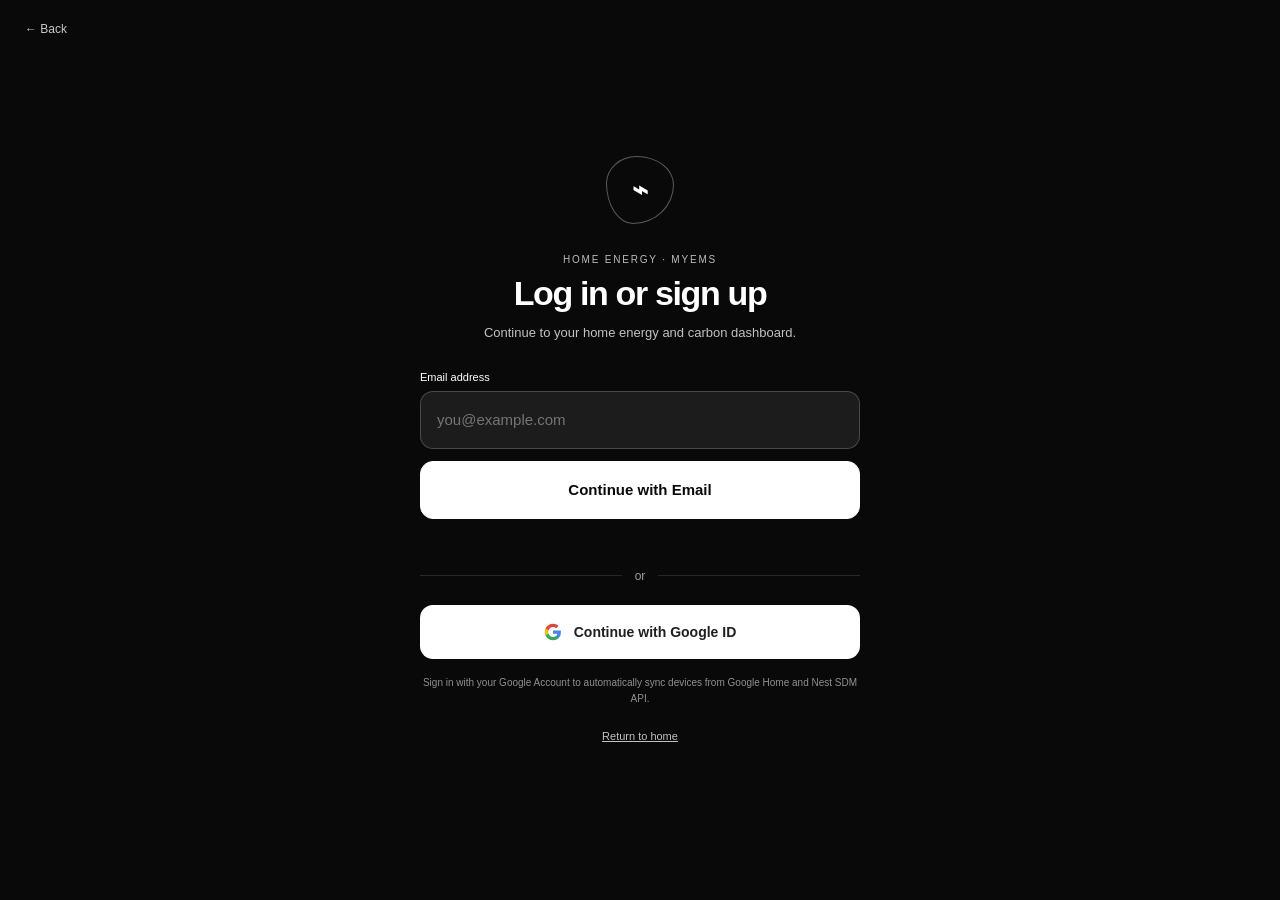
==== commit 9fca2701: "feat: add zero-touch onboarding, Google ID sync, local AI energy coach, and aesthetic UI upgrades" ====
--- a/Home-Energy-Carbon-Manager.html
+++ b/Home-Energy-Carbon-Manager.html
@@ -1,97 +1,254 @@
-<!doctype html>
-<html lang="en"><head><meta charset="utf-8"><meta name="viewport" content="width=device-width,initial-scale=1"><meta name="theme-color" content="#f5f7f4"><title>Home Energy — MyEMS</title><style>
-@import url('https://fonts.googleapis.com/css2?family=DM+Sans:wght@400;500;600;700&family=Manrope:wght@400;500;600;700;800&display=swap');
-:root{--ink:#172522;--muted:#7a8983;--line:#e8ece8;--green:#246c51;--shadow:0 8px 30px #193c2610}*{box-sizing:border-box}body{margin:0;background:#f5f7f4;color:var(--ink);font:14px 'DM Sans',sans-serif}.shell{max-width:1440px;min-height:100vh;margin:auto;display:grid;grid-template-columns:225px 1fr;background:#f8faf7}.sidebar{padding:26px 16px;border-right:1px solid var(--line);background:#fbfcfa;display:flex;flex-direction:column;gap:24px}.brand{display:flex;align-items:center;gap:10px;padding:0 9px;font:800 18px Manrope}.mark{height:34px;width:34px;border-radius:11px;background:var(--green);color:#fff;display:grid;place-items:center}.brand em{font-style:normal;color:#82a546}.home{padding:13px;background:#f0f4ee;border-radius:14px;display:flex;gap:10px;align-items:center}.home b,.profile b{font-size:12px;display:block}.home small,.profile small{font-size:10px;color:var(--muted)}.house{width:36px;height:36px;display:grid;place-items:center;background:#fff;border-radius:10px;font-size:18px}.label{padding:0 10px;color:#9aa49f;text-transform:uppercase;letter-spacing:1.2px;font-size:9px;font-weight:700;margin-bottom:-15px}.nav{display:grid;gap:4px}.nav button{display:flex;align-items:center;gap:11px;border:0;background:none;color:#708079;padding:11px 12px;border-radius:10px;font:500 12px 'DM Sans';text-align:left;cursor:pointer}.nav button:hover,.nav button.active{background:#edf3e9;color:var(--green)}.nav button.active{font-weight:700}.ico{width:18px;text-align:center}.sidefoot{margin-top:auto}.tip{background:#1e382f;color:white;border-radius:15px;padding:15px}.tip b{display:block;font-size:12px;margin:8px 0 4px}.tip p{color:#bdcbc2;font-size:10px;line-height:1.5;margin:0}.profile{display:flex;align-items:center;gap:10px;padding:12px 8px 0;border-top:1px solid var(--line);margin-top:14px}.avatar{width:32px;height:32px;background:#e9d9ca;border-radius:50%;display:grid;place-items:center}main{padding:27px 34px 44px;max-width:1250px;width:100%;margin:auto}.top{display:flex;justify-content:space-between;align-items:center;margin-bottom:25px}.crumb{font-size:11px;color:#89958f}.crumb b{color:var(--ink)}.actions{display:flex;gap:10px}.select,.iconbtn{border:1px solid var(--line);background:#fff;border-radius:9px;padding:9px 12px;font:500 11px 'DM Sans';color:var(--ink)}.iconbtn{width:36px;height:36px;padding:0;font-size:16px;cursor:pointer}.greet{display:flex;justify-content:space-between;align-items:flex-end;margin-bottom:20px}.eyebrow{font-size:10px;letter-spacing:1.3px;text-transform:uppercase;color:var(--green);font-weight:700;margin-bottom:7px}.greet h1{font:800 28px Manrope;letter-spacing:-1.2px;margin:0}.greet p{color:var(--muted);font-size:12px;margin:5px 0 0}.btn{background:var(--green);border:0;border-radius:9px;padding:11px 15px;color:#fff;font:600 11px 'DM Sans';cursor:pointer}.metrics{display:grid;grid-template-columns:repeat(4,1fr);gap:13px;margin-bottom:15px}.card{background:#fff;border:1px solid #edf0ec;border-radius:15px;box-shadow:var(--shadow)}.metric{padding:16px 17px;min-height:119px}.mtop{display:flex;justify-content:space-between;align-items:center;color:#77857e;font-size:10px}.mi{width:29px;height:29px;border-radius:9px;background:#f0f5ed;display:grid;place-items:center;font-size:14px}.value{font:700 25px Manrope;letter-spacing:-1px;margin-top:10px}.unit{font:500 11px 'DM Sans';color:#718078;letter-spacing:0}.delta{margin-top:5px;font-size:9px;color:#31835b}.grid{display:grid;grid-template-columns:minmax(0,1.65fr) minmax(250px,.9fr);gap:14px;margin-bottom:14px}.panel{padding:18px 19px}.phead{display:flex;justify-content:space-between;align-items:flex-start}.ptitle{font:700 13px Manrope}.sub{font-size:10px;color:var(--muted);margin-top:4px}.tabs{display:flex;gap:3px;background:#f3f5f2;padding:3px;border-radius:8px}.tabs button{border:0;background:transparent;padding:5px 9px;border-radius:6px;color:#7f8b84;font:500 9px 'DM Sans';cursor:pointer}.tabs button.on{background:white;color:var(--green);box-shadow:0 1px 4px #193c2610}.legend{display:flex;gap:13px;font-size:9px;color:#728078;margin-top:16px}.legend span{display:flex;align-items:center;gap:5px}.key{width:7px;height:7px;border-radius:2px;background:var(--green)}.pale{background:#dce6d5}.chart{height:175px;margin-top:5px}.chart svg{width:100%;height:100%;overflow:visible}.gridline{stroke:#edf0ed}.axis{fill:#9aa59e;font:9px 'DM Sans'}.area{fill:url(#area)}.line{fill:none;stroke:#397958;stroke-width:2.5;stroke-linecap:round;stroke-linejoin:round}.solarline{fill:none;stroke:#b9c7b5;stroke-width:2;stroke-dasharray:4 4}.carbon{background:#eaf3e7;padding:18px 19px;position:relative;overflow:hidden}.carbon:after{content:'✳';position:absolute;right:3px;top:-19px;font-size:132px;color:#dcebd5;opacity:.7}.carbon>*{position:relative;z-index:1}.co2{font:800 33px Manrope;letter-spacing:-1.5px;margin:16px 0 1px}.co2 span{font:500 12px 'DM Sans';color:#74837a}.note{font-size:10px;color:#66766c}.proglabel{display:flex;justify-content:space-between;margin-top:21px;font-size:9px;color:#65756c}.progress{height:7px;border-radius:99px;background:#d5e3d0;margin-top:7px;overflow:hidden}.progress i{height:100%;background:#588c58;display:block;border-radius:99px}.cfoot{border-top:1px solid #d9e6d4;margin-top:15px;padding-top:13px;color:#52675b;font-size:9px;display:flex;justify-content:space-between}.cfoot strong{font-size:10px;color:var(--green)}.second{display:grid;grid-template-columns:minmax(0,1.25fr) minmax(260px,1fr);gap:14px;margin-bottom:14px}.devices{display:grid;gap:4px;margin-top:12px}.device{display:grid;grid-template-columns:36px 1fr auto auto;align-items:center;gap:9px;padding:9px 8px;border-radius:10px}.device:hover{background:#f7f9f6}.deviceicon{width:34px;height:34px;border-radius:10px;background:#f0f4ee;display:grid;place-items:center;font-size:16px}.device b{font-size:10px;display:block}.device small{font-size:9px;color:var(--muted)}.usage{text-align:right;font-size:10px;font-weight:600}.usage small{display:block;font-weight:400}.switch{width:31px;height:17px;background:#dce2dc;border:0;border-radius:12px;position:relative;cursor:pointer}.switch:after{content:'';position:absolute;width:11px;height:11px;background:#fff;top:3px;left:3px;border-radius:50%;transition:.15s}.switch.on{background:#70a17b}.switch.on:after{left:17px}.breakdown{display:flex;align-items:center;gap:22px;margin:17px 0 11px}.donut{width:132px;height:132px;border-radius:50%;background:conic-gradient(#346d51 0 34%,#8db580 34% 58%,#d6b777 58% 76%,#bad0b4 76% 90%,#e8ede5 90%);position:relative;flex:none}.donut:after{content:var(--center,'642\\A kWh');white-space:pre;position:absolute;inset:23px;border-radius:50%;background:white;display:grid;place-content:center;text-align:center;font:700 15px Manrope;line-height:1.5}.breaklegend{display:grid;gap:9px;flex:1}.breakrow{display:grid;grid-template-columns:8px 1fr auto;align-items:center;gap:7px;font-size:9px;color:#718078}.breakrow b{color:#33463c;font-size:9px}.bdot{width:7px;height:7px;border-radius:3px}.rec{display:flex;align-items:center;gap:11px;padding:11px 0;border-bottom:1px solid #eff1ee}.rec:last-child{border:0}.recicon{width:34px;height:34px;background:#f5f4e9;border-radius:10px;display:grid;place-items:center;font-size:16px}.rec b{font-size:10px}.rec p{font-size:9px;color:var(--muted);margin:3px 0 0}.save{margin-left:auto;color:var(--green);font-size:9px;white-space:nowrap}.view{display:none}.view.show{display:block}.settings{display:grid;grid-template-columns:1.2fr .8fr;gap:14px}.form{display:grid;gap:14px;margin-top:18px}.field label{display:block;font-size:10px;color:#65746d;margin-bottom:6px}.field input{width:100%;padding:10px 11px;border:1px solid var(--line);border-radius:8px;background:#fbfcfa;font:11px 'DM Sans'}.hint{font-size:9px;color:var(--muted);margin-top:5px;line-height:1.5}.about{padding:18px}.about h3{margin:0;font:700 13px Manrope}.about p{font-size:10px;color:var(--muted);line-height:1.6}.notice{padding:11px 13px;background:#f0f5ed;color:#526b56;border-radius:9px;font-size:10px;margin-top:15px;line-height:1.5}.mobile,.backdrop{display:none}
-@media(max-width:1000px){.shell{grid-template-columns:205px 1fr}main{padding:22px}.metrics{grid-template-columns:repeat(2,1fr)}}@media(max-width:720px){.shell{display:block}.sidebar{position:fixed;z-index:10;inset:0 auto 0 0;width:250px;transform:translateX(-102%);transition:.2s;box-shadow:var(--shadow)}.sidebar.open{transform:translateX(0)}main{padding:17px 14px 35px}.top{margin-bottom:20px}.mobile{display:inline-grid}.actions .select{max-width:130px}.greet h1{font-size:23px}.greet{align-items:flex-start;gap:10px}.greet .btn{padding:10px;font-size:10px}.metrics{gap:9px}.metric{padding:13px;min-height:108px}.value{font-size:22px}.grid,.second,.settings{grid-template-columns:1fr}.carbon{min-height:230px}.chart{height:165px}.panel{padding:16px}.backdrop.show{display:block;position:fixed;inset:0;background:#17252255;z-index:9}}@media(max-width:370px){.metrics{grid-template-columns:1fr 1fr}.value{font-size:20px}.breakdown{gap:12px}.donut{width:112px;height:112px}.donut:after{inset:19px}}
-.appliance-hero{display:flex;justify-content:space-between;align-items:center;gap:18px;margin-bottom:18px}.appliance-hero h1{font:800 27px Manrope;letter-spacing:-1px;margin:0}.appliance-hero p{color:var(--muted);font-size:12px;margin:6px 0 0}.demo-pill{display:inline-flex;align-items:center;gap:6px;background:#edf5e9;color:#47734c;padding:6px 9px;border-radius:99px;font-size:9px;font-weight:700;margin-bottom:9px}.demo-pill i{width:6px;height:6px;background:#6da36b;border-radius:50%}.appliance-stats{display:grid;grid-template-columns:repeat(3,1fr);gap:12px;margin:0 0 14px}.appliance-stat{padding:15px 17px}.appliance-stat span{font-size:10px;color:#74827a}.appliance-stat strong{font:700 22px Manrope;display:block;margin-top:7px}.appliance-stat small{font-size:9px;color:#87948c}.appliance-list{display:grid;gap:8px;margin-top:15px}.appliance-row{display:grid;grid-template-columns:40px minmax(130px,1.4fr) repeat(3,minmax(65px,.7fr)) auto auto;align-items:center;gap:9px;border:1px solid #edf0ec;border-radius:11px;padding:11px}.appliance-row .deviceicon{width:36px;height:36px}.appliance-row b{font-size:10px;display:block}.appliance-row small{font-size:9px;color:var(--muted)}.appliance-number{font:600 11px Manrope}.appliance-number small{display:block;font:9px 'DM Sans';margin-top:3px}.demo-status{color:#58855a;background:#edf5e9;padding:5px 7px;border-radius:99px;font-size:8px;font-weight:700;white-space:nowrap}.appliance-list-head{display:grid;grid-template-columns:40px minmax(130px,1.4fr) repeat(3,minmax(65px,.7fr)) auto auto;gap:9px;padding:0 12px 5px;color:#89958f;text-transform:uppercase;letter-spacing:.6px;font-size:8px}.data-note{font-size:9px;color:#78877f;line-height:1.6;margin-top:12px}.modal-backdrop{display:none;position:fixed;z-index:30;inset:0;background:#14231e77;align-items:center;justify-content:center;padding:16px}.modal-backdrop.open{display:flex}.modal{width:min(460px,100%);background:white;border-radius:18px;padding:22px;box-shadow:0 25px 80px #102a1e33}.modal-head{display:flex;justify-content:space-between;align-items:flex-start}.modal h2{font:800 20px Manrope;margin:0}.modal p{font-size:11px;color:#718078;line-height:1.6;margin:7px 0 17px}.modal-close{border:0;background:#f2f4f1;border-radius:8px;width:30px;height:30px;cursor:pointer;font-size:16px}.pair-field{margin:12px 0}.pair-field label{display:block;font-size:10px;color:#65746d;margin-bottom:6px}.pair-field select,.pair-field input{width:100%;padding:10px 11px;border:1px solid var(--line);border-radius:9px;background:#fbfcfa;font:11px 'DM Sans';color:var(--ink)}.pair-message{min-height:18px;font-size:10px;color:#4d7d54;margin-top:10px}.connect-foot{display:flex;justify-content:space-between;align-items:center;margin-top:17px}.connect-foot small{font-size:9px;color:#87948c;max-width:220px}@media(max-width:720px){.appliance-hero{align-items:flex-start;flex-direction:column}.appliance-stats{grid-template-columns:1fr}.appliance-list-head{display:none}.appliance-row{grid-template-columns:36px 1fr auto;gap:8px}.appliance-row .appliance-number{font-size:10px}.appliance-row .appliance-number:nth-of-type(2),.appliance-row .appliance-number:nth-of-type(3){display:none}}.feature-page{display:none}.feature-page.visible{display:block}.feature-page>.greet{margin-bottom:20px}.text-action{border:0;background:none;color:#246c51;font:600 10px 'DM Sans';text-decoration:none;cursor:pointer;white-space:nowrap}.text-action:hover{text-decoration:underline}.status-chip{display:inline-flex;align-items:center;justify-content:center;gap:5px;background:#edf3e9;color:#527552;border-radius:99px;padding:6px 9px;font-size:8px;font-weight:700;white-space:nowrap}.status-warn{background:#fbf2df;color:#92703c}.energy-highlight{margin:20px 0 14px;padding:15px;background:#f3f6f1;border-radius:11px}.energy-highlight strong{font:800 24px Manrope;display:block}.energy-highlight span{font-size:9px;color:var(--muted)}.energy-pair{display:grid;grid-template-columns:1fr 1fr;gap:10px}.energy-pair>div{padding:12px;border:1px solid var(--line);border-radius:10px}.energy-pair b{display:block;font:700 15px Manrope}.energy-pair small{font-size:9px;color:var(--muted)}.usage-breakdown{display:grid;gap:14px;margin-top:18px}.usage-item{display:grid;grid-template-columns:minmax(115px,1fr) minmax(90px,2fr) 58px;gap:10px;align-items:center;font-size:10px}.usage-item b{text-align:right;font:700 10px Manrope}.usage-bar{height:8px;border-radius:99px;background:#edf1ec;overflow:hidden}.usage-bar i{height:100%;display:block;border-radius:99px;background:#528363}.usage-item:nth-child(2n) .usage-bar i{background:#93b286}.carbon-summary{display:grid;grid-template-columns:1.2fr .8fr;gap:14px;margin-bottom:14px}.carbon-main{padding:22px;background:#eaf3e7}.carbon-main>p,.carbon-side>p{font-size:10px;color:#66766c}.carbon-side{padding:20px}.formula{margin:17px 0 10px;padding:12px;background:#f1f5ef;border-radius:10px;color:#315f49;font:600 12px Manrope;line-height:1.5}.carbon-side .notice{margin-top:15px}.target-ring{width:140px;height:140px;border-radius:50%;margin:20px auto 12px;background:conic-gradient(#528363 0 64%,#e4ebe1 64%);display:grid;place-items:center;position:relative}.target-ring:before{content:'';position:absolute;inset:12px;border-radius:50%;background:white}.target-ring>div{position:relative;text-align:center}.target-ring b{display:block;font:800 25px Manrope}.target-ring small{font-size:9px;color:var(--muted)}.target-caption{text-align:center;font-size:10px;color:var(--muted)}.target-caption b{color:var(--green)}.check-grid{display:grid;grid-template-columns:repeat(4,1fr);gap:9px;margin-top:17px}.check-grid>div{padding:13px;background:#f7f9f6;border:1px solid #eff2ee;border-radius:11px}.check-grid span{display:block;color:#739079;font-size:9px;font-weight:700;margin-bottom:8px}.check-grid b{display:block;font:700 11px Manrope}.check-grid small{display:block;color:var(--muted);font-size:9px;line-height:1.45;margin-top:4px}.goal-banner{display:grid;grid-template-columns:1.2fr .8fr;align-items:center;gap:20px;padding:20px;margin-bottom:14px;background:linear-gradient(110deg,#fff,#f0f6ee)}.goal-banner h2{font:800 20px Manrope;margin:0}.goal-banner p{margin:6px 0 0;color:var(--muted);font-size:10px}.goal-progress b{display:block;font:700 12px Manrope;margin-bottom:8px}.goal-progress small{display:block;color:var(--muted);font-size:9px;margin-top:6px}.action-card{display:grid;grid-template-columns:36px 1fr auto;align-items:center;gap:11px;padding:13px 0;border-bottom:1px solid #eff1ee}.action-card:last-child{border:0}.action-card b{font-size:10px}.action-card p{font-size:9px;color:var(--muted);margin:4px 0}.action-card small{color:#58835e;font-size:9px}.btn-soft{background:#edf3e9;color:#386447;padding:8px 10px;font-size:9px}.insight-row{display:flex;gap:13px;padding:14px 0;border-bottom:1px solid #eff1ee}.insight-row:last-child{border:0}.insight-number{width:75px;flex:none;color:var(--green);font:800 16px Manrope}.insight-row b{font-size:10px}.insight-row p{margin:4px 0 0;color:var(--muted);font-size:9px;line-height:1.5}.integration-hero{display:grid;grid-template-columns:52px 1fr auto;gap:15px;align-items:center;padding:20px;margin-bottom:13px}.google-mark{width:48px;height:48px;display:grid;place-items:center;border-radius:14px;background:#f3f6f4;color:#4285f4;font:800 28px Arial}.integration-hero h2{font:800 18px Manrope;margin:0}.integration-hero p{max-width:570px;color:var(--muted);font-size:10px;line-height:1.55;margin:5px 0 10px}.integration-cta{display:grid;justify-items:start;gap:10px}.integration-note{margin-bottom:14px}.step-row{display:grid;grid-template-columns:28px 1fr auto;gap:10px;align-items:start;padding:13px 0;border-bottom:1px solid #eff1ee}.step-row:last-child{border:0}.step-row>span:first-child{width:25px;height:25px;border-radius:8px;background:#edf3e9;color:var(--green);display:grid;place-items:center;font-weight:700;font-size:10px}.step-row b{font-size:10px}.step-row p{margin:4px 0 0;color:var(--muted);font-size:9px;line-height:1.5}.connection-list{display:grid;margin-top:17px}.connection-list>div{display:flex;justify-content:space-between;gap:12px;padding:12px 0;border-bottom:1px solid #eff1ee;font-size:9px}.connection-list>div:last-child{border:0}.connection-list span{color:var(--muted)}.connection-list b{font-size:9px}.integration-hero+.notice{line-height:1.6}.data-note{font-size:9px;color:#78877f;line-height:1.6;margin-top:12px}@media(max-width:820px){.integration-hero{grid-template-columns:46px 1fr}.integration-cta{grid-column:2;display:flex;align-items:center;flex-wrap:wrap}.check-grid{grid-template-columns:repeat(2,1fr)}}@media(max-width:720px){.carbon-summary,.goal-banner{grid-template-columns:1fr}.action-card{grid-template-columns:34px 1fr}.action-card .btn{grid-column:2;justify-self:start}.usage-item{grid-template-columns:90px 1fr 48px}.step-row{grid-template-columns:26px 1fr}.step-row>.status-chip{grid-column:2;justify-self:start}.integration-hero{grid-template-columns:40px 1fr;padding:15px}.google-mark{width:38px;height:38px}.integration-cta{grid-column:1/-1}.goal-banner{gap:10px}}.coach-layout{display:grid;grid-template-columns:minmax(280px,.78fr) minmax(360px,1.22fr);gap:14px;margin:14px 0}.coach-profile .form{gap:11px}.coach-profile .field input,.coach-profile .field select{width:100%;padding:10px 11px;border:1px solid var(--line);border-radius:8px;background:#fbfcfa;font:11px 'DM Sans';color:var(--ink)}.coach-explainer{display:flex;gap:12px;align-items:center;background:#edf3e9;border:1px solid #e2ebdf;border-radius:11px;padding:12px 15px;color:#456d4f;font-size:10px}.coach-explainer b{font-size:11px;white-space:nowrap}.coach-explainer span{color:#6e7d71}.coach-chat{display:flex;flex-direction:column;min-height:635px}.coach-messages{display:flex;flex-direction:column;gap:10px;flex:1;min-height:260px;max-height:405px;overflow:auto;padding:15px 2px}.coach-message{max-width:92%;padding:11px 13px;border-radius:12px;font-size:10px;line-height:1.6;white-space:pre-wrap}.coach-message.assistant{background:#f1f5ef;align-self:flex-start;border-bottom-left-radius:4px}.coach-message.user{background:#e5f0e7;color:#234a34;align-self:flex-end;border-bottom-right-radius:4px}.coach-message b{display:block;font-size:9px;color:#547258;margin-bottom:4px}.coach-message p{margin:0}.coach-prompts{display:flex;gap:7px;flex-wrap:wrap;margin:3px 0 11px}.coach-prompts button{border:1px solid #e6ece5;background:#fff;border-radius:99px;padding:7px 9px;font:9px 'DM Sans';color:#52655a;cursor:pointer}.coach-prompts button:hover{background:#f1f5ef;color:var(--green)}.coach-compose{display:grid;grid-template-columns:1fr auto;align-items:end;gap:8px;border:1px solid #e5ebe4;border-radius:12px;padding:8px;background:#fbfcfa}.coach-compose textarea{width:100%;min-height:40px;max-height:120px;resize:vertical;border:0;outline:0;background:transparent;padding:7px;font:11px/1.5 'DM Sans';color:var(--ink)}.coach-compose .btn{padding:10px 12px}.coach-consent{margin-top:12px;padding:10px;background:#f7f9f6;border-radius:9px}.coach-consent label{display:flex;gap:7px;align-items:center;font-size:9px;font-weight:600;color:#495d4f}.coach-consent input{accent-color:var(--green)}.coach-consent small{display:block;padding-left:20px;margin-top:4px;color:#78877f;font-size:8px;line-height:1.5}.coach-footnote{font-size:8px;color:#78877f;line-height:1.5;margin-top:9px}.coach-note{font-size:10px;line-height:1.7;margin:12px 0}.coach-lower .rec{gap:10px}.coach-lower .rec p{max-width:420px}.sr-only{position:absolute;width:1px;height:1px;padding:0;margin:-1px;overflow:hidden;clip:rect(0,0,0,0);white-space:nowrap;border:0}
-@media(max-width:850px){.coach-layout{grid-template-columns:1fr}.coach-chat{min-height:560px}}@media(max-width:720px){.coach-explainer{align-items:flex-start;flex-direction:column;gap:4px}.coach-chat{min-height:590px}.coach-message{max-width:98%}.coach-compose{grid-template-columns:1fr}.coach-compose .btn{justify-self:end}.coach-profile .form{gap:10px}}.watt-fab{position:fixed;right:22px;bottom:20px;z-index:28;display:flex;align-items:center;gap:10px;border:1px solid #dfe9df;background:#fff;border-radius:999px;padding:7px 14px 7px 7px;box-shadow:0 8px 28px #173b2b2b;cursor:pointer;color:var(--ink);font-family:'DM Sans',sans-serif;transition:transform .18s,box-shadow .18s}.watt-fab:hover{transform:translateY(-2px);box-shadow:0 12px 34px #173b2b38}.watt-fab-copy{text-align:left}.watt-fab-copy b{font:700 11px Manrope;display:block;color:#234a36}.watt-fab-copy small{font-size:8px;color:#7a8983}.watt-online{width:8px;height:8px;border-radius:50%;background:#65a778;margin-left:1px;box-shadow:0 0 0 3px #e9f3e9}.watt-mascot,.watt-mini-mascot{width:40px;height:40px;border-radius:50%;display:block;position:relative;background:linear-gradient(145deg,#7faa63,#246c51);box-shadow:inset 0 2px 4px #ffffff66;flex:none}.watt-mascot:after,.watt-mini-mascot:after{content:'';position:absolute;inset:5px;border-radius:50%;border:1px solid #ffffff55}.watt-leaf{position:absolute;top:-2px;right:4px;width:13px;height:8px;background:#a4c976;border-radius:100% 0 100% 0;transform:rotate(-24deg)}.watt-face{position:absolute;left:11px;top:13px;width:18px;height:15px;background:#f5f3d8;border-radius:9px 9px 8px 8px;z-index:1}.watt-face i{position:absolute;top:5px;width:2px;height:3px;background:#355445;border-radius:50%}.watt-face i:first-child{left:5px}.watt-face i:nth-child(2){right:5px}.watt-face b{position:absolute;width:5px;height:3px;border-bottom:1.4px solid #355445;border-radius:0 0 50% 50%;left:6.5px;top:8px}.watt-panel{position:fixed;right:22px;bottom:80px;z-index:29;width:min(365px,calc(100vw - 28px));height:min(545px,calc(100vh - 110px));display:none;flex-direction:column;background:#fff;border:1px solid #e3ebe2;border-radius:18px;box-shadow:0 18px 60px #162f2340;overflow:hidden}.watt-panel.open{display:flex;animation:wattIn .18s ease-out}@keyframes wattIn{from{opacity:0;transform:translateY(8px) scale(.98)}to{opacity:1;transform:translateY(0) scale(1)}}.watt-head{display:flex;align-items:center;gap:10px;padding:13px 15px;background:#f2f6ef;border-bottom:1px solid #e7eee4}.watt-head>div{min-width:0;flex:1}.watt-head>div b{display:block;font:700 12px Manrope;color:#294c38}.watt-head>div small{display:block;color:#748178;font-size:8px;margin-top:2px}.watt-mini-mascot{width:34px;height:34px}.watt-mini-mascot .watt-face{transform:scale(.82);transform-origin:top left;left:10px;top:11px}.watt-close{border:0;width:28px;height:28px;border-radius:8px;background:#e7eee4;color:#4e6655;font-size:18px;cursor:pointer}.watt-intro{padding:10px 15px 4px;color:#748178;font-size:9px;line-height:1.5}.watt-messages{display:flex;flex:1;flex-direction:column;gap:8px;overflow:auto;padding:8px 13px 10px}.watt-messages .coach-message{max-width:100%;font-size:9px;padding:9px 11px}.watt-prompts{display:flex;gap:6px;flex-wrap:wrap;padding:4px 13px 8px}.watt-prompts button{border:1px solid #e4ebe2;background:#fff;border-radius:99px;padding:6px 8px;font:8px 'DM Sans';color:#52655a;cursor:pointer}.watt-prompts button:hover{background:#f1f5ef}.watt-compose{margin:0 12px;display:grid;grid-template-columns:1fr 34px;gap:6px;padding:6px;border:1px solid #e4ebe2;border-radius:11px;background:#fbfcfa}.watt-compose input{min-width:0;border:0;outline:0;background:transparent;font:10px 'DM Sans';padding:5px;color:var(--ink)}.watt-compose .btn{padding:7px;border-radius:8px;font-size:15px}.watt-profile-link{padding:9px 14px 11px;text-align:center;color:#417050;text-decoration:none;font-size:8px}.watt-profile-link:hover{text-decoration:underline}@media(max-width:720px){.watt-fab{right:12px;bottom:12px;padding:6px 10px 6px 6px;gap:7px}.watt-mascot{width:36px;height:36px}.watt-panel{right:10px;bottom:65px;width:min(370px,calc(100vw - 20px));height:min(570px,calc(100vh - 85px))}}.watt-fab{position:fixed;right:24px;bottom:18px;z-index:28;display:flex;flex-direction:column;align-items:center;gap:5px;border:0;background:transparent;padding:0;box-shadow:none;cursor:pointer;color:var(--ink);font-family:'DM Sans',sans-serif;transition:transform .18s}.watt-fab:hover{transform:translateY(-3px);box-shadow:none}.watt-speech-bubble{position:relative;display:block;background:white;border:1px solid #dfe9df;border-radius:14px;padding:9px 12px;box-shadow:0 6px 22px #173b2b24;font:700 9px 'DM Sans';color:#294c38;white-space:nowrap}.watt-speech-bubble:after{content:'';position:absolute;bottom:-5px;left:calc(50% - 5px);width:8px;height:8px;transform:rotate(45deg);background:white;border-right:1px solid #dfe9df;border-bottom:1px solid #dfe9df}.watt-speech-bubble small{display:block;font-size:8px;font-weight:500;color:#7a8983;margin-top:3px}.watt-character{position:relative;display:block;width:72px;height:82px;animation:wattBob 2.8s ease-in-out infinite}.watt-mascot{position:absolute;left:10px;top:1px;width:52px;height:55px;border-radius:48% 48% 43% 43%;display:block;background:linear-gradient(145deg,#87b36e,#246c51);box-shadow:inset 0 3px 6px #ffffff66,0 5px 12px #244b3730}.watt-mascot:after{content:'';position:absolute;inset:5px;border-radius:50%;border:1px solid #ffffff55}.watt-leaf{position:absolute;z-index:2;top:-5px;right:5px;width:17px;height:10px;background:#a4c976;border-radius:100% 0 100% 0;transform:rotate(-24deg)}.watt-face{position:absolute;left:13px;top:16px;width:27px;height:22px;background:#f5f3d8;border-radius:12px 12px 10px 10px;z-index:1}.watt-face i{position:absolute;top:7px;width:3px;height:4px;background:#355445;border-radius:50%}.watt-face i:first-child{left:8px}.watt-face i:nth-child(2){right:8px}.watt-face b{position:absolute;width:7px;height:4px;border-bottom:1.8px solid #355445;border-radius:0 0 50% 50%;left:10px;top:12px}.watt-arm,.watt-leg{position:absolute;z-index:0;display:block;background:#58895d;border-radius:99px}.watt-arm{width:12px;height:27px;top:24px}.watt-arm-left{left:3px;transform:rotate(25deg)}.watt-arm-right{right:3px;transform:rotate(-25deg)}.watt-arm-right:after{content:'';position:absolute;top:-4px;right:-1px;width:6px;height:6px;border-radius:50%;background:#efd987}.watt-leg{width:10px;height:14px;bottom:3px}.watt-leg-left{left:20px;transform:rotate(8deg)}.watt-leg-right{right:20px;transform:rotate(-8deg)}@keyframes wattBob{0%,100%{transform:translateY(0) rotate(-1deg)}50%{transform:translateY(-5px) rotate(1deg)}}
-@media(max-width:720px){.watt-fab{right:12px;bottom:10px;gap:3px}.watt-character{transform:scale(.88);transform-origin:bottom center;margin-top:-5px;animation:wattBob 2.8s ease-in-out infinite}.watt-speech-bubble{font-size:8px;padding:7px 9px}.watt-speech-bubble small{font-size:7px}}
-</style></head><body><script>(function(){try{if(localStorage.getItem("homeEnergySignedIn")!=="true"){location.replace("login.html")}else{document.documentElement.classList.add("home-authenticated")}}catch(e){location.replace("login.html")}})()</script><style>html:not(.home-authenticated) .shell{display:none!important}</style><div class="shell"><div class="backdrop" id="backdrop"></div><aside class="sidebar" id="sidebar"><div class="brand"><div class="mark">⌁</div><span>my<em>ems</em></span></div><div class="home"><div class="house">⌂</div><div><b>Greenwood Residence</b><small>Home · 3 members</small></div></div><div class="label">Workspace</div><nav class="nav" id="nav"><button class="active" data-page="overview"><span class="ico">▦</span>Overview</button><button data-page="energy"><span class="ico">ϟ</span>Energy usage</button><button data-page="carbon"><span class="ico">◉</span>Carbon footprint</button><button data-page="devices"><span class="ico">▣</span>Appliances</button><button data-page="insights"><span class="ico">✳</span>Insights & goals</button><button data-page="settings"><span class="ico">⚙</span>Settings</button><button data-page="googlehome"><span class="ico">G</span>Google Home</button><button data-page="coach"><span class="ico">✦</span>AI energy coach</button></nav><button id="logoutButton" type="button" style="display:flex;align-items:center;gap:10px;margin:0 10px;padding:10px 12px;border:1px solid #e8ece8;border-radius:10px;background:#fff;color:#708079;font:500 12px 'DM Sans',sans-serif;cursor:pointer">↪ <span>Log out</span></button><div class="sidefoot"><div class="tip"><div>☀</div><b>Small changes add up</b><p>Shift laundry to the solar window and save an estimated 1.8 kg CO₂ this week.</p></div><div class="profile"><div class="avatar">👩🏽</div><div><b>Alex Morgan</b><small>Home administrator</small></div></div></div></aside><main>
-<div class="top"><div style="display:flex;gap:10px;align-items:center"><button class="iconbtn mobile" id="menu" aria-label="Open menu">☰</button><div class="crumb">Home <span style="margin:0 7px;color:#c5cdc7">/</span><b id="crumb">Overview</b></div></div><div class="actions"><select class="select" id="period"><option value="month">November 2026</option><option value="week">This week</option><option value="today">Today</option></select><button class="iconbtn" title="Notifications">♧</button></div></div>
-<section class="view show" id="overview"><div class="greet"><div><div class="eyebrow">WEDNESDAY, NOVEMBER 18, 2026</div><h1>Your home, in balance.</h1><p>Here’s how your energy is flowing this month.</p></div><button class="btn" id="export">↓ &nbsp;Export report</button></div>
-<div class="metrics"><article class="card metric"><div class="mtop"><span>Energy consumed</span><i class="mi">ϟ</i></div><div class="value" id="energy">642 <span class="unit">kWh</span></div><div class="delta">↘ 8.4% <span style="color:#7d8c83">vs last month</span></div></article><article class="card metric"><div class="mtop"><span>Estimated energy cost</span><i class="mi">₹</i></div><div class="value" id="cost">₹5,136</div><div class="delta" id="costDelta">↘ ₹470 <span style="color:#7d8c83">vs last month</span></div></article><article class="card metric"><div class="mtop"><span>Carbon emitted</span><i class="mi">◉</i></div><div class="value" id="co2">0.47 <span class="unit">t CO₂e</span></div><div class="delta">↘ 6.2% <span style="color:#7d8c83">vs last month</span></div></article><article class="card metric"><div class="mtop"><span>Solar generated</span><i class="mi">☼</i></div><div class="value" id="solar">186 <span class="unit">kWh</span></div><div class="delta" style="color:#bd7951">↑ 12% <span style="color:#7d8c83">vs last month</span></div></article></div>
-<div class="grid"><article class="card panel"><div class="phead"><div><div class="ptitle">Energy overview</div><div class="sub">Consumption and solar generation</div></div><div class="tabs" id="ranges"><button class="on" data-range="week">Week</button><button data-range="month">Month</button><button data-range="year">Year</button></div></div><div class="legend"><span><i class="key"></i>Consumed</span><span><i class="key pale"></i>Solar generated</span></div><div class="chart"><svg viewBox="0 0 600 180" preserveAspectRatio="none" role="img" aria-label="Energy consumption and solar generation over time"><defs><linearGradient id="area" x1="0" x2="0" y1="0" y2="1"><stop offset="0" stop-color="#79a887" stop-opacity=".22"/><stop offset="1" stop-color="#79a887" stop-opacity="0"/></linearGradient></defs><g id="gridlines"></g><path class="area" id="area"></path><path class="solarline" id="solarline"></path><path class="line" id="mainline"></path><g id="labels"></g></svg></div></article><article class="card carbon"><div class="ptitle">Your carbon footprint</div><div class="sub">Electricity · October to date</div><div class="co2" id="heroCo2">468 <span>kg CO₂e</span></div><div class="note">About <b>2.1 trees</b> absorb this in a year</div><div class="proglabel"><span>Monthly target</span><b><span id="targetNow">468</span> / 730 kg</b></div><div class="progress"><i id="progress"></i></div><div class="cfoot"><span>Grid factor</span><strong><span id="factorLabel">0.73</span> kg CO₂e / kWh</strong></div></article></div>
-<div class="second"><article class="card panel"><div class="phead"><div><div class="ptitle">Appliance energy</div><div class="sub">Your biggest energy users this month</div></div><span class="iconbtn">···</span></div><div class="devices" id="devices"></div></article><article class="card panel"><div class="phead"><div><div class="ptitle">Where energy goes</div><div class="sub">Share of household consumption</div></div><span style="font-size:9px;color:#7e8b84">This month</span></div><div class="breakdown"><div class="donut" id="donut"></div><div class="breaklegend" id="breaklegend"></div></div><div class="sub" style="border-top:1px solid #eff1ee;padding-top:12px">Heating and cooling account for 34% of your usage.</div></article></div>
-<article class="card panel"><div class="phead"><div><div class="ptitle">Ideas for a lighter footprint</div><div class="sub">Personalized suggestions based on your household</div></div><span style="font-size:10px;color:#246c51">View all →</span></div><div class="rec"><div class="recicon">☼</div><div><b>Run appliances during solar hours</b><p>Shift your dishwasher to 11am–2pm when solar output peaks.</p></div><div class="save">Save 6 kg CO₂/mo</div></div><div class="rec"><div class="recicon">❄</div><div><b>Adjust your thermostat by 1°C</b><p>A small change can reduce heating and cooling energy by around 7%.</p></div><div class="save">Save ₹320/mo</div></div><div class="rec"><div class="recicon">◷</div><div><b>Check your evening peak</b><p>Several high-draw devices overlap between 6–8pm.</p></div><div class="save">See details →</div></div></article></section>
-<section class="view" id="settings"><div class="greet"><div><div class="eyebrow">PREFERENCES</div><h1>Home settings</h1><p>Set the details used to estimate household energy and emissions.</p></div></div><div class="settings"><article class="card panel"><div class="ptitle">Energy and carbon assumptions</div><div class="sub">Change these sample values to match your utility bill and local electricity mix.</div><form class="form" id="form"><div class="field"><label for="factor">Grid emissions factor (kg CO₂e per kWh)</label><input id="factor" type="number" min="0" max="2" step=".01" value=".73"><div class="hint">Use a value from your utility or regional emissions inventory. Default is illustrative.</div></div><div class="field"><label for="rate">Electricity price (₹ per kWh)</label><input id="rate" type="number" min="0" max="100" step=".1" value="8"><div class="hint">Used for estimated household electricity cost.</div></div><button class="btn" type="submit">Save assumptions</button></form></article><aside class="card about"><h3>About this demo</h3><p>This project uses sample household meter readings and device estimates. It does not connect to a utility account or control real appliances.</p><p>For a live deployment, connect the dashboard to MyEMS API meters, spaces, and carbon reports. See the README in the home-energy folder.</p><div class="notice">Carbon estimate = imported electricity × grid emissions factor. Solar self-consumption is not counted as grid electricity in this demo.</div></aside></div></section>
-<section class="view" id="other"><div id="appliancePage" style="display:none">
-<div class="appliance-hero"><div><div class="demo-pill"><i></i> SIMULATED SMART HOME</div><h1>Appliances at a glance</h1><p>Sample device readings for Greenwood Residence. Connect a demo device to explore the workflow.</p></div><button class="btn" id="connectOpen">＋ &nbsp;Connect an appliance</button></div>
-<div class="appliance-stats"><article class="card appliance-stat"><span>Demo connected devices</span><strong id="deviceCount">5</strong><small>Simulated connections</small></article><article class="card appliance-stat"><span>Current household draw</span><strong id="currentDraw">5.0 kW</strong><small>Estimated from device samples</small></article><article class="card appliance-stat"><span>Energy this month</span><strong id="deviceMonth">642 kWh</strong><small>Household meter estimate</small></article></div>
-<article class="card panel"><div class="phead"><div><div class="ptitle">Your appliances</div><div class="sub">Sample status · estimated usage · no hardware connected</div></div><span class="demo-status">DEMO DATA</span></div><div class="appliance-list-head" style="margin-top:17px"><span></span><span>Appliance / room</span><span>Power now</span><span>This month</span><span>Carbon est.</span><span>Status</span><span></span></div><div class="appliance-list" id="applianceList"></div><div class="data-note">Demo readings are fictional examples for presentation. Switches update this screen only and never control a physical appliance. Carbon is estimated from monthly kWh × the grid factor in Settings.</div></article>
-<div class="card panel" style="margin-top:14px"><div class="phead"><div><div class="ptitle">How demo pairing works</div><div class="sub">A simulated onboarding flow with no real account or device access.</div></div></div><div class="rec"><div class="recicon">⌁</div><div><b>Choose a device type and room</b><p>The demo creates a sample appliance record with representative readings.</p></div><div class="save">Step 1</div></div><div class="rec"><div class="recicon">◉</div><div><b>Simulated pairing confirmation</b><p>A success state is shown locally; no network or smart-home account is contacted.</p></div><div class="save">Step 2</div></div></div>
-</div><div id="genericPage">
-<section class="feature-page" id="energyPage">
-<div class="greet"><div><div class="eyebrow">ENERGY PERFORMANCE · DEMO DATA</div><h1>Energy usage</h1><p>Understand what your home uses, when demand peaks, and how solar offsets grid electricity.</p></div><button class="btn" onclick="document.getElementById('export').click()">↓ &nbsp;Export energy report</button></div>
-<div class="metrics"><article class="card metric"><div class="mtop"><span>Electricity used</span><i class="mi">ϟ</i></div><div class="value" id="energyPageKwh">642 <span class="unit">kWh</span></div><div class="delta">↘ 8.4% <span style="color:#7d8c83">vs previous period</span></div></article><article class="card metric"><div class="mtop"><span>Solar generated</span><i class="mi">☼</i></div><div class="value">186 <span class="unit">kWh</span></div><div class="delta">29% of grid use · sample estimate</div></article><article class="card metric"><div class="mtop"><span>Average per day</span><i class="mi">◷</i></div><div class="value" id="dailyAvg">20.7 <span class="unit">kWh</span></div><div class="delta">Based on selected reporting period</div></article><article class="card metric"><div class="mtop"><span>Peak demand window</span><i class="mi">↗</i></div><div class="value" style="font-size:21px">6–8 pm</div><div class="delta" style="color:#bd7951">Heating and cooking overlap</div></article></div>
-<div class="grid"><article class="card panel"><div class="phead"><div><div class="ptitle">Daily electricity profile</div><div class="sub">Illustrative kWh by day · grid use and rooftop solar</div></div><div class="tabs" id="energyRanges"><button class="on" data-range="week">Week</button><button data-range="month">Month</button><button data-range="year">Year</button></div></div><div class="legend"><span><i class="key"></i> Grid use</span><span><i class="key pale"></i> Solar generation</span></div><div class="chart"><svg viewBox="0 0 600 180" role="img" aria-label="Sample electricity and solar chart"><g id="energyGrid"></g><g id="energyLabels"></g><path id="energyLine" class="line"></path><path id="energySolar" class="solarline"></path></svg></div><div class="sub">Sample interval readings. Connect an approved meter source to replace this illustrative profile.</div></article><article class="card panel"><div class="phead"><div><div class="ptitle">Usage at a glance</div><div class="sub">Current reporting period</div></div><span class="demo-status">SAMPLE</span></div><div class="energy-highlight"><strong>642 kWh</strong><span>estimated imported electricity</span></div><div class="energy-pair"><div><b>₹5,136</b><small>estimated bill</small></div><div><b>186 kWh</b><small>solar generated</small></div></div><div class="notice">Move flexible loads such as laundry and dishwashing into the solar window to reduce grid imports.</div></article></div>
-<div class="second"><article class="card panel"><div class="phead"><div><div class="ptitle">Where electricity goes</div><div class="sub">Monthly appliance estimates</div></div><button class="text-action" data-goto="devices">Manage appliances →</button></div><div class="usage-breakdown" id="energyBreakdown"></div></article><article class="card panel"><div class="ptitle">Meter readings</div><div class="sub">Data source for this project demo</div><div class="rec"><div class="recicon">▣</div><div><b>No live meter connected</b><p>Values are sample household estimates for demonstration.</p></div><span class="status-chip">DEMO</span></div><div class="rec"><div class="recicon">↻</div><div><b>Update source</b><p>Add utility smart meter or MyEMS API ingestion in a backend deployment.</p></div><button class="text-action" data-goto="googlehome">Integrations →</button></div></article></div>
-</section>
-<section class="feature-page" id="carbonPage">
-<div class="greet"><div><div class="eyebrow">CLIMATE IMPACT · DEMO ESTIMATE</div><h1>Carbon footprint</h1><p>Track electricity-related emissions and the assumptions behind the estimate.</p></div><button class="btn" onclick="document.getElementById('export').click()">↓ &nbsp;Export carbon report</button></div>
-<div class="carbon-summary"><article class="card carbon-main"><span class="status-chip">ILLUSTRATIVE ESTIMATE</span><div class="co2" id="carbonCurrent">469 <span>kg CO₂e</span></div><p>Electricity-related emissions this period</p><div class="proglabel"><span>Monthly target</span><b><span id="carbonTargetNow">469</span> / 730 kg CO₂e</b></div><div class="progress"><i id="carbonProgress" style="width:64%"></i></div><div class="cfoot"><span>Grid factor used</span><strong><span id="carbonFactor">0.73</span> kg CO₂e / kWh</strong></div></article><article class="card carbon-side"><div class="ptitle">How we calculate it</div><div class="formula">Grid electricity (kWh) × emissions factor (kg CO₂e/kWh)</div><p>642 kWh × <span id="carbonFactor2">0.73</span> = <b id="carbonFormula">469 kg CO₂e</b></p><a class="text-action" href="#" data-goto="settings">Review assumptions →</a><div class="notice">Solar generation is shown separately and isn’t subtracted from imported electricity in this demo calculation.</div></article></div>
-<div class="second"><article class="card panel"><div class="phead"><div><div class="ptitle">Emission sources</div><div class="sub">Estimated from appliance energy × grid factor</div></div></div><div class="usage-breakdown" id="carbonBreakdown"></div></article><article class="card panel"><div class="ptitle">Progress toward your target</div><div class="sub">Example monthly household target</div><div class="target-ring"><div><b id="targetPercent">64%</b><small>of monthly limit</small></div></div><div class="target-caption"><b>261 kg CO₂e</b> remaining in this month's target</div><div class="notice">Try shifting flexible electricity use to midday solar hours, then compare the next reporting period.</div></article></div>
-<article class="card panel"><div class="phead"><div><div class="ptitle">Footprint quality checklist</div><div class="sub">What makes a household carbon estimate trustworthy</div></div></div><div class="check-grid"><div><span>01</span><b>Metered kWh</b><small>Use utility or smart meter readings</small></div><div><span>02</span><b>Local grid factor</b><small>Set a regional, sourced kg CO₂e/kWh value</small></div><div><span>03</span><b>Time period</b><small>Match meter and emissions periods</small></div><div><span>04</span><b>Keep evidence</b><small>Document source and tariff for your report</small></div></div></article>
-</section>
-<section class="feature-page" id="insightsPage">
-<div class="greet"><div><div class="eyebrow">ACTIONS & TARGETS</div><h1>Insights & goals</h1><p>Turn household energy patterns into practical savings actions.</p></div><span class="status-chip">BASED ON SAMPLE DATA</span></div>
-<div class="goal-banner card"><div><div class="eyebrow">MONTHLY ELECTRICITY REDUCTION GOAL</div><h2 id="goalHeadline">Reduce household use by 10%</h2><p id="goalDesc">Create a simple target and track your progress alongside the demo baseline.</p></div><div class="goal-progress"><b id="goalProgressText">0 / 64 kWh</b><div class="progress"><i id="goalProgressBar" style="width:0%"></i></div><small id="goalSavedText">No savings logged yet</small></div></div>
-<div class="second"><article class="card panel"><div class="phead"><div><div class="ptitle">Recommended actions</div><div class="sub">Estimated opportunities from sample use patterns</div></div></div><div class="action-card"><div class="recicon">☼</div><div><b>Shift laundry to the solar window</b><p>Run flexible loads between 11 am and 2 pm when solar output is higher.</p><small>Potential: 6 kg CO₂e · ₹180/month</small></div><button class="btn btn-soft" data-action="solar">Mark planned</button></div><div class="action-card"><div class="recicon">❄</div><div><b>Reduce cooling by 1°C</b><p>Review evening cooling when heating and cooking overlap.</p><small>Potential: 7% of cooling use · ₹320/month</small></div><button class="btn btn-soft" data-action="cooling">Mark planned</button></div><div class="action-card"><div class="recicon">◷</div><div><b>Check standby loads overnight</b><p>Inspect always-on devices and switch off unused standby equipment.</p><small>Potential: about 18 kWh/month</small></div><button class="btn btn-soft" data-action="standby">Mark planned</button></div></article><article class="card panel"><div class="ptitle">Set a reduction goal</div><div class="sub">Stored in this browser for the demo</div><form class="form" id="goalForm"><div class="field"><label for="goalKwh">Monthly reduction target (kWh)</label><input id="goalKwh" type="number" min="1" max="642" value="64"></div><div class="field"><label for="goalWindow">Goal period</label><select id="goalWindow"><option>Next 30 days</option><option>This month</option><option>Next 90 days</option></select></div><button class="btn" type="submit">Save my goal</button></form><div class="notice" id="goalNotice">Your goal is saved locally and does not change a real meter or appliance.</div></article></div>
-<article class="card panel"><div class="ptitle">This period's pattern</div><div class="insight-row"><div class="insight-number">6–8 pm</div><div><b>Peak household demand</b><p>Several large sample loads overlap in the evening. Staggering their use can lower peak demand.</p></div></div><div class="insight-row"><div class="insight-number">29%</div><div><b>Solar-to-grid-use ratio</b><p>Sample solar generation is 186 kWh against 642 kWh of grid electricity in this reporting period.</p></div></div></article>
-</section>
-<section class="feature-page" id="googleHomePage">
-<div class="greet"><div><div class="eyebrow">DEVICE ECOSYSTEM</div><h1>Google Home integration</h1><p>Plan a consent-based connection for home devices and energy insights.</p></div><span class="status-chip status-warn">NOT CONNECTED</span></div>
-<div class="integration-hero card"><div class="google-mark">G</div><div><h2>Google Home</h2><p>Connect a compatible native app to read supported device state and bring eligible device data into your energy dashboard.</p><span class="status-chip">No Google account linked</span></div><div class="integration-cta"><button class="btn" id="googleSetup">View setup requirements</button><a class="text-action" href="https://developers.home.google.com/apis" target="_blank" rel="noopener">Official Home APIs docs ↗</a></div></div>
-<div class="notice integration-note"><b>Platform limitation:</b> Google Home’s Home APIs are native mobile SDKs (Android/Kotlin and iOS/Swift), not a browser JavaScript API. This deployed HTML dashboard cannot directly sign in to Google Home or access a household’s devices. No data or device controls are currently connected.</div>
-<div class="second"><article class="card panel"><div class="phead"><div><div class="ptitle">Integration roadmap</div><div class="sub">Steps needed for a real, permissioned connection</div></div></div><div class="step-row"><span>1</span><div><b>Build a native companion app</b><p>Use Google Home APIs on Android or iOS to request access to a user-selected home structure.</p></div><span class="status-chip">REQUIRED</span></div><div class="step-row"><span>2</span><div><b>Configure OAuth and consent</b><p>Set up a Google Cloud project, OAuth consent, test users, and the Home permissions flow.</p></div><span class="status-chip">REQUIRED</span></div><div class="step-row"><span>3</span><div><b>Bridge approved data to dashboard</b><p>Send only consented, supported device readings through a secured backend API.</p></div><span class="status-chip">PLANNED</span></div><div class="step-row"><span>4</span><div><b>Map readings to energy metrics</b><p>Google Home devices expose supported states and commands; accurate kWh requires an energy-capable source or separate meter.</p></div><span class="status-chip">PLANNED</span></div></article><article class="card panel"><div class="ptitle">Connection status</div><div class="sub">Current deployment · browser demo</div><div class="connection-list"><div><span>Google Home account</span><b>Not linked</b></div><div><span>Home structure access</span><b>Not granted</b></div><div><span>Device readings</span><b>Sample dashboard data</b></div><div><span>Physical device controls</span><b>Unavailable</b></div></div><div class="notice">The Google Home connection button is intentionally not shown as active until the native OAuth and permissions implementation exists.</div></article></div>
-<article class="card panel"><div class="phead"><div><div class="ptitle">Developer prerequisites</div><div class="sub">Google’s official development path</div></div><a class="text-action" href="https://developers.home.google.com/apis/android/get-started" target="_blank" rel="noopener">Android guide ↗</a></div><div class="check-grid"><div><span>SDK</span><b>Android or iOS</b><small>Native Home APIs SDK</small></div><div><span>AUTH</span><b>OAuth 2.0</b><small>User grants structure access</small></div><div><span>DEVICES</span><b>Supported traits</b><small>Only supported types/states</small></div><div><span>RELEASE</span><b>Developer approval</b><small>Production registration required</small></div></div><p class="data-note">Google’s documentation currently describes Developer Console registration as not yet available/coming soon. Check the linked official documentation before planning a production launch.</p></article>
-<div class="modal-backdrop" id="googleSetupModal"><div class="modal" role="dialog" aria-modal="true" aria-labelledby="googleSetupTitle"><div class="modal-head"><h2 id="googleSetupTitle">Google Home setup requirements</h2><button class="modal-close" id="googleSetupClose" aria-label="Close">×</button></div><p>Home APIs are available through native Android and iOS SDKs. The current deployed site is static HTML, so it cannot launch Google’s native permission flow or read devices by itself.</p><div class="step-row"><span>1</span><div><b>Start a native app</b><p>Android (Kotlin) or iOS (Swift) with the Google Home SDK and a supported test home.</p></div></div><div class="step-row"><span>2</span><div><b>Set up OAuth and testers</b><p>Create the Google Cloud OAuth setup and complete the Home APIs permissions flow.</p></div></div><div class="step-row"><span>3</span><div><b>Build a secure data bridge</b><p>Send only consented device states through a backend. Add a power meter source for actual kWh.</p></div></div><div class="notice">No Google account is being connected from this page. The app currently uses sample data only.</div><div class="connect-foot"><a class="text-action" href="https://developers.home.google.com/apis/android/get-started" target="_blank" rel="noopener">Read the official Android quickstart ↗</a><button class="btn" id="googleSetupDone">Got it</button></div></div></div>
-</section>
-
-<section class="feature-page" id="coachPage">
-<div class="greet"><div><div class="eyebrow">PERSONALIZED ENERGY SUPPORT</div><h1>AI energy coach</h1><p>Ask how to cut energy use and get suggestions based on your household details.</p></div><span class="status-chip" id="coachMode">LOCAL PERSONALIZED MODE</span></div>
-<div class="coach-explainer"><b>Personalized to your home</b><span>Enter a few details once. Your profile is saved in this browser and used to tailor every answer.</span></div>
-<div class="coach-layout"><article class="card panel coach-profile"><div class="phead"><div><div class="ptitle">Your household profile</div><div class="sub">Update these details to improve recommendations</div></div><span class="recicon">⌂</span></div><form class="form" id="coachProfileForm"><div class="field"><label for="coachPeople">People at home</label><input id="coachPeople" type="number" min="1" max="20" value="3" required></div><div class="field"><label for="coachHomeSize">Home size</label><select id="coachHomeSize"><option value="small">Small / apartment</option><option value="medium" selected>Medium / family home</option><option value="large">Large home</option></select></div><div class="field"><label for="coachUsage">Monthly electricity use (kWh)</label><input id="coachUsage" type="number" min="0" max="100000" value="642" required><div class="hint">Use your bill if available; otherwise this starts with demo usage.</div></div><div class="field"><label for="coachAc">Air conditioning hours per day</label><input id="coachAc" type="number" min="0" max="24" step=".5" value="4"></div><div class="field"><label for="coachHeater">Water heater minutes per day</label><input id="coachHeater" type="number" min="0" max="360" step="5" value="20"></div><div class="field"><label for="coachSolar">Do you have rooftop solar?</label><select id="coachSolar"><option value="yes">Yes</option><option value="no" selected>No / not sure</option></select></div><div class="field"><label for="coachPriority">Main priority</label><select id="coachPriority"><option value="bill">Lower my electricity bill</option><option value="carbon">Reduce carbon footprint</option><option value="comfort">Keep comfort while saving</option><option value="peak">Reduce evening peak use</option></select></div><button class="btn" type="submit">Save household details</button><div class="hint" id="coachProfileSaved">Profile is stored only in this browser.</div></form></article>
-<article class="card panel coach-chat"><div class="phead"><div><div class="ptitle">Ask your energy coach</div><div class="sub">Personalized suggestions, with assumptions called out</div></div><button class="text-action" id="coachClear">Clear chat</button></div><div class="coach-messages" id="coachMessages" aria-live="polite"><div class="coach-message assistant"><b>Energy Coach</b><p>Tell me what you want to improve—your bill, cooling use, hot water, solar timing, or carbon footprint. I’ll use the household details on the left.</p></div></div><div class="coach-prompts"><button type="button" data-prompt="How can I lower my electricity bill without making the home uncomfortable?">Lower my bill</button><button type="button" data-prompt="What should I change about my cooling and water heater use?">Review cooling & hot water</button><button type="button" data-prompt="How can I use solar better and reduce carbon?">Use solar & reduce carbon</button></div><form class="coach-compose" id="coachForm"><label class="sr-only" for="coachInput">Ask the energy coach</label><textarea id="coachInput" rows="2" maxlength="600" placeholder="Ask a question about your home’s energy use…" required></textarea><button class="btn" id="coachSend" type="submit">Ask coach&nbsp; ↑</button></form><div class="coach-consent"><label><input id="useAIApi" type="checkbox"><span>Use live AI for answers</span></label><small>When enabled, your household profile and recent chat are sent to the backend URL below. Keep it off for private, local recommendations.</small></div><div class="coach-consent"><label for="energyAiEndpoint">Live AI backend URL</label><input id="energyAiEndpoint" type="url" maxlength="300" placeholder="https://your-project.vercel.app" onfocus="if(!this.value)this.value=localStorage.energyAiEndpoint||&#39;&#39;" onchange="localStorage.energyAiEndpoint=this.value.trim().replace(/\/$/,&#39;&#39;)" style="width:100%;padding:8px;border:1px solid #e4ebe2;border-radius:8px"></div><div class="coach-footnote" id="coachConnection">Enter your Vercel API URL to enable live AI. Enter your Vercel API URL to enable live AI. Local personalized guidance is used until then.</div></article></div>
-<div class="second coach-lower"><article class="card panel"><div class="ptitle">How this coach uses your details</div><div class="sub">Your profile shapes the order and context of each recommendation.</div><div class="rec"><div class="recicon">♙</div><div><b>Household size</b><p>Helps put monthly kWh and routine-based suggestions in context.</p></div></div><div class="rec"><div class="recicon">❄</div><div><b>Cooling and hot-water routines</b><p>Surfaces relevant high-use schedules first.</p></div></div><div class="rec"><div class="recicon">☼</div><div><b>Solar and your main goal</b><p>Prioritizes bill, comfort, carbon, or peak-demand actions.</p></div></div></article><article class="card panel"><div class="ptitle">Privacy and estimate notes</div><p class="sub coach-note">Your profile is stored in this browser using local storage. When live AI is off, questions and details are not sent to an AI service. Turn on the explicit option above only if you want to send them to your MyEMS AI backend.</p><div class="notice">Any suggested kWh, bill, or CO₂e impact is an estimate. Use utility meter readings and documented tariff/grid-factor sources before reporting measured savings.</div></article></div>
-</section>
-</div><div class="modal-backdrop" id="connectModal"><div class="modal" role="dialog" aria-modal="true" aria-labelledby="connectTitle"><div class="modal-head"><h2 id="connectTitle">Connect a demo appliance</h2><button class="modal-close" id="connectClose" aria-label="Close">×</button></div><p>This simulated flow adds sample readings to the page. It does not pair with Wi-Fi, request account access, or connect to real hardware.</p><div class="pair-field"><label for="newType">Appliance type</label><select id="newType"><option value="Smart plug">Smart plug</option><option value="Air conditioner">Air conditioner</option><option value="Refrigerator">Refrigerator</option><option value="Washing machine">Washing machine</option><option value="Water heater">Water heater</option></select></div><div class="pair-field"><label for="newName">Display name</label><input id="newName" value="New smart plug" maxlength="32"></div><div class="pair-field"><label for="newRoom">Room</label><select id="newRoom"><option>Living room</option><option>Kitchen</option><option>Bedroom</option><option>Laundry</option><option>Bathroom</option></select></div><div class="pair-message" id="pairMessage"></div><div class="connect-foot"><small>Demo only · no physical appliance is controlled</small><button class="btn" id="pairButton">Start demo pairing</button></div></div></div></section></main></div>
-<button class="watt-fab" id="wattToggle" type="button" aria-label="Talk to Watt, your energy coach" aria-expanded="false" aria-controls="wattPanel"><span class="watt-speech-bubble">Need help saving energy?<small>Tap to talk to Watt</small></span><span class="watt-character" aria-hidden="true"><i class="watt-arm watt-arm-left"></i><i class="watt-arm watt-arm-right"></i><i class="watt-leg watt-leg-left"></i><i class="watt-leg watt-leg-right"></i><span class="watt-mascot"><span class="watt-leaf"></span><span class="watt-face"><i></i><i></i><b></b></span></span></span></button>
-<aside class="watt-panel" id="wattPanel" aria-label="Watt energy coach" aria-hidden="true"><header class="watt-head"><span class="watt-mini-mascot" aria-hidden="true"><span class="watt-face"><i></i><i></i><b></b></span></span><div><b>Watt</b><small id="wattStatus">Ready to help you save</small></div><button class="watt-close" id="wattClose" type="button" aria-label="Close Watt">×</button></header><div class="watt-intro">Ask me about your bill, cooling, hot water, solar, or carbon. I’ll use the household profile you saved.</div><div class="watt-messages" id="wattMessages" aria-live="polite"><div class="coach-message assistant"><b>Watt · Energy coach</b><p>Hi! What would you like to save on? Add your home details in the AI energy coach page for more personal guidance.</p></div></div><div class="watt-prompts"><button type="button" data-watt-prompt="How can I lower my bill?">Lower my bill</button><button type="button" data-watt-prompt="How can I use my cooling more efficiently?">Cooling tips</button></div><form class="watt-compose" id="wattForm"><label class="sr-only" for="wattInput">Ask Watt</label><input id="wattInput" type="text" maxlength="600" placeholder="Ask Watt a question…" required><button id="wattSend" class="btn" type="submit" aria-label="Send question">↑</button></form><a class="watt-profile-link" href="#" id="wattProfile">Personalize my home details →</a></aside>
-<script>
-var devices=[{name:'Heating & cooling',icon:'❄',kwh:218,status:true,cat:'Heating & cooling'},{name:'Water heater',icon:'♨',kwh:142,status:true,cat:'Water heating'},{name:'Kitchen appliances',icon:'⌁',kwh:116,status:true,cat:'Kitchen'},{name:'Laundry',icon:'◌',kwh:91,status:false,cat:'Laundry'},{name:'Lighting & other',icon:'☼',kwh:75,status:true,cat:'Lighting & other'}];
-var charts={week:{labels:['Mon','Tue','Wed','Thu','Fri','Sat','Sun'],use:[49,57,52,68,62,76,65],solar:[25,31,28,34,38,43,40]},month:{labels:['1','4','7','10','13','16','19','22','26'],use:[48,55,50,66,60,74,68,76,62],solar:[19,26,31,24,34,37,32,42,39]},year:{labels:['Jan','Feb','Mar','Apr','May','Jun','Jul','Aug','Sep','Oct'],use:[64,60,62,58,51,48,55,57,61,54],solar:[18,20,26,31,39,43,42,40,35,38]}};
-var factor=Number(localStorage.homeFactor||.73),rate=Number(localStorage.homeRate||8),period='month',range='week',energyRange='week',$=function(id){return document.getElementById(id)};
-function chart(){var d=charts[range],w=600,h=180,l=30,r=8,t=10,b=23,max=90,x=function(i){return l+i*(w-l-r)/(d.labels.length-1)},y=function(v){return t+(max-v)*(h-t-b)/max},grid='',labels='';[0,30,60,90].forEach(function(n){grid+='<line class="gridline" x1="'+l+'" y1="'+y(n)+'" x2="'+w+'" y2="'+y(n)+'"/><text class="axis" x="0" y="'+(y(n)+3)+'">'+n+'</text>'});d.labels.forEach(function(v,i){labels+='<text class="axis" text-anchor="middle" x="'+x(i)+'" y="'+(h-2)+'">'+v+'</text>'});var path=function(a){return a.map(function(v,i){return(i?'L':'M')+x(i)+','+y(v)}).join(' ')};var p=path(d.use);$('gridlines').innerHTML=grid;$('labels').innerHTML=labels;$('mainline').setAttribute('d',p);$('solarline').setAttribute('d',path(d.solar));$('area').setAttribute('d',p+' L'+x(d.use.length-1)+','+y(0)+' L'+x(0)+','+y(0)+' Z')}
-function stats(){var k=period==='today'?21:period==='week'?158:642,s=period==='today'?8:period==='week'?46:186,c=k*factor;$('energy').innerHTML=k+' <span class="unit">kWh</span>';$('cost').textContent='₹'+Math.round(k*rate).toLocaleString('en-IN');$('co2').innerHTML=(c/1000).toFixed(2)+' <span class="unit">t CO₂e</span>';$('solar').innerHTML=s+' <span class="unit">kWh</span>';$('heroCo2').innerHTML=Math.round(c)+' <span>kg CO₂e</span>';$('targetNow').textContent=Math.round(c);$('factorLabel').textContent=factor.toFixed(2);$('progress').style.width=Math.min(100,c/730*100)+'%'}
-var colors=['#346d51','#8db580','#d6b777','#bad0b4','#e8ede5'];function renderDevices(){ $('devices').innerHTML=devices.map(function(d,i){return '<div class="device"><div class="deviceicon">'+d.icon+'</div><div><b>'+d.name+'</b><small>'+(d.status?'Active':'Standby')+' · estimated</small></div><div class="usage">'+(d.status?d.kwh:'—')+' <small>kWh</small></div><button class="switch '+(d.status?'on':'')+'" data-i="'+i+'" aria-label="Toggle '+d.name+'" aria-pressed="'+d.status+'"></button></div>'}).join('');Array.prototype.forEach.call(document.querySelectorAll('.switch'),function(btn){btn.onclick=function(){devices[Number(btn.dataset.i)].status=!devices[Number(btn.dataset.i)].status;renderDevices()}});var total=devices.reduce(function(s,d){return s+(d.status?d.kwh:0)},0)||1,acc=0,stops=devices.map(function(d,i){var a=acc;acc+=(d.status?d.kwh:0)/total*100;return colors[i]+' '+a+'% '+acc+'%'}).join(',');$('donut').style.background='conic-gradient('+stops+')';$('donut').style.setProperty('--center',"'"+total+'\\\\A kWh'+"'");$('breaklegend').innerHTML=devices.map(function(d,i){return '<div class="breakrow"><i class="bdot" style="background:'+colors[i]+'"></i><span>'+d.cat+'</span><b>'+Math.round((d.status?d.kwh:0)/total*100)+'%</b></div>'}).join('')}
-Array.prototype.forEach.call(document.querySelectorAll('#ranges button'),function(btn){btn.onclick=function(){document.querySelectorAll('#ranges button').forEach(function(b){b.classList.remove('on')});btn.classList.add('on');range=btn.dataset.range;chart()}});$('period').onchange=function(e){period=e.target.value;stats()};
-document.querySelectorAll('#nav button').forEach(function(btn){btn.onclick=function(){document.querySelectorAll('#nav button').forEach(function(b){b.classList.remove('active')});btn.classList.add('active');document.querySelectorAll('.view').forEach(function(v){v.classList.remove('show')});var p=btn.dataset.page;$('crumb').textContent=btn.textContent.trim();if(p==='overview')$('overview').classList.add('show');else if(p==='settings')$('settings').classList.add('show');else if(p==='devices'){$('other').classList.add('show');$('appliancePage').style.display='block';$('genericPage').style.display='none';renderAppliances()}else{$('other').classList.add('show');$('appliancePage').style.display='none';$('genericPage').style.display='block';var targets={energy:'energyPage',carbon:'carbonPage',insights:'insightsPage',googlehome:'googleHomePage',coach:'coachPage'};document.querySelectorAll('.feature-page').forEach(function(x){x.classList.remove('visible')});if(targets[p])$(targets[p]).classList.add('visible');if(p==='energy'){renderEnergyChart();renderEnergyBreakdown()}if(p==='carbon')renderCarbon();if(p==='insights')renderGoal();if(p==='coach')loadCoachProfile()}if(innerWidth<720){$('sidebar').classList.remove('open');$('backdrop').classList.remove('show')}}});
-document.querySelectorAll('[data-goto]').forEach(function(el){el.onclick=function(e){e.preventDefault();var key=el.dataset.goto,button=document.querySelector('#nav button[data-page="'+key+'"]');if(button)button.click()}});function renderEnergyChart(){var d=charts[energyRange],w=600,h=180,l=30,r=8,t=10,b=23,max=90,x=function(i){return l+i*(w-l-r)/(d.labels.length-1)},y=function(v){return t+(max-v)*(h-t-b)/max},grid='',labels='';[0,30,60,90].forEach(function(n){grid+='<line class="gridline" x1="'+l+'" y1="'+y(n)+'" x2="'+w+'" y2="'+y(n)+'"/><text class="axis" x="0" y="'+(y(n)+3)+'">'+n+'</text>'});d.labels.forEach(function(v,i){labels+='<text class="axis" text-anchor="middle" x="'+x(i)+'" y="'+(h-2)+'">'+v+'</text>'});var path=function(a){return a.map(function(v,i){return(i?'L':'M')+x(i)+','+y(v)}).join(' ')};$('energyGrid').innerHTML=grid;$('energyLabels').innerHTML=labels;$('energyLine').setAttribute('d',path(d.use));$('energySolar').setAttribute('d',path(d.solar))}
-function renderEnergyBreakdown(){var maximum=Math.max.apply(null,devices.map(function(d){return d.kwh}));$('energyBreakdown').innerHTML=devices.map(function(d){return '<div class="usage-item"><span>'+d.name+'</span><div class="usage-bar"><i style="width:'+Math.round(d.kwh/maximum*100)+'%"></i></div><b>'+d.kwh+' kWh</b></div>'}).join('')}
-function renderCarbon(){var k=period==='today'?21:period==='week'?158:642,c=Math.round(k*factor),goal=730;$('carbonCurrent').innerHTML=c+' <span>kg CO₂e</span>';$('carbonTargetNow').textContent=c;$('carbonFactor').textContent=factor.toFixed(2);$('carbonFactor2').textContent=factor.toFixed(2);$('carbonFormula').textContent=c+' kg CO₂e';$('carbonProgress').style.width=Math.min(100,c/goal*100)+'%';$('targetPercent').textContent=Math.round(c/goal*100)+'%';$('carbonBreakdown').innerHTML=devices.map(function(d){return '<div class="usage-item"><span>'+d.name+'</span><div class="usage-bar"><i style="width:'+Math.round(d.kwh/218*100)+'%"></i></div><b>'+Math.round(d.kwh*factor)+' kg</b></div>'}).join('')}
-function renderGoal(){var target=Number(localStorage.energyGoal||64),saved=Number(localStorage.energySaved||0),pct=Math.min(100,Math.round(saved/target*100));$('goalKwh').value=target;$('goalHeadline').textContent='Reduce household use by '+Math.round(target/642*100)+'%';$('goalDesc').textContent='Monthly target: '+target+' kWh from a sample 642 kWh baseline.';$('goalProgressText').textContent=saved+' / '+target+' kWh';$('goalProgressBar').style.width=pct+'%';$('goalSavedText').textContent=saved?pct+'% of your goal logged in this demo':'No savings logged yet';document.querySelectorAll('[data-action]').forEach(function(button){button.onclick=function(){button.textContent='Planned ✓';button.disabled=true;var n=Number(localStorage.energySaved||0);localStorage.energySaved=Math.min(target,n+Math.round(target/3));renderGoal()}})}
-document.querySelectorAll('#energyRanges button').forEach(function(button){button.onclick=function(){document.querySelectorAll('#energyRanges button').forEach(function(b){b.classList.remove('on')});button.classList.add('on');energyRange=button.dataset.range;renderEnergyChart()}});
-$('goalForm').onsubmit=function(e){e.preventDefault();localStorage.energyGoal=Math.max(1,Number($('goalKwh').value)||64);localStorage.energySaved=0;renderGoal();$('goalNotice').textContent='Goal saved in this browser. Add verified meter data before treating it as a measured reduction.'};
-$('googleSetup').onclick=function(){$('googleSetupModal').classList.add('open')};$('googleSetupClose').onclick=$('googleSetupDone').onclick=function(){$('googleSetupModal').classList.remove('open')};$('googleSetupModal').onclick=function(e){if(e.target===$('googleSetupModal'))$('googleSetupModal').classList.remove('open')};
-$('menu').onclick=function(){$('sidebar').classList.add('open');$('backdrop').classList.add('show')};$('backdrop').onclick=function(){$('sidebar').classList.remove('open');$('backdrop').classList.remove('show')};$('factor').value=factor;$('rate').value=rate;$('form').onsubmit=function(e){e.preventDefault();factor=Math.max(0,Number($('factor').value)||0);rate=Math.max(0,Number($('rate').value)||0);localStorage.homeFactor=factor;localStorage.homeRate=rate;stats();alert('Energy assumptions saved on this device.')};
-$('export').onclick=function(){var k=period==='today'?21:period==='week'?158:642,s=period==='today'?8:period==='week'?46:186,rows=[['Home Energy demo report','October 2026'],['Metric','Value'],['Energy consumed (kWh)',k],['Estimated cost (INR)',Math.round(k*rate)],['Estimated carbon (kg CO2e)',Math.round(k*factor)],['Solar generated (kWh)',s],[],['Appliance','Estimated kWh','Status']].concat(devices.map(function(d){return[d.name,d.kwh,d.status?'Active':'Standby']})),csv=rows.map(function(row){return row.map(function(v){return '"'+String(v).replace(/"/g,'""')+'"'}).join(',')}).join('\n'),a=document.createElement('a');a.href=URL.createObjectURL(new Blob([csv],{type:'text/csv'}));a.download='home-energy-report.csv';a.click();URL.revokeObjectURL(a.href)};
-var deviceRooms=['Living room','Bathroom','Kitchen','Laundry','Whole home'],deviceWatts=[640,1800,950,1200,420];
-var coachHistory=[];
-function readCoachProfile(){return {people:Math.max(1,Number($('coachPeople').value)||3),homeSize:$('coachHomeSize').value,monthlyKwh:Math.max(0,Number($('coachUsage').value)||642),acHours:Math.max(0,Number($('coachAc').value)||0),waterMinutes:Math.max(0,Number($('coachHeater').value)||0),solar:$('coachSolar').value==='yes',priority:$('coachPriority').value,tariff:rate,gridFactor:factor}}
-function loadCoachProfile(){var p={};try{p=JSON.parse(localStorage.energyCoachProfile||'{}')}catch(e){}$('coachPeople').value=p.people||3;$('coachHomeSize').value=p.homeSize||'medium';$('coachUsage').value=p.monthlyKwh||642;$('coachAc').value=p.acHours==null?4:p.acHours;$('coachHeater').value=p.waterMinutes==null?20:p.waterMinutes;$('coachSolar').value=p.solar?'yes':'no';$('coachPriority').value=p.priority||'bill';$('useAIApi').checked=localStorage.energyCoachUseAI==='true';updateCoachMode()}
-function updateCoachMode(){var enabled=$('useAIApi').checked;$('coachMode').textContent=enabled?'LIVE AI · OPTED IN':'LOCAL PERSONALIZED MODE';$('coachConnection').textContent=enabled?'When enabled, your profile and recent chat are sent to the configured backend. The provider key stays on that server.':(localStorage.energyAiEndpoint?'Live AI is ready. Your profile and chat will be sent to the configured backend.':'Add your Vercel backend URL above to enable live AI. Local personalized guidance is used until then.')}
-function localCoachAnswer(question,p){var k=p.monthlyKwh,bill=Math.round(k*p.tariff),co2=Math.round(k*p.gridFactor),q=String(question||'').toLowerCase(),tips=[];if(/air.?con|cool|ac|thermostat/.test(q)||p.acHours>=5)tips.push('Cooling: you reported about '+p.acHours+' air-conditioning hours a day. Use a timer, cool only occupied rooms, keep doors and windows closed while cooling, and clean filters on schedule. Compare the meter for a week before and after.');if(/water|heater|geyser|hot/.test(q)||p.waterMinutes>=30)tips.push('Hot water: you reported '+p.waterMinutes+' minutes of heater use daily. Heat water close to when it is needed, switch the heater off after use, and check the thermostat and insulation.');if(/solar|sun|carbon|co2|footprint/.test(q)||p.solar)tips.push(p.solar?'Solar: since your home has rooftop solar, schedule flexible laundry or dishwashing during your strongest solar hours and compare grid-import readings.':'Solar: you do not have solar or are unsure. Start with appliance schedules and standby loads; if you evaluate solar, use your roof and utility data before estimating payback.');if(/bill|cost|tariff|money/.test(q)||p.priority==='bill')tips.push('Bill: your profile estimates '+k+' kWh a month at ₹'+p.tariff+'/kWh (about ₹'+bill+' before fixed charges and taxes). Check your actual tariff and bill, then prioritize the largest loads and any time-of-use peak charges.');if(/carbon|co2|footprint/.test(q)||p.priority==='carbon')tips.push('Carbon: using the dashboard factor of '+p.gridFactor+' kg CO₂e/kWh, the estimate is about '+co2+' kg CO₂e per month. Keep the region-specific factor and period aligned with your meter data.');if(/peak|evening|night/.test(q)||p.priority==='peak')tips.push('Peak demand: stagger high-power appliances instead of running cooling, cooking, and water heating together in the evening. If your tariff has peak periods, verify their exact hours first.');if(!tips.length){if(p.acHours>0)tips.push('Cooling: you reported '+p.acHours+' hours a day. Use a timer and cool occupied rooms only; keep the filter clean.');if(p.waterMinutes>0)tips.push('Hot water: heat only what you need and switch the heater off after use. Your profile reports '+p.waterMinutes+' minutes a day.');if(p.solar)tips.push('Solar: shift flexible appliances into the hours when your system generates most power.');if(!tips.length)tips.push('Start with a one-week meter baseline, then change one routine at a time: cooling schedules, hot-water timing, and standby loads are good places to investigate.');}tips=tips.slice(0,3);var priority={bill:'lower your bill',carbon:'reduce emissions',comfort:'save while keeping comfort',peak:'reduce evening peak use'}[p.priority]||'save energy';return 'Based on the details you entered — '+p.people+' people in a '+p.homeSize+' home, around '+k+' kWh per month, '+p.acHours+' cooling hours/day, and '+(p.solar?'rooftop solar':'no confirmed solar')+' — I would focus first on '+priority+'.\n\nYour profile implies an estimated bill of about ₹'+bill+'/month and '+co2+' kg CO₂e/month using the current dashboard assumptions. These are estimates, not measured savings.\n\n'+tips.map(function(t,i){return(i+1)+'. '+t}).join('\n\n')+'\n\nTry one change at a time and compare actual meter readings. This answer was generated locally from simple rules; no cloud AI was called.'}
-function addCoachMessage(role,text,targetId){var target=$(targetId||'coachMessages');if(!target)return;var box=document.createElement('div');box.className='coach-message '+role;var name=document.createElement('b');name.textContent=role==='user'?'You':(targetId==='wattMessages'?'Watt · Energy coach':'Energy Coach');var body=document.createElement('p');body.textContent=text;box.appendChild(name);box.appendChild(body);target.appendChild(box);target.scrollTop=target.scrollHeight}
-function coachCookie(name){var part=document.cookie.split(';').map(function(x){return x.trim()}).filter(function(x){return x.indexOf(name+'=')===0})[0];return part?decodeURIComponent(part.slice(name.length+1)):''}
-async function answerCoach(question,surface){var p=readCoachProfile(),answer=null,targetId=surface==='watt'?'wattMessages':'coachMessages',sendId=surface==='watt'?'wattSend':'coachSend',send=$(sendId),live=localStorage.energyCoachUseAI==='true';if(live){var user=coachCookie('user_uuid'),token=coachCookie('token');if(localStorage.energyAiEndpoint||window.location.hostname.endsWith(".vercel.app")||(user&&token)){send.disabled=true;if(surface==='watt')send.textContent='…';else send.textContent='Thinking…';$('wattStatus').textContent='Thinking about your home…';try{var messages=coachHistory.slice(-4);messages.push({role:'user',content:question+'\nUse the household context. Answer naturally and concisely. Tailor suggestions, label estimates, never invent savings amounts, and ask at most one brief follow-up if needed.'});var apiRoot=(localStorage.energyAiEndpoint||window.location.origin).replace(/\/$/,'');var response=await fetch(apiRoot+'/api/ai/deepseek/chat',{method:'POST',headers:{'Content-Type':'application/json','User-UUID':user,'Token':token},body:JSON.stringify({language:'en',report_context:{report_title:'Home energy profile',household_profile:p,dashboard_data:{sample_monthly_energy_kwh:642,estimated_tariff_inr_per_kwh:rate,estimated_grid_factor_kg_co2e_per_kwh:factor,appliance_estimates:devices.map(function(d){return{name:d.name,estimated_monthly_kwh:d.kwh}}),data_quality:'Dashboard values may be illustrative demo values; do not claim measured savings.'}},messages:messages})});var data=await response.json();if(!response.ok)throw new Error(data.error||data.description||'AI service is not available');answer=data.message&&data.message.content;if(!answer)throw new Error('The AI response was empty');coachHistory.push({role:'user',content:question},{role:'assistant',content:answer});coachHistory=coachHistory.slice(-4);$('coachConnection').textContent='Answer generated by the configured AI backend.';$('wattStatus').textContent='AI answer · Gemini'}catch(e){answer=localCoachAnswer(question,p);$('coachConnection').textContent='Live AI was unavailable. Showing a local personalized answer instead.';$('wattStatus').textContent='Personalized local answer · private to this browser'}finally{send.disabled=false;send.textContent=surface==='watt'?'↑':'Ask coach ↑'}}else{answer=localCoachAnswer(question,p);$('coachConnection').textContent='Showing a local personalized answer; your profile stays in this browser.';$('wattStatus').textContent='Personalized local answer · private to this browser'}}else{answer=localCoachAnswer(question,p);$('coachConnection').textContent='Live AI needs a signed-in MyEMS session and configured server AI. Showing a local personalized answer.';$('wattStatus').textContent='Local tips · configure the Gemini backend for live answers'}if(!answer)answer=localCoachAnswer(question,p);addCoachMessage('assistant',answer,targetId)}
-$('coachProfileForm').onsubmit=function(e){e.preventDefault();localStorage.energyCoachProfile=JSON.stringify(readCoachProfile());$('coachProfileSaved').textContent='Saved in this browser. Your next answer will use these details.'};$('useAIApi').onchange=function(){localStorage.energyCoachUseAI=$('useAIApi').checked?'true':'false';updateCoachMode()};$('coachForm').onsubmit=function(e){e.preventDefault();var question=$('coachInput').value.trim();if(!question)return;localStorage.energyCoachProfile=JSON.stringify(readCoachProfile());addCoachMessage('user',question);$('coachInput').value='';answerCoach(question,'coach')};$('coachClear').onclick=function(){coachHistory=[];$('coachMessages').innerHTML='<div class="coach-message assistant"><b>Energy Coach</b><p>Tell me what you want to improve—your bill, cooling use, hot water, solar timing, or carbon footprint. I’ll use the household details on the left.</p></div>';if($('wattMessages'))$('wattMessages').innerHTML='<div class="coach-message assistant"><b>Watt · Energy coach</b><p>Hi! What would you like to save on? Add your home details in the AI energy coach page for more personal guidance.</p></div>'};document.querySelectorAll('[data-prompt]').forEach(function(btn){btn.onclick=function(){$('coachInput').value=btn.dataset.prompt;$('coachForm').requestSubmit()}});
-function setWattOpen(open){$('wattPanel').classList.toggle('open',open);$('wattPanel').setAttribute('aria-hidden',String(!open));$('wattToggle').setAttribute('aria-expanded',String(open));if(open)setTimeout(function(){$('wattInput').focus()},80)}
-$('wattToggle').onclick=function(){setWattOpen(!$('wattPanel').classList.contains('open'))};$('wattClose').onclick=function(){setWattOpen(false)};$('wattForm').onsubmit=function(e){e.preventDefault();var q=$('wattInput').value.trim();if(!q)return;localStorage.energyCoachProfile=JSON.stringify(readCoachProfile());addCoachMessage('user',q,'wattMessages');$('wattInput').value='';answerCoach(q,'watt')};document.querySelectorAll('[data-watt-prompt]').forEach(function(btn){btn.onclick=function(){var q=btn.dataset.wattPrompt;addCoachMessage('user',q,'wattMessages');answerCoach(q,'watt')}});$('wattProfile').onclick=function(e){e.preventDefault();setWattOpen(false);var button=document.querySelector('#nav button[data-page="coach"]');if(button)button.click()};document.addEventListener('keydown',function(e){if(e.key==='Escape'&&$('wattPanel').classList.contains('open'))setWattOpen(false)});
-function renderAppliances(){var watts=devices.reduce(function(n,d,i){return n+(d.status?(deviceWatts[i]||480):0)},0);$('deviceCount').textContent=devices.length;$('currentDraw').textContent=(watts/1000).toFixed(1)+' kW';$('deviceMonth').textContent=devices.reduce(function(n,d){return n+d.kwh},0)+' kWh';$('applianceList').innerHTML=devices.map(function(d,i){var w=deviceWatts[i]||480;return '<div class="appliance-row"><div class="deviceicon">'+d.icon+'</div><div><b>'+d.name+'</b><small>'+(deviceRooms[i]||'Whole home')+' · sample meter</small></div><div class="appliance-number">'+(d.status?w+' W':'—')+'<small>current draw</small></div><div class="appliance-number">'+d.kwh+' kWh<small>this month</small></div><div class="appliance-number">'+Math.round(d.kwh*factor)+' kg<small>CO₂e est.</small></div><span class="demo-status">'+(d.status?'DEMO ON':'STANDBY')+'</span><button class="switch '+(d.status?'on':'')+'" data-appliance="'+i+'" aria-label="Toggle '+d.name+'" aria-pressed="'+d.status+'"></button></div>'}).join('');document.querySelectorAll('[data-appliance]').forEach(function(btn){btn.onclick=function(){devices[Number(btn.dataset.appliance)].status=!devices[Number(btn.dataset.appliance)].status;renderAppliances();renderDevices()}})}
-function closePair(){$('connectModal').classList.remove('open');$('pairMessage').textContent='';$('pairButton').disabled=false;$('pairButton').textContent='Start demo pairing'}
-$('connectOpen').onclick=function(){$('connectModal').classList.add('open');$('pairMessage').textContent='';$('newName').value='New '+$('newType').value.toLowerCase()};$('connectClose').onclick=closePair;$('connectModal').onclick=function(e){if(e.target===$('connectModal'))closePair()};$('newType').onchange=function(){$('newName').value='New '+$('newType').value.toLowerCase()};
-$('pairButton').onclick=function(){var button=$('pairButton'),kind=$('newType').value,name=$('newName').value.trim()||kind,room=$('newRoom').value;button.disabled=true;button.textContent='Pairing demo device…';$('pairMessage').textContent='Looking for a simulated '+kind.toLowerCase()+'…';setTimeout(function(){var icons={'Smart plug':'⌁','Air conditioner':'❄','Refrigerator':'▣','Washing machine':'◌','Water heater':'♨'};devices.push({name:name,icon:icons[kind]||'⌁',kwh:36,status:true,cat:kind});deviceRooms.push(room);deviceWatts.push(480);renderAppliances();renderDevices();$('pairMessage').textContent=name+' added with sample readings. No physical device was connected.';button.textContent='Added';setTimeout(closePair,1400)},700)};
-document.getElementById("logoutButton").addEventListener("click",function(){localStorage.removeItem("homeEnergySignedIn");location.replace("index.html")});chart();renderDevices();stats();renderEnergyChart();renderEnergyBreakdown();renderCarbon();renderGoal();loadCoachProfile();
+<!doctype html>
+<html lang="en"><head><meta charset="utf-8"><meta name="viewport" content="width=device-width,initial-scale=1"><meta name="theme-color" content="#f5f7f4"><title>Home Energy — MyEMS</title><style>
+@import url('https://fonts.googleapis.com/css2?family=DM+Sans:wght@400;500;600;700&family=Manrope:wght@400;500;600;700;800&display=swap');
+:root{--ink:#172522;--muted:#7a8983;--line:#e8ece8;--green:#246c51;--shadow:0 8px 30px #193c2610}*{box-sizing:border-box}body{margin:0;background:#f5f7f4;color:var(--ink);font:14px 'DM Sans',sans-serif}.shell{max-width:1440px;min-height:100vh;margin:auto;display:grid;grid-template-columns:225px 1fr;background:#f8faf7}.sidebar{padding:26px 16px;border-right:1px solid var(--line);background:#fbfcfa;display:flex;flex-direction:column;gap:24px}.brand{display:flex;align-items:center;gap:10px;padding:0 9px;font:800 18px Manrope}.mark{height:34px;width:34px;border-radius:11px;background:var(--green);color:#fff;display:grid;place-items:center}.brand em{font-style:normal;color:#82a546}.home{padding:13px;background:#f0f4ee;border-radius:14px;display:flex;gap:10px;align-items:center}.home b,.profile b{font-size:12px;display:block}.home small,.profile small{font-size:10px;color:var(--muted)}.house{width:36px;height:36px;display:grid;place-items:center;background:#fff;border-radius:10px;font-size:18px}.label{padding:0 10px;color:#9aa49f;text-transform:uppercase;letter-spacing:1.2px;font-size:9px;font-weight:700;margin-bottom:-15px}.nav{display:grid;gap:4px}.nav button{display:flex;align-items:center;gap:11px;border:0;background:none;color:#708079;padding:11px 12px;border-radius:10px;font:500 12px 'DM Sans';text-align:left;cursor:pointer}.nav button:hover,.nav button.active{background:#edf3e9;color:var(--green)}.nav button.active{font-weight:700}.ico{width:18px;text-align:center}.sidefoot{margin-top:auto}.tip{background:#1e382f;color:white;border-radius:15px;padding:15px}.tip b{display:block;font-size:12px;margin:8px 0 4px}.tip p{color:#bdcbc2;font-size:10px;line-height:1.5;margin:0}.profile{display:flex;align-items:center;gap:10px;padding:12px 8px 0;border-top:1px solid var(--line);margin-top:14px}.avatar{width:32px;height:32px;background:#e9d9ca;border-radius:50%;display:grid;place-items:center}main{padding:27px 34px 44px;max-width:1250px;width:100%;margin:auto}.top{display:flex;justify-content:space-between;align-items:center;margin-bottom:25px}.crumb{font-size:11px;color:#89958f}.crumb b{color:var(--ink)}.actions{display:flex;gap:10px}.select,.iconbtn{border:1px solid var(--line);background:#fff;border-radius:9px;padding:9px 12px;font:500 11px 'DM Sans';color:var(--ink)}.iconbtn{width:36px;height:36px;padding:0;font-size:16px;cursor:pointer}.greet{display:flex;justify-content:space-between;align-items:flex-end;margin-bottom:20px}.eyebrow{font-size:10px;letter-spacing:1.3px;text-transform:uppercase;color:var(--green);font-weight:700;margin-bottom:7px}.greet h1{font:800 28px Manrope;letter-spacing:-1.2px;margin:0}.greet p{color:var(--muted);font-size:12px;margin:5px 0 0}.btn{background:var(--green);border:0;border-radius:9px;padding:11px 15px;color:#fff;font:600 11px 'DM Sans';cursor:pointer}.metrics{display:grid;grid-template-columns:repeat(4,1fr);gap:13px;margin-bottom:15px}.card{background:#fff;border:1px solid #edf0ec;border-radius:15px;box-shadow:var(--shadow)}.metric{padding:16px 17px;min-height:119px}.mtop{display:flex;justify-content:space-between;align-items:center;color:#77857e;font-size:10px}.mi{width:29px;height:29px;border-radius:9px;background:#f0f5ed;display:grid;place-items:center;font-size:14px}.value{font:700 25px Manrope;letter-spacing:-1px;margin-top:10px}.unit{font:500 11px 'DM Sans';color:#718078;letter-spacing:0}.delta{margin-top:5px;font-size:9px;color:#31835b}.grid{display:grid;grid-template-columns:minmax(0,1.65fr) minmax(250px,.9fr);gap:14px;margin-bottom:14px}.panel{padding:18px 19px}.phead{display:flex;justify-content:space-between;align-items:flex-start}.ptitle{font:700 13px Manrope}.sub{font-size:10px;color:var(--muted);margin-top:4px}.tabs{display:flex;gap:3px;background:#f3f5f2;padding:3px;border-radius:8px}.tabs button{border:0;background:transparent;padding:5px 9px;border-radius:6px;color:#7f8b84;font:500 9px 'DM Sans';cursor:pointer}.tabs button.on{background:white;color:var(--green);box-shadow:0 1px 4px #193c2610}.legend{display:flex;gap:13px;font-size:9px;color:#728078;margin-top:16px}.legend span{display:flex;align-items:center;gap:5px}.key{width:7px;height:7px;border-radius:2px;background:var(--green)}.pale{background:#dce6d5}.chart{height:175px;margin-top:5px}.chart svg{width:100%;height:100%;overflow:visible}.gridline{stroke:#edf0ed}.axis{fill:#9aa59e;font:9px 'DM Sans'}.area{fill:url(#area)}.line{fill:none;stroke:#397958;stroke-width:2.5;stroke-linecap:round;stroke-linejoin:round}.solarline{fill:none;stroke:#b9c7b5;stroke-width:2;stroke-dasharray:4 4}.carbon{background:#eaf3e7;padding:18px 19px;position:relative;overflow:hidden}.carbon:after{content:'✳';position:absolute;right:3px;top:-19px;font-size:132px;color:#dcebd5;opacity:.7}.carbon>*{position:relative;z-index:1}.co2{font:800 33px Manrope;letter-spacing:-1.5px;margin:16px 0 1px}.co2 span{font:500 12px 'DM Sans';color:#74837a}.note{font-size:10px;color:#66766c}.proglabel{display:flex;justify-content:space-between;margin-top:21px;font-size:9px;color:#65756c}.progress{height:7px;border-radius:99px;background:#d5e3d0;margin-top:7px;overflow:hidden}.progress i{height:100%;background:#588c58;display:block;border-radius:99px}.cfoot{border-top:1px solid #d9e6d4;margin-top:15px;padding-top:13px;color:#52675b;font-size:9px;display:flex;justify-content:space-between}.cfoot strong{font-size:10px;color:var(--green)}.second{display:grid;grid-template-columns:minmax(0,1.25fr) minmax(260px,1fr);gap:14px;margin-bottom:14px}.devices{display:grid;gap:4px;margin-top:12px}.device{display:grid;grid-template-columns:36px 1fr auto auto;align-items:center;gap:9px;padding:9px 8px;border-radius:10px}.device:hover{background:#f7f9f6}.deviceicon{width:34px;height:34px;border-radius:10px;background:#f0f4ee;display:grid;place-items:center;font-size:16px}.device b{font-size:10px;display:block}.device small{font-size:9px;color:var(--muted)}.usage{text-align:right;font-size:10px;font-weight:600}.usage small{display:block;font-weight:400}.switch{width:31px;height:17px;background:#dce2dc;border:0;border-radius:12px;position:relative;cursor:pointer}.switch:after{content:'';position:absolute;width:11px;height:11px;background:#fff;top:3px;left:3px;border-radius:50%;transition:.15s}.switch.on{background:#70a17b}.switch.on:after{left:17px}.breakdown{display:flex;align-items:center;gap:22px;margin:17px 0 11px}.donut{width:132px;height:132px;border-radius:50%;background:conic-gradient(#346d51 0 34%,#8db580 34% 58%,#d6b777 58% 76%,#bad0b4 76% 90%,#e8ede5 90%);position:relative;flex:none}.donut:after{content:var(--center,'642\\A kWh');white-space:pre;position:absolute;inset:23px;border-radius:50%;background:white;display:grid;place-content:center;text-align:center;font:700 15px Manrope;line-height:1.5}.breaklegend{display:grid;gap:9px;flex:1}.breakrow{display:grid;grid-template-columns:8px 1fr auto;align-items:center;gap:7px;font-size:9px;color:#718078}.breakrow b{color:#33463c;font-size:9px}.bdot{width:7px;height:7px;border-radius:3px}.rec{display:flex;align-items:center;gap:11px;padding:11px 0;border-bottom:1px solid #eff1ee}.rec:last-child{border:0}.recicon{width:34px;height:34px;background:#f5f4e9;border-radius:10px;display:grid;place-items:center;font-size:16px}.rec b{font-size:10px}.rec p{font-size:9px;color:var(--muted);margin:3px 0 0}.save{margin-left:auto;color:var(--green);font-size:9px;white-space:nowrap}.view{display:none}.view.show{display:block}.settings{display:grid;grid-template-columns:1.2fr .8fr;gap:14px}.form{display:grid;gap:14px;margin-top:18px}.field label{display:block;font-size:10px;color:#65746d;margin-bottom:6px}.field input{width:100%;padding:10px 11px;border:1px solid var(--line);border-radius:8px;background:#fbfcfa;font:11px 'DM Sans'}.hint{font-size:9px;color:var(--muted);margin-top:5px;line-height:1.5}.about{padding:18px}.about h3{margin:0;font:700 13px Manrope}.about p{font-size:10px;color:var(--muted);line-height:1.6}.notice{padding:11px 13px;background:#f0f5ed;color:#526b56;border-radius:9px;font-size:10px;margin-top:15px;line-height:1.5}.mobile,.backdrop{display:none}
+@media(max-width:1000px){.shell{grid-template-columns:205px 1fr}main{padding:22px}.metrics{grid-template-columns:repeat(2,1fr)}}@media(max-width:720px){.shell{display:block}.sidebar{position:fixed;z-index:10;inset:0 auto 0 0;width:250px;transform:translateX(-102%);transition:.2s;box-shadow:var(--shadow)}.sidebar.open{transform:translateX(0)}main{padding:17px 14px 35px}.top{margin-bottom:20px}.mobile{display:inline-grid}.actions .select{max-width:130px}.greet h1{font-size:23px}.greet{align-items:flex-start;gap:10px}.greet .btn{padding:10px;font-size:10px}.metrics{gap:9px}.metric{padding:13px;min-height:108px}.value{font-size:22px}.grid,.second,.settings{grid-template-columns:1fr}.carbon{min-height:230px}.chart{height:165px}.panel{padding:16px}.backdrop.show{display:block;position:fixed;inset:0;background:#17252255;z-index:9}}@media(max-width:370px){.metrics{grid-template-columns:1fr 1fr}.value{font-size:20px}.breakdown{gap:12px}.donut{width:112px;height:112px}.donut:after{inset:19px}}
+.appliance-hero{display:flex;justify-content:space-between;align-items:center;gap:18px;margin-bottom:18px}.appliance-hero h1{font:800 27px Manrope;letter-spacing:-1px;margin:0}.appliance-hero p{color:var(--muted);font-size:12px;margin:6px 0 0}.demo-pill{display:inline-flex;align-items:center;gap:6px;background:#edf5e9;color:#47734c;padding:6px 9px;border-radius:99px;font-size:9px;font-weight:700;margin-bottom:9px}.demo-pill i{width:6px;height:6px;background:#6da36b;border-radius:50%}.appliance-stats{display:grid;grid-template-columns:repeat(3,1fr);gap:12px;margin:0 0 14px}.appliance-stat{padding:15px 17px}.appliance-stat span{font-size:10px;color:#74827a}.appliance-stat strong{font:700 22px Manrope;display:block;margin-top:7px}.appliance-stat small{font-size:9px;color:#87948c}.appliance-list{display:grid;gap:8px;margin-top:15px}.appliance-row{display:grid;grid-template-columns:40px minmax(130px,1.4fr) repeat(3,minmax(65px,.7fr)) auto auto;align-items:center;gap:9px;border:1px solid #edf0ec;border-radius:11px;padding:11px}.appliance-row .deviceicon{width:36px;height:36px}.appliance-row b{font-size:10px;display:block}.appliance-row small{font-size:9px;color:var(--muted)}.appliance-number{font:600 11px Manrope}.appliance-number small{display:block;font:9px 'DM Sans';margin-top:3px}.demo-status{color:#58855a;background:#edf5e9;padding:5px 7px;border-radius:99px;font-size:8px;font-weight:700;white-space:nowrap}.appliance-list-head{display:grid;grid-template-columns:40px minmax(130px,1.4fr) repeat(3,minmax(65px,.7fr)) auto auto;gap:9px;padding:0 12px 5px;color:#89958f;text-transform:uppercase;letter-spacing:.6px;font-size:8px}.data-note{font-size:9px;color:#78877f;line-height:1.6;margin-top:12px}.modal-backdrop{display:none;position:fixed;z-index:30;inset:0;background:#14231e77;align-items:center;justify-content:center;padding:16px}.modal-backdrop.open{display:flex}.modal{width:min(460px,100%);background:white;border-radius:18px;padding:22px;box-shadow:0 25px 80px #102a1e33}.modal-head{display:flex;justify-content:space-between;align-items:flex-start}.modal h2{font:800 20px Manrope;margin:0}.modal p{font-size:11px;color:#718078;line-height:1.6;margin:7px 0 17px}.modal-close{border:0;background:#f2f4f1;border-radius:8px;width:30px;height:30px;cursor:pointer;font-size:16px}.pair-field{margin:12px 0}.pair-field label{display:block;font-size:10px;color:#65746d;margin-bottom:6px}.pair-field select,.pair-field input{width:100%;padding:10px 11px;border:1px solid var(--line);border-radius:9px;background:#fbfcfa;font:11px 'DM Sans';color:var(--ink)}.pair-message{min-height:18px;font-size:10px;color:#4d7d54;margin-top:10px}.connect-foot{display:flex;justify-content:space-between;align-items:center;margin-top:17px}.connect-foot small{font-size:9px;color:#87948c;max-width:220px}@media(max-width:720px){.appliance-hero{align-items:flex-start;flex-direction:column}.appliance-stats{grid-template-columns:1fr}.appliance-list-head{display:none}.appliance-row{grid-template-columns:36px 1fr auto;gap:8px}.appliance-row .appliance-number{font-size:10px}.appliance-row .appliance-number:nth-of-type(2),.appliance-row .appliance-number:nth-of-type(3){display:none}}.feature-page{display:none}.feature-page.visible{display:block}.feature-page>.greet{margin-bottom:20px}.text-action{border:0;background:none;color:#246c51;font:600 10px 'DM Sans';text-decoration:none;cursor:pointer;white-space:nowrap}.text-action:hover{text-decoration:underline}.status-chip{display:inline-flex;align-items:center;justify-content:center;gap:5px;background:#edf3e9;color:#527552;border-radius:99px;padding:6px 9px;font-size:8px;font-weight:700;white-space:nowrap}.status-warn{background:#fbf2df;color:#92703c}.energy-highlight{margin:20px 0 14px;padding:15px;background:#f3f6f1;border-radius:11px}.energy-highlight strong{font:800 24px Manrope;display:block}.energy-highlight span{font-size:9px;color:var(--muted)}.energy-pair{display:grid;grid-template-columns:1fr 1fr;gap:10px}.energy-pair>div{padding:12px;border:1px solid var(--line);border-radius:10px}.energy-pair b{display:block;font:700 15px Manrope}.energy-pair small{font-size:9px;color:var(--muted)}.usage-breakdown{display:grid;gap:14px;margin-top:18px}.usage-item{display:grid;grid-template-columns:minmax(115px,1fr) minmax(90px,2fr) 58px;gap:10px;align-items:center;font-size:10px}.usage-item b{text-align:right;font:700 10px Manrope}.usage-bar{height:8px;border-radius:99px;background:#edf1ec;overflow:hidden}.usage-bar i{height:100%;display:block;border-radius:99px;background:#528363}.usage-item:nth-child(2n) .usage-bar i{background:#93b286}.carbon-summary{display:grid;grid-template-columns:1.2fr .8fr;gap:14px;margin-bottom:14px}.carbon-main{padding:22px;background:#eaf3e7}.carbon-main>p,.carbon-side>p{font-size:10px;color:#66766c}.carbon-side{padding:20px}.formula{margin:17px 0 10px;padding:12px;background:#f1f5ef;border-radius:10px;color:#315f49;font:600 12px Manrope;line-height:1.5}.carbon-side .notice{margin-top:15px}.target-ring{width:140px;height:140px;border-radius:50%;margin:20px auto 12px;background:conic-gradient(#528363 0 64%,#e4ebe1 64%);display:grid;place-items:center;position:relative}.target-ring:before{content:'';position:absolute;inset:12px;border-radius:50%;background:white}.target-ring>div{position:relative;text-align:center}.target-ring b{display:block;font:800 25px Manrope}.target-ring small{font-size:9px;color:var(--muted)}.target-caption{text-align:center;font-size:10px;color:var(--muted)}.target-caption b{color:var(--green)}.check-grid{display:grid;grid-template-columns:repeat(4,1fr);gap:9px;margin-top:17px}.check-grid>div{padding:13px;background:#f7f9f6;border:1px solid #eff2ee;border-radius:11px}.check-grid span{display:block;color:#739079;font-size:9px;font-weight:700;margin-bottom:8px}.check-grid b{display:block;font:700 11px Manrope}.check-grid small{display:block;color:var(--muted);font-size:9px;line-height:1.45;margin-top:4px}.goal-banner{display:grid;grid-template-columns:1.2fr .8fr;align-items:center;gap:20px;padding:20px;margin-bottom:14px;background:linear-gradient(110deg,#fff,#f0f6ee)}.goal-banner h2{font:800 20px Manrope;margin:0}.goal-banner p{margin:6px 0 0;color:var(--muted);font-size:10px}.goal-progress b{display:block;font:700 12px Manrope;margin-bottom:8px}.goal-progress small{display:block;color:var(--muted);font-size:9px;margin-top:6px}.action-card{display:grid;grid-template-columns:36px 1fr auto;align-items:center;gap:11px;padding:13px 0;border-bottom:1px solid #eff1ee}.action-card:last-child{border:0}.action-card b{font-size:10px}.action-card p{font-size:9px;color:var(--muted);margin:4px 0}.action-card small{color:#58835e;font-size:9px}.btn-soft{background:#edf3e9;color:#386447;padding:8px 10px;font-size:9px}.insight-row{display:flex;gap:13px;padding:14px 0;border-bottom:1px solid #eff1ee}.insight-row:last-child{border:0}.insight-number{width:75px;flex:none;color:var(--green);font:800 16px Manrope}.insight-row b{font-size:10px}.insight-row p{margin:4px 0 0;color:var(--muted);font-size:9px;line-height:1.5}.integration-hero{display:grid;grid-template-columns:52px 1fr auto;gap:15px;align-items:center;padding:20px;margin-bottom:13px}.google-mark{width:48px;height:48px;display:grid;place-items:center;border-radius:14px;background:#f3f6f4;color:#4285f4;font:800 28px Arial}.integration-hero h2{font:800 18px Manrope;margin:0}.integration-hero p{max-width:570px;color:var(--muted);font-size:10px;line-height:1.55;margin:5px 0 10px}.integration-cta{display:grid;justify-items:start;gap:10px}.integration-note{margin-bottom:14px}.step-row{display:grid;grid-template-columns:28px 1fr auto;gap:10px;align-items:start;padding:13px 0;border-bottom:1px solid #eff1ee}.step-row:last-child{border:0}.step-row>span:first-child{width:25px;height:25px;border-radius:8px;background:#edf3e9;color:var(--green);display:grid;place-items:center;font-weight:700;font-size:10px}.step-row b{font-size:10px}.step-row p{margin:4px 0 0;color:var(--muted);font-size:9px;line-height:1.5}.connection-list{display:grid;margin-top:17px}.connection-list>div{display:flex;justify-content:space-between;gap:12px;padding:12px 0;border-bottom:1px solid #eff1ee;font-size:9px}.connection-list>div:last-child{border:0}.connection-list span{color:var(--muted)}.connection-list b{font-size:9px}.integration-hero+.notice{line-height:1.6}.data-note{font-size:9px;color:#78877f;line-height:1.6;margin-top:12px}@media(max-width:820px){.integration-hero{grid-template-columns:46px 1fr}.integration-cta{grid-column:2;display:flex;align-items:center;flex-wrap:wrap}.check-grid{grid-template-columns:repeat(2,1fr)}}@media(max-width:720px){.carbon-summary,.goal-banner{grid-template-columns:1fr}.action-card{grid-template-columns:34px 1fr}.action-card .btn{grid-column:2;justify-self:start}.usage-item{grid-template-columns:90px 1fr 48px}.step-row{grid-template-columns:26px 1fr}.step-row>.status-chip{grid-column:2;justify-self:start}.integration-hero{grid-template-columns:40px 1fr;padding:15px}.google-mark{width:38px;height:38px}.integration-cta{grid-column:1/-1}.goal-banner{gap:10px}}.coach-layout{display:grid;grid-template-columns:minmax(280px,.78fr) minmax(360px,1.22fr);gap:14px;margin:14px 0}.coach-profile .form{gap:11px}.coach-profile .field input,.coach-profile .field select{width:100%;padding:10px 11px;border:1px solid var(--line);border-radius:8px;background:#fbfcfa;font:11px 'DM Sans';color:var(--ink)}.coach-explainer{display:flex;gap:12px;align-items:center;background:#edf3e9;border:1px solid #e2ebdf;border-radius:11px;padding:12px 15px;color:#456d4f;font-size:10px}.coach-explainer b{font-size:11px;white-space:nowrap}.coach-explainer span{color:#6e7d71}.coach-chat{display:flex;flex-direction:column;min-height:635px}.coach-messages{display:flex;flex-direction:column;gap:10px;flex:1;min-height:260px;max-height:405px;overflow:auto;padding:15px 2px}.coach-message{max-width:92%;padding:11px 13px;border-radius:12px;font-size:10px;line-height:1.6;white-space:pre-wrap}.coach-message.assistant{background:#f1f5ef;align-self:flex-start;border-bottom-left-radius:4px}.coach-message.user{background:#e5f0e7;color:#234a34;align-self:flex-end;border-bottom-right-radius:4px}.coach-message b{display:block;font-size:9px;color:#547258;margin-bottom:4px}.coach-message p{margin:0}.coach-prompts{display:flex;gap:7px;flex-wrap:wrap;margin:3px 0 11px}.coach-prompts button{border:1px solid #e6ece5;background:#fff;border-radius:99px;padding:7px 9px;font:9px 'DM Sans';color:#52655a;cursor:pointer}.coach-prompts button:hover{background:#f1f5ef;color:var(--green)}.coach-compose{display:grid;grid-template-columns:1fr auto;align-items:end;gap:8px;border:1px solid #e5ebe4;border-radius:12px;padding:8px;background:#fbfcfa}.coach-compose textarea{width:100%;min-height:40px;max-height:120px;resize:vertical;border:0;outline:0;background:transparent;padding:7px;font:11px/1.5 'DM Sans';color:var(--ink)}.coach-compose .btn{padding:10px 12px}.coach-consent{margin-top:12px;padding:10px;background:#f7f9f6;border-radius:9px}.coach-consent label{display:flex;gap:7px;align-items:center;font-size:9px;font-weight:600;color:#495d4f}.coach-consent input{accent-color:var(--green)}.coach-consent small{display:block;padding-left:20px;margin-top:4px;color:#78877f;font-size:8px;line-height:1.5}.coach-footnote{font-size:8px;color:#78877f;line-height:1.5;margin-top:9px}.coach-note{font-size:10px;line-height:1.7;margin:12px 0}.coach-lower .rec{gap:10px}.coach-lower .rec p{max-width:420px}.sr-only{position:absolute;width:1px;height:1px;padding:0;margin:-1px;overflow:hidden;clip:rect(0,0,0,0);white-space:nowrap;border:0}
+@media(max-width:850px){.coach-layout{grid-template-columns:1fr}.coach-chat{min-height:560px}}@media(max-width:720px){.coach-explainer{align-items:flex-start;flex-direction:column;gap:4px}.coach-chat{min-height:590px}.coach-message{max-width:98%}.coach-compose{grid-template-columns:1fr}.coach-compose .btn{justify-self:end}.coach-profile .form{gap:10px}}.watt-fab{position:fixed;right:22px;bottom:20px;z-index:28;display:flex;align-items:center;gap:10px;border:1px solid #dfe9df;background:#fff;border-radius:999px;padding:7px 14px 7px 7px;box-shadow:0 8px 28px #173b2b2b;cursor:pointer;color:var(--ink);font-family:'DM Sans',sans-serif;transition:transform .18s,box-shadow .18s}.watt-fab:hover{transform:translateY(-2px);box-shadow:0 12px 34px #173b2b38}.watt-fab-copy{text-align:left}.watt-fab-copy b{font:700 11px Manrope;display:block;color:#234a36}.watt-fab-copy small{font-size:8px;color:#7a8983}.watt-online{width:8px;height:8px;border-radius:50%;background:#65a778;margin-left:1px;box-shadow:0 0 0 3px #e9f3e9}.watt-mascot,.watt-mini-mascot{width:40px;height:40px;border-radius:50%;display:block;position:relative;background:linear-gradient(145deg,#7faa63,#246c51);box-shadow:inset 0 2px 4px #ffffff66;flex:none}.watt-mascot:after,.watt-mini-mascot:after{content:'';position:absolute;inset:5px;border-radius:50%;border:1px solid #ffffff55}.watt-leaf{position:absolute;top:-2px;right:4px;width:13px;height:8px;background:#a4c976;border-radius:100% 0 100% 0;transform:rotate(-24deg)}.watt-face{position:absolute;left:11px;top:13px;width:18px;height:15px;background:#f5f3d8;border-radius:9px 9px 8px 8px;z-index:1}.watt-face i{position:absolute;top:5px;width:2px;height:3px;background:#355445;border-radius:50%}.watt-face i:first-child{left:5px}.watt-face i:nth-child(2){right:5px}.watt-face b{position:absolute;width:5px;height:3px;border-bottom:1.4px solid #355445;border-radius:0 0 50% 50%;left:6.5px;top:8px}.watt-panel{position:fixed;right:22px;bottom:80px;z-index:29;width:min(365px,calc(100vw - 28px));height:min(545px,calc(100vh - 110px));display:none;flex-direction:column;background:#fff;border:1px solid #e3ebe2;border-radius:18px;box-shadow:0 18px 60px #162f2340;overflow:hidden}.watt-panel.open{display:flex;animation:wattIn .18s ease-out}@keyframes wattIn{from{opacity:0;transform:translateY(8px) scale(.98)}to{opacity:1;transform:translateY(0) scale(1)}}.watt-head{display:flex;align-items:center;gap:10px;padding:13px 15px;background:#f2f6ef;border-bottom:1px solid #e7eee4}.watt-head>div{min-width:0;flex:1}.watt-head>div b{display:block;font:700 12px Manrope;color:#294c38}.watt-head>div small{display:block;color:#748178;font-size:8px;margin-top:2px}.watt-mini-mascot{width:34px;height:34px}.watt-mini-mascot .watt-face{transform:scale(.82);transform-origin:top left;left:10px;top:11px}.watt-close{border:0;width:28px;height:28px;border-radius:8px;background:#e7eee4;color:#4e6655;font-size:18px;cursor:pointer}.watt-intro{padding:10px 15px 4px;color:#748178;font-size:9px;line-height:1.5}.watt-messages{display:flex;flex:1;flex-direction:column;gap:8px;overflow:auto;padding:8px 13px 10px}.watt-messages .coach-message{max-width:100%;font-size:9px;padding:9px 11px}.watt-prompts{display:flex;gap:6px;flex-wrap:wrap;padding:4px 13px 8px}.watt-prompts button{border:1px solid #e4ebe2;background:#fff;border-radius:99px;padding:6px 8px;font:8px 'DM Sans';color:#52655a;cursor:pointer}.watt-prompts button:hover{background:#f1f5ef}.watt-compose{margin:0 12px;display:grid;grid-template-columns:1fr 34px;gap:6px;padding:6px;border:1px solid #e4ebe2;border-radius:11px;background:#fbfcfa}.watt-compose input{min-width:0;border:0;outline:0;background:transparent;font:10px 'DM Sans';padding:5px;color:var(--ink)}.watt-compose .btn{padding:7px;border-radius:8px;font-size:15px}.watt-profile-link{padding:9px 14px 11px;text-align:center;color:#417050;text-decoration:none;font-size:8px}.watt-profile-link:hover{text-decoration:underline}@media(max-width:720px){.watt-fab{right:12px;bottom:12px;padding:6px 10px 6px 6px;gap:7px}.watt-mascot{width:36px;height:36px}.watt-panel{right:10px;bottom:65px;width:min(370px,calc(100vw - 20px));height:min(570px,calc(100vh - 85px))}}.watt-fab{position:fixed;right:24px;bottom:18px;z-index:28;display:flex;flex-direction:column;align-items:center;gap:5px;border:0;background:transparent;padding:0;box-shadow:none;cursor:pointer;color:var(--ink);font-family:'DM Sans',sans-serif;transition:transform .18s}.watt-fab:hover{transform:translateY(-3px);box-shadow:none}.watt-speech-bubble{position:relative;display:block;background:white;border:1px solid #dfe9df;border-radius:14px;padding:9px 12px;box-shadow:0 6px 22px #173b2b24;font:700 9px 'DM Sans';color:#294c38;white-space:nowrap}.watt-speech-bubble:after{content:'';position:absolute;bottom:-5px;left:calc(50% - 5px);width:8px;height:8px;transform:rotate(45deg);background:white;border-right:1px solid #dfe9df;border-bottom:1px solid #dfe9df}.watt-speech-bubble small{display:block;font-size:8px;font-weight:500;color:#7a8983;margin-top:3px}.watt-character{position:relative;display:block;width:72px;height:82px;animation:wattBob 2.8s ease-in-out infinite}.watt-mascot{position:absolute;left:10px;top:1px;width:52px;height:55px;border-radius:48% 48% 43% 43%;display:block;background:linear-gradient(145deg,#87b36e,#246c51);box-shadow:inset 0 3px 6px #ffffff66,0 5px 12px #244b3730}.watt-mascot:after{content:'';position:absolute;inset:5px;border-radius:50%;border:1px solid #ffffff55}.watt-leaf{position:absolute;z-index:2;top:-5px;right:5px;width:17px;height:10px;background:#a4c976;border-radius:100% 0 100% 0;transform:rotate(-24deg)}.watt-face{position:absolute;left:13px;top:16px;width:27px;height:22px;background:#f5f3d8;border-radius:12px 12px 10px 10px;z-index:1}.watt-face i{position:absolute;top:7px;width:3px;height:4px;background:#355445;border-radius:50%}.watt-face i:first-child{left:8px}.watt-face i:nth-child(2){right:8px}.watt-face b{position:absolute;width:7px;height:4px;border-bottom:1.8px solid #355445;border-radius:0 0 50% 50%;left:10px;top:12px}.watt-arm,.watt-leg{position:absolute;z-index:0;display:block;background:#58895d;border-radius:99px}.watt-arm{width:12px;height:27px;top:24px}.watt-arm-left{left:3px;transform:rotate(25deg)}.watt-arm-right{right:3px;transform:rotate(-25deg)}.watt-arm-right:after{content:'';position:absolute;top:-4px;right:-1px;width:6px;height:6px;border-radius:50%;background:#efd987}.watt-leg{width:10px;height:14px;bottom:3px}.watt-leg-left{left:20px;transform:rotate(8deg)}.watt-leg-right{right:20px;transform:rotate(-8deg)}@keyframes wattBob{0%,100%{transform:translateY(0) rotate(-1deg)}50%{transform:translateY(-5px) rotate(1deg)}}
+@media(max-width:720px){.watt-fab{right:12px;bottom:10px;gap:3px}.watt-character{transform:scale(.88);transform-origin:bottom center;margin-top:-5px;animation:wattBob 2.8s ease-in-out infinite}.watt-speech-bubble{font-size:8px;padding:7px 9px}.watt-speech-bubble small{font-size:7px}}
+</style></head><body><script>(function(){try{if(localStorage.getItem("homeEnergySignedIn")!=="true"){location.replace("login.html")}else if(localStorage.getItem("onboardingComplete")!=="true"){location.replace("onboarding.html")}else{document.documentElement.classList.add("home-authenticated")}}catch(e){location.replace("login.html")}})()</script><style>html:not(.home-authenticated) .shell{display:none!important}</style><div class="shell"><div class="backdrop" id="backdrop"></div><aside class="sidebar" id="sidebar"><div class="brand"><div class="mark">⌁</div><span>my<em>ems</em></span></div><div class="home"><div class="house">⌂</div><div><b>Greenwood Residence</b><small>Home · 3 members</small></div></div><div class="label">Workspace</div><nav class="nav" id="nav"><button class="active" data-page="overview"><span class="ico">▦</span>Overview</button><button data-page="energy"><span class="ico">ϟ</span>Energy usage</button><button data-page="carbon"><span class="ico">◉</span>Carbon footprint</button><button data-page="devices"><span class="ico">▣</span>Appliances</button><button data-page="insights"><span class="ico">✳</span>Insights & goals</button><button data-page="settings"><span class="ico">⚙</span>Settings</button><button data-page="coach"><span class="ico">✦</span>AI energy coach</button></nav><button id="logoutButton" type="button" style="display:flex;align-items:center;gap:10px;margin:0 10px;padding:10px 12px;border:1px solid #e8ece8;border-radius:10px;background:#fff;color:#708079;font:500 12px 'DM Sans',sans-serif;cursor:pointer">↪ <span>Log out</span></button><div class="sidefoot"><div class="tip"><div>☀</div><b>Small changes add up</b><p>Shift laundry to the solar window and save an estimated 1.8 kg CO₂ this week.</p></div><div class="profile"><div class="avatar">👩🏽</div><div><b>Alex Morgan</b><small>Home administrator</small></div></div></div></aside><main>
+<div class="top"><div style="display:flex;gap:10px;align-items:center"><button class="iconbtn mobile" id="menu" aria-label="Open menu">☰</button><div class="crumb">Home <span style="margin:0 7px;color:#c5cdc7">/</span><b id="crumb">Overview</b></div></div><div class="actions"><select class="select" id="period"><option value="month">November 2026</option><option value="week">This week</option><option value="today">Today</option></select><button class="iconbtn" title="Notifications">♧</button></div></div>
+<section class="view show" id="overview"><div class="greet"><div><div class="eyebrow">WEDNESDAY, NOVEMBER 18, 2026</div><h1>Your home, in balance.</h1><p>Here’s how your energy is flowing this month.</p></div><button class="btn" id="export">↓ &nbsp;Export report</button></div>
+<div class="metrics"><article class="card metric"><div class="mtop"><span>Energy consumed</span><i class="mi">ϟ</i></div><div class="value" id="energy">642 <span class="unit">kWh</span></div><div class="delta">↘ 8.4% <span style="color:#7d8c83">vs last month</span></div></article><article class="card metric"><div class="mtop"><span>Estimated energy cost</span><i class="mi">₹</i></div><div class="value" id="cost">₹5,136</div><div class="delta" id="costDelta">↘ ₹470 <span style="color:#7d8c83">vs last month</span></div></article><article class="card metric"><div class="mtop"><span>Carbon emitted</span><i class="mi">◉</i></div><div class="value" id="co2">0.47 <span class="unit">t CO₂e</span></div><div class="delta">↘ 6.2% <span style="color:#7d8c83">vs last month</span></div></article><article class="card metric"><div class="mtop"><span>Solar generated</span><i class="mi">☼</i></div><div class="value" id="solar">186 <span class="unit">kWh</span></div><div class="delta" style="color:#bd7951">↑ 12% <span style="color:#7d8c83">vs last month</span></div></article></div>
+<div class="grid"><article class="card panel"><div class="phead"><div><div class="ptitle">Energy overview</div><div class="sub">Consumption and solar generation</div></div><div class="tabs" id="ranges"><button class="on" data-range="week">Week</button><button data-range="month">Month</button><button data-range="year">Year</button></div></div><div class="legend"><span><i class="key"></i>Consumed</span><span><i class="key pale"></i>Solar generated</span></div><div class="chart"><svg viewBox="0 0 600 180" preserveAspectRatio="none" role="img" aria-label="Energy consumption and solar generation over time"><defs><linearGradient id="area" x1="0" x2="0" y1="0" y2="1"><stop offset="0" stop-color="#79a887" stop-opacity=".22"/><stop offset="1" stop-color="#79a887" stop-opacity="0"/></linearGradient></defs><g id="gridlines"></g><path class="area" id="area"></path><path class="solarline" id="solarline"></path><path class="line" id="mainline"></path><g id="labels"></g></svg></div></article><article class="card carbon"><div class="ptitle">Your carbon footprint</div><div class="sub">Electricity · October to date</div><div class="co2" id="heroCo2">468 <span>kg CO₂e</span></div><div class="note">About <b>2.1 trees</b> absorb this in a year</div><div class="proglabel"><span>Monthly target</span><b><span id="targetNow">468</span> / 730 kg</b></div><div class="progress"><i id="progress"></i></div><div class="cfoot"><span>Grid factor</span><strong><span id="factorLabel">0.73</span> kg CO₂e / kWh</strong></div></article></div>
+<div class="second"><article class="card panel"><div class="phead"><div><div class="ptitle">Appliance energy</div><div class="sub">Your biggest energy users this month</div></div><span class="iconbtn">···</span></div><div class="devices" id="devices"></div></article><article class="card panel"><div class="phead"><div><div class="ptitle">Where energy goes</div><div class="sub">Share of household consumption</div></div><span style="font-size:9px;color:#7e8b84">This month</span></div><div class="breakdown"><div class="donut" id="donut"></div><div class="breaklegend" id="breaklegend"></div></div><div class="sub" style="border-top:1px solid #eff1ee;padding-top:12px">Heating and cooling account for 34% of your usage.</div></article></div>
+<article class="card panel"><div class="phead"><div><div class="ptitle">Ideas for a lighter footprint</div><div class="sub">Personalized suggestions based on your household</div></div><span style="font-size:10px;color:#246c51">View all →</span></div><div class="rec"><div class="recicon">☼</div><div><b>Run appliances during solar hours</b><p>Shift your dishwasher to 11am–2pm when solar output peaks.</p></div><div class="save">Save 6 kg CO₂/mo</div></div><div class="rec"><div class="recicon">❄</div><div><b>Adjust your thermostat by 1°C</b><p>A small change can reduce heating and cooling energy by around 7%.</p></div><div class="save">Save ₹320/mo</div></div><div class="rec"><div class="recicon">◷</div><div><b>Check your evening peak</b><p>Several high-draw devices overlap between 6–8pm.</p></div><div class="save">See details →</div></div></article></section>
+<section class="view" id="settings"><div class="greet"><div><div class="eyebrow">PREFERENCES</div><h1>Home settings</h1><p>Set the details used to estimate household energy and emissions.</p></div></div><div class="settings"><article class="card panel"><div class="ptitle">Energy and carbon assumptions</div><div class="sub">Change these sample values to match your utility bill and local electricity mix.</div><form class="form" id="form"><div class="field"><label for="factor">Grid emissions factor (kg CO₂e per kWh)</label><input id="factor" type="number" min="0" max="2" step=".01" value=".73"><div class="hint">Use a value from your utility or regional emissions inventory. Default is illustrative.</div></div><div class="field"><label for="rate">Electricity price (₹ per kWh)</label><input id="rate" type="number" min="0" max="100" step=".1" value="8"><div class="hint">Used for estimated household electricity cost.</div></div><button class="btn" type="submit">Save assumptions</button></form></article><aside class="card about"><h3>About this demo</h3><p>This project uses sample household meter readings and device estimates. It does not connect to a utility account or control real appliances.</p><p>For a live deployment, connect the dashboard to MyEMS API meters, spaces, and carbon reports. See the README in the home-energy folder.</p><div class="notice">Carbon estimate = imported electricity × grid emissions factor. Solar self-consumption is not counted as grid electricity in this demo.</div></aside></div></section>
+<section class="view" id="other"><div id="appliancePage" style="display:none">
+<div class="appliance-hero"><div><div class="demo-pill"><i></i> SIMULATED SMART HOME</div><h1>Appliances at a glance</h1><p>Sample device readings for Greenwood Residence. Connect a demo device to explore the workflow.</p></div><button class="btn" id="connectOpen">＋ &nbsp;Connect an appliance</button></div>
+<div class="appliance-stats"><article class="card appliance-stat"><span>Demo connected devices</span><strong id="deviceCount">5</strong><small>Simulated connections</small></article><article class="card appliance-stat"><span>Current household draw</span><strong id="currentDraw">5.0 kW</strong><small>Estimated from device samples</small></article><article class="card appliance-stat"><span>Energy this month</span><strong id="deviceMonth">642 kWh</strong><small>Household meter estimate</small></article></div>
+<article class="card panel"><div class="phead"><div><div class="ptitle">Your appliances</div><div class="sub">Sample status · estimated usage · no hardware connected</div></div><span class="demo-status">DEMO DATA</span></div><div class="appliance-list-head" style="margin-top:17px"><span></span><span>Appliance / room</span><span>Power now</span><span>This month</span><span>Carbon est.</span><span>Status</span><span></span></div><div class="appliance-list" id="applianceList"></div><div class="data-note">Demo readings are fictional examples for presentation. Switches update this screen only and never control a physical appliance. Carbon is estimated from monthly kWh × the grid factor in Settings.</div></article>
+<div class="card panel" style="margin-top:14px"><div class="phead"><div><div class="ptitle">How demo pairing works</div><div class="sub">A simulated onboarding flow with no real account or device access.</div></div></div><div class="rec"><div class="recicon">⌁</div><div><b>Choose a device type and room</b><p>The demo creates a sample appliance record with representative readings.</p></div><div class="save">Step 1</div></div><div class="rec"><div class="recicon">◉</div><div><b>Simulated pairing confirmation</b><p>A success state is shown locally; no network or smart-home account is contacted.</p></div><div class="save">Step 2</div></div></div>
+</div><div id="genericPage">
+<section class="feature-page" id="energyPage">
+<div class="greet"><div><div class="eyebrow">ENERGY PERFORMANCE · DEMO DATA</div><h1>Energy usage</h1><p>Understand what your home uses, when demand peaks, and how solar offsets grid electricity.</p></div><button class="btn" onclick="document.getElementById('export').click()">↓ &nbsp;Export energy report</button></div>
+<div class="metrics"><article class="card metric"><div class="mtop"><span>Electricity used</span><i class="mi">ϟ</i></div><div class="value" id="energyPageKwh">642 <span class="unit">kWh</span></div><div class="delta">↘ 8.4% <span style="color:#7d8c83">vs previous period</span></div></article><article class="card metric"><div class="mtop"><span>Solar generated</span><i class="mi">☼</i></div><div class="value">186 <span class="unit">kWh</span></div><div class="delta">29% of grid use · sample estimate</div></article><article class="card metric"><div class="mtop"><span>Average per day</span><i class="mi">◷</i></div><div class="value" id="dailyAvg">20.7 <span class="unit">kWh</span></div><div class="delta">Based on selected reporting period</div></article><article class="card metric"><div class="mtop"><span>Peak demand window</span><i class="mi">↗</i></div><div class="value" style="font-size:21px">6–8 pm</div><div class="delta" style="color:#bd7951">Heating and cooking overlap</div></article></div>
+<div class="grid"><article class="card panel"><div class="phead"><div><div class="ptitle">Daily electricity profile</div><div class="sub">Illustrative kWh by day · grid use and rooftop solar</div></div><div class="tabs" id="energyRanges"><button class="on" data-range="week">Week</button><button data-range="month">Month</button><button data-range="year">Year</button></div></div><div class="legend"><span><i class="key"></i> Grid use</span><span><i class="key pale"></i> Solar generation</span></div><div class="chart"><svg viewBox="0 0 600 180" role="img" aria-label="Sample electricity and solar chart"><g id="energyGrid"></g><g id="energyLabels"></g><path id="energyLine" class="line"></path><path id="energySolar" class="solarline"></path></svg></div><div class="sub">Sample interval readings. Connect an approved meter source to replace this illustrative profile.</div></article><article class="card panel"><div class="phead"><div><div class="ptitle">Usage at a glance</div><div class="sub">Current reporting period</div></div><span class="demo-status">SAMPLE</span></div><div class="energy-highlight"><strong>642 kWh</strong><span>estimated imported electricity</span></div><div class="energy-pair"><div><b>₹5,136</b><small>estimated bill</small></div><div><b>186 kWh</b><small>solar generated</small></div></div><div class="notice">Move flexible loads such as laundry and dishwashing into the solar window to reduce grid imports.</div></article></div>
+<div class="second"><article class="card panel"><div class="phead"><div><div class="ptitle">Where electricity goes</div><div class="sub">Monthly appliance estimates</div></div><button class="text-action" data-goto="devices">Manage appliances →</button></div><div class="usage-breakdown" id="energyBreakdown"></div></article><article class="card panel"><div class="ptitle">Meter readings</div><div class="sub">Data source for this project demo</div><div class="rec"><div class="recicon">▣</div><div><b>No live meter connected</b><p>Values are sample household estimates for demonstration.</p></div><span class="status-chip">DEMO</span></div><div class="rec"><div class="recicon">↻</div><div><b>Update source</b><p>Add utility smart meter or MyEMS API ingestion in a backend deployment.</p></div><button class="text-action" data-goto="googlehome">Integrations →</button></div></article></div>
+</section>
+<section class="feature-page" id="carbonPage">
+<div class="greet"><div><div class="eyebrow">CLIMATE IMPACT · DEMO ESTIMATE</div><h1>Carbon footprint</h1><p>Track electricity-related emissions and the assumptions behind the estimate.</p></div><button class="btn" onclick="document.getElementById('export').click()">↓ &nbsp;Export carbon report</button></div>
+<div class="carbon-summary"><article class="card carbon-main"><span class="status-chip">ILLUSTRATIVE ESTIMATE</span><div class="co2" id="carbonCurrent">469 <span>kg CO₂e</span></div><p>Electricity-related emissions this period</p><div class="proglabel"><span>Monthly target</span><b><span id="carbonTargetNow">469</span> / 730 kg CO₂e</b></div><div class="progress"><i id="carbonProgress" style="width:64%"></i></div><div class="cfoot"><span>Grid factor used</span><strong><span id="carbonFactor">0.73</span> kg CO₂e / kWh</strong></div></article><article class="card carbon-side"><div class="ptitle">How we calculate it</div><div class="formula">Grid electricity (kWh) × emissions factor (kg CO₂e/kWh)</div><p>642 kWh × <span id="carbonFactor2">0.73</span> = <b id="carbonFormula">469 kg CO₂e</b></p><a class="text-action" href="#" data-goto="settings">Review assumptions →</a><div class="notice">Solar generation is shown separately and isn’t subtracted from imported electricity in this demo calculation.</div></article></div>
+<div class="second"><article class="card panel"><div class="phead"><div><div class="ptitle">Emission sources</div><div class="sub">Estimated from appliance energy × grid factor</div></div></div><div class="usage-breakdown" id="carbonBreakdown"></div></article><article class="card panel"><div class="ptitle">Progress toward your target</div><div class="sub">Example monthly household target</div><div class="target-ring"><div><b id="targetPercent">64%</b><small>of monthly limit</small></div></div><div class="target-caption"><b>261 kg CO₂e</b> remaining in this month's target</div><div class="notice">Try shifting flexible electricity use to midday solar hours, then compare the next reporting period.</div></article></div>
+<article class="card panel"><div class="phead"><div><div class="ptitle">Footprint quality checklist</div><div class="sub">What makes a household carbon estimate trustworthy</div></div></div><div class="check-grid"><div><span>01</span><b>Metered kWh</b><small>Use utility or smart meter readings</small></div><div><span>02</span><b>Local grid factor</b><small>Set a regional, sourced kg CO₂e/kWh value</small></div><div><span>03</span><b>Time period</b><small>Match meter and emissions periods</small></div><div><span>04</span><b>Keep evidence</b><small>Document source and tariff for your report</small></div></div></article>
+</section>
+<section class="feature-page" id="insightsPage">
+<div class="greet"><div><div class="eyebrow">ACTIONS & TARGETS</div><h1>Insights & goals</h1><p>Turn household energy patterns into practical savings actions.</p></div><span class="status-chip">BASED ON SAMPLE DATA</span></div>
+<div class="goal-banner card"><div><div class="eyebrow">MONTHLY ELECTRICITY REDUCTION GOAL</div><h2 id="goalHeadline">Reduce household use by 10%</h2><p id="goalDesc">Create a simple target and track your progress alongside the demo baseline.</p></div><div class="goal-progress"><b id="goalProgressText">0 / 64 kWh</b><div class="progress"><i id="goalProgressBar" style="width:0%"></i></div><small id="goalSavedText">No savings logged yet</small></div></div>
+<div class="second"><article class="card panel"><div class="phead"><div><div class="ptitle">Recommended actions</div><div class="sub">Estimated opportunities from sample use patterns</div></div></div><div class="action-card"><div class="recicon">☼</div><div><b>Shift laundry to the solar window</b><p>Run flexible loads between 11 am and 2 pm when solar output is higher.</p><small>Potential: 6 kg CO₂e · ₹180/month</small></div><button class="btn btn-soft" data-action="solar">Mark planned</button></div><div class="action-card"><div class="recicon">❄</div><div><b>Reduce cooling by 1°C</b><p>Review evening cooling when heating and cooking overlap.</p><small>Potential: 7% of cooling use · ₹320/month</small></div><button class="btn btn-soft" data-action="cooling">Mark planned</button></div><div class="action-card"><div class="recicon">◷</div><div><b>Check standby loads overnight</b><p>Inspect always-on devices and switch off unused standby equipment.</p><small>Potential: about 18 kWh/month</small></div><button class="btn btn-soft" data-action="standby">Mark planned</button></div></article><article class="card panel"><div class="ptitle">Set a reduction goal</div><div class="sub">Stored in this browser for the demo</div><form class="form" id="goalForm"><div class="field"><label for="goalKwh">Monthly reduction target (kWh)</label><input id="goalKwh" type="number" min="1" max="642" value="64"></div><div class="field"><label for="goalWindow">Goal period</label><select id="goalWindow"><option>Next 30 days</option><option>This month</option><option>Next 90 days</option></select></div><button class="btn" type="submit">Save my goal</button></form><div class="notice" id="goalNotice">Your goal is saved locally and does not change a real meter or appliance.</div></article></div>
+<article class="card panel"><div class="ptitle">This period's pattern</div><div class="insight-row"><div class="insight-number">6–8 pm</div><div><b>Peak household demand</b><p>Several large sample loads overlap in the evening. Staggering their use can lower peak demand.</p></div></div><div class="insight-row"><div class="insight-number">29%</div><div><b>Solar-to-grid-use ratio</b><p>Sample solar generation is 186 kWh against 642 kWh of grid electricity in this reporting period.</p></div></div></article>
+</section>
+<section class="feature-page" id="googleHomePage">
+<div class="greet"><div><div class="eyebrow">SMART HOME IOT TELEMETRY</div><h1>Google Home Connected Bridge</h1><p>Sync linked smart home appliances, runtime duty cycles, and live power states.</p></div><span class="status-chip" id="googleHomeGlobalStatus" style="background:#eaf5eb;color:#2e7d32">● CONNECTED · 4 DEVICES SYNCED</span></div>
+<div class="integration-hero card"><div class="google-mark">G</div><div><h2>Google Home Device Network</h2><p>Synchronizing real-time runtimes with your electricity bill to isolate appliance draw and identify hidden phantom power loads.</p><span class="status-chip" id="googleSyncBadge" style="background:#e8f0fe;color:#1a73e8">Sync active · 15-min interval</span></div><div class="integration-cta"><button class="btn" id="googleSyncDevicesBtn" style="background:#1a73e8">↻ &nbsp;Sync Devices Now</button><button class="btn" id="googleSetup" style="background:#f1f5f9;color:#334155;border:1px solid #cbd5e1">Architecture Info</button></div></div>
+
+<div class="card panel" style="margin-bottom:14px">
+<div class="phead"><div><div class="ptitle">Live Google Home Disaggregation Telemetry</div><div class="sub">Continuous appliance runtime logging & load estimation</div></div><span style="font-size:10px;color:#1a73e8;font-weight:700">UPDATED JUST NOW</span></div>
+<div class="appliance-list-head" style="margin-top:14px"><span></span><span>Connected Device</span><span>State & Power</span><span>Daily Runtime</span><span>Calculated Month</span><span>Carbon Est.</span><span>Sync</span></div>
+<div class="appliance-list" id="googleHomeDeviceList"></div>
+</div>
+
+<div class="second"><article class="card panel"><div class="phead"><div><div class="ptitle">Energy Disaggregation (Bill vs Google Home)</div><div class="sub">Macro ground truth vs Micro telemetry reconciliation</div></div></div>
+<div class="check-grid" style="grid-template-columns:repeat(3,1fr);margin-top:14px">
+<div><span>TOTAL BILL DRAW</span><b id="disaggBillTotal">642 kWh</b><small>From uploaded bill photo</small></div>
+<div><span>SMART APPLIANCES</span><b id="disaggSmartTotal">451 kWh</b><small>Google Home tracked (70%)</small></div>
+<div><span>PHANTOM / BASELOAD</span><b id="disaggPhantomTotal" style="color:#c2410c">191 kWh</b><small>Unmonitored loss (~₹1,528)</small></div>
+</div>
+<div class="notice" style="margin-top:14px;background:#fefce8;color:#854d0e;border:1px solid #fef08a">
+<b>Watt Disaggregation Finding:</b> Your Google Home smart devices account for ~70% of total billed consumption. The remaining 30% (191 kWh) represents unmetered vampire loads (refrigerator cycles, standby electronics, and older ceiling fans).
+</div>
+</article>
+<article class="card panel"><div class="ptitle">Smart Automation Controls</div><div class="sub">Automated interventions based on marginal carbon ($CI_t$)</div>
+<div class="step-row"><span>❄</span><div><b>Automated AC Pre-Cooling</b><p>Pre-cool room 30 mins before peak carbon hours ($CI_t$ peak at 6:30 PM).</p></div><span class="status-chip" style="background:#eaf5eb;color:#2e7d32">ENABLED</span></div>
+<div class="step-row"><span>♨</span><div><b>Geyser Solar Synchronization</b><p>Lock water heater cycles to solar noon window (11:00 AM – 2:00 PM).</p></div><span class="status-chip" style="background:#eaf5eb;color:#2e7d32">ENABLED</span></div>
+<div class="step-row"><span>🔌</span><div><b>Standby Auto-Cutoff</b><p>Shut off smart plugs when connected electronics remain in standby > 20 mins.</p></div><span class="status-chip" style="background:#eaf5eb;color:#2e7d32">ENABLED</span></div>
+</article></div>
+
+<article class="card panel"><div class="phead"><div><div class="ptitle">Google Cloud & Matter Protocol Bridge</div><div class="sub">Production deployment architecture for Google Home APIs</div></div><a class="text-action" href="https://developers.home.google.com/apis/android/get-started" target="_blank" rel="noopener">Official Guide ↗</a></div><div class="check-grid"><div><span>INTEGRATION</span><b>Google Home SDK</b><small>Android Kotlin / Matter</small></div><div><span>OAUTH</span><b>Cloud Console</b><small>Home Structure Access</small></div><div><span>DATA SYNC</span><b>Micro Telemetry</b><small>Device state & power draw</small></div><div><span>DISAGGREGATION</span><b>Watt AI Engine</b><small>Reconciles bill vs IoT</small></div></div></article>
+<div class="modal-backdrop" id="googleSetupModal"><div class="modal" role="dialog" aria-modal="true" aria-labelledby="googleSetupTitle"><div class="modal-head"><h2 id="googleSetupTitle">Google Home setup requirements</h2><button class="modal-close" id="googleSetupClose" aria-label="Close">×</button></div><p>Home APIs are available through native Android and iOS SDKs. The current deployed site is static HTML, so it cannot launch Google’s native permission flow or read devices by itself.</p><div class="step-row"><span>1</span><div><b>Start a native app</b><p>Android (Kotlin) or iOS (Swift) with the Google Home SDK and a supported test home.</p></div></div><div class="step-row"><span>2</span><div><b>Set up OAuth and testers</b><p>Create the Google Cloud OAuth setup and complete the Home APIs permissions flow.</p></div></div><div class="step-row"><span>3</span><div><b>Build a secure data bridge</b><p>Send only consented device states through a backend. Add a power meter source for actual kWh.</p></div></div><div class="notice">No Google account is being connected from this page. The app currently uses sample data only.</div><div class="connect-foot"><a class="text-action" href="https://developers.home.google.com/apis/android/get-started" target="_blank" rel="noopener">Read the official Android quickstart ↗</a><button class="btn" id="googleSetupDone">Got it</button></div></div></div>
+</section>
+
+<section class="feature-page" id="coachPage">
+<div class="greet"><div><div class="eyebrow">PERSONALIZED ENERGY SUPPORT</div><h1>AI energy coach</h1><p>Ask how to cut energy use and get suggestions based on your household details.</p></div><span class="status-chip" id="coachMode">LOCAL PERSONALIZED MODE</span></div>
+<div class="coach-explainer"><b>Personalized to your home</b><span>Enter a few details once. Your profile is saved in this browser and used to tailor every answer.</span></div>
+<div class="coach-layout"><article class="card panel coach-profile"><div class="phead"><div><div class="ptitle">Your household profile</div><div class="sub">Update these details to improve recommendations</div></div><span class="recicon">⌂</span></div><form class="form" id="coachProfileForm"><div class="field"><label for="coachPeople">People at home</label><input id="coachPeople" type="number" min="1" max="20" value="3" required></div><div class="field"><label for="coachHomeSize">Home size</label><select id="coachHomeSize"><option value="small">Small / apartment</option><option value="medium" selected>Medium / family home</option><option value="large">Large home</option></select></div><div class="field"><label for="coachUsage">Monthly electricity use (kWh)</label><input id="coachUsage" type="number" min="0" max="100000" value="642" required><div class="hint">Use your bill if available; otherwise this starts with demo usage.</div></div><div class="field"><label for="coachAc">Air conditioning hours per day</label><input id="coachAc" type="number" min="0" max="24" step=".5" value="4"></div><div class="field"><label for="coachHeater">Water heater minutes per day</label><input id="coachHeater" type="number" min="0" max="360" step="5" value="20"></div><div class="field"><label for="coachSolar">Do you have rooftop solar?</label><select id="coachSolar"><option value="yes">Yes</option><option value="no" selected>No / not sure</option></select></div><div class="field"><label for="coachPriority">Main priority</label><select id="coachPriority"><option value="bill">Lower my electricity bill</option><option value="carbon">Reduce carbon footprint</option><option value="comfort">Keep comfort while saving</option><option value="peak">Reduce evening peak use</option></select></div><button class="btn" type="submit">Save household details</button><div class="hint" id="coachProfileSaved">Profile is stored only in this browser.</div></form></article>
+<article class="card panel coach-chat"><div class="phead"><div><div class="ptitle">Ask your energy coach</div><div class="sub">Personalized suggestions, with assumptions called out</div></div><button class="text-action" id="coachClear">Clear chat</button></div><div class="coach-messages" id="coachMessages" aria-live="polite"><div class="coach-message assistant"><b>Energy Coach</b><p>Tell me what you want to improve—your bill, cooling use, hot water, solar timing, or carbon footprint. I’ll use the household details on the left.</p></div></div><div class="coach-prompts"><button type="button" data-prompt="How can I lower my electricity bill without making the home uncomfortable?">Lower my bill</button><button type="button" data-prompt="What should I change about my cooling and water heater use?">Review cooling & hot water</button><button type="button" data-prompt="How can I use solar better and reduce carbon?">Use solar & reduce carbon</button></div><form class="coach-compose" id="coachForm"><label class="sr-only" for="coachInput">Ask the energy coach</label><textarea id="coachInput" rows="2" maxlength="600" placeholder="Ask a question about your home’s energy use…" required></textarea><button class="btn" id="coachSend" type="submit">Ask coach&nbsp; ↑</button></form><div class="coach-consent"><label><input id="useAIApi" type="checkbox"><span>Use live AI for answers</span></label><small>When enabled, your household profile and recent chat are sent to the backend URL below. Keep it off for private, local recommendations.</small></div><div class="coach-consent"><label for="energyAiEndpoint">Live AI backend URL</label><input id="energyAiEndpoint" type="url" maxlength="300" placeholder="https://your-project.vercel.app" onfocus="if(!this.value)this.value=localStorage.energyAiEndpoint||&#39;&#39;" onchange="localStorage.energyAiEndpoint=this.value.trim().replace(/\/$/,&#39;&#39;)" style="width:100%;padding:8px;border:1px solid #e4ebe2;border-radius:8px"></div><div class="coach-footnote" id="coachConnection">Enter your Vercel API URL to enable live AI. Enter your Vercel API URL to enable live AI. Local personalized guidance is used until then.</div></article></div>
+<div class="second coach-lower"><article class="card panel"><div class="ptitle">How this coach uses your details</div><div class="sub">Your profile shapes the order and context of each recommendation.</div><div class="rec"><div class="recicon">♙</div><div><b>Household size</b><p>Helps put monthly kWh and routine-based suggestions in context.</p></div></div><div class="rec"><div class="recicon">❄</div><div><b>Cooling and hot-water routines</b><p>Surfaces relevant high-use schedules first.</p></div></div><div class="rec"><div class="recicon">☼</div><div><b>Solar and your main goal</b><p>Prioritizes bill, comfort, carbon, or peak-demand actions.</p></div></div></article><article class="card panel"><div class="ptitle">Privacy and estimate notes</div><p class="sub coach-note">Your profile is stored in this browser using local storage. When live AI is off, questions and details are not sent to an AI service. Turn on the explicit option above only if you want to send them to your MyEMS AI backend.</p><div class="notice">Any suggested kWh, bill, or CO₂e impact is an estimate. Use utility meter readings and documented tariff/grid-factor sources before reporting measured savings.</div></article></div>
+</section>
+</div><div class="modal-backdrop" id="billModal"><div class="modal" role="dialog" aria-modal="true" aria-labelledby="billModalTitle" style="max-width:540px"><div class="modal-head"><h2 id="billModalTitle">📷 &nbsp;Scan Electricity Bill</h2><button class="modal-close" id="billModalClose" aria-label="Close">×</button></div><p>Upload a photo or PDF of your utility electricity bill. Our OCR parser will extract your consumption (kWh), bill amount (₹), and billing period to reconcile with Google Home devices.</p>
+<div style="border:2px dashed #cbd5e1;background:#f8fafc;padding:24px 16px;border-radius:12px;text-align:center;cursor:pointer" id="billDropZone" onclick="document.getElementById('billFileInput').click()"><input type="file" id="billFileInput" accept="image/*,.pdf" style="display:none"><div style="font-size:32px;margin-bottom:6px">📄</div><b style="font-size:12px;color:#1e293b;display:block">Click or Drag & Drop your Electricity Bill</b><small style="color:#64748b;font-size:10px">Supports BSES, Tata Power, BESCOM, state DISCOM bills (PNG, JPG, PDF)</small></div>
+<div id="billScanStatus" style="display:none;margin-top:14px;padding:12px;background:#f1f5f9;border-radius:9px;font-size:11px">Scanning and analyzing bill with OCR…</div>
+<div id="billParsedResult" style="display:none;margin-top:14px;padding:14px;background:#eff6ff;border:1px solid #bfdbfe;border-radius:10px"><b style="font-size:11px;color:#1e40af;display:block;margin-bottom:8px">✓ Bill Extracted Successfully!</b><div style="display:grid;grid-template-columns:repeat(3,1fr);gap:10px;font-size:11px"><div><span style="color:#64748b;font-size:9px">CONSUMPTION</span><br><strong id="parsedKwh" style="font-size:16px;color:#0f172a">684 kWh</strong></div><div><span style="color:#64748b;font-size:9px">BILL AMOUNT</span><br><strong id="parsedCost" style="font-size:16px;color:#0f172a">₹5,472</strong></div><div><span style="color:#64748b;font-size:9px">AVG TARIFF</span><br><strong id="parsedRate" style="font-size:16px;color:#0f172a">₹8.0/kWh</strong></div></div></div>
+<div class="connect-foot" style="margin-top:18px"><button class="btn" id="billUseSampleBtn" style="background:#f1f5f9;color:#334155;border:1px solid #cbd5e1">Use Sample Discom Bill</button><button class="btn" id="billApplyBtn" style="background:#1d4ed8" disabled>Apply to Dashboard & Watt</button></div></div></div>
+
+<div class="modal-backdrop" id="connectModal"><div class="modal" role="dialog" aria-modal="true" aria-labelledby="connectTitle"><div class="modal-head"><h2 id="connectTitle">Connect a demo appliance</h2><button class="modal-close" id="connectClose" aria-label="Close">×</button></div><p>This simulated flow adds sample readings to the page. It does not pair with Wi-Fi, request account access, or connect to real hardware.</p><div class="pair-field"><label for="newType">Appliance type</label><select id="newType"><option value="Smart plug">Smart plug</option><option value="Air conditioner">Air conditioner</option><option value="Refrigerator">Refrigerator</option><option value="Washing machine">Washing machine</option><option value="Water heater">Water heater</option></select></div><div class="pair-field"><label for="newName">Display name</label><input id="newName" value="New smart plug" maxlength="32"></div><div class="pair-field"><label for="newRoom">Room</label><select id="newRoom"><option>Living room</option><option>Kitchen</option><option>Bedroom</option><option>Laundry</option><option>Bathroom</option></select></div><div class="pair-message" id="pairMessage"></div><div class="connect-foot"><small>Demo only · no physical appliance is controlled</small><button class="btn" id="pairButton">Start demo pairing</button></div></div></div></section></main></div>
+<button class="watt-fab" id="wattToggle" type="button" aria-label="Talk to Watt, your energy coach" aria-expanded="false" aria-controls="wattPanel"><span class="watt-speech-bubble">Need help saving energy?<small>Tap to talk to Watt</small></span><span class="watt-character" aria-hidden="true"><i class="watt-arm watt-arm-left"></i><i class="watt-arm watt-arm-right"></i><i class="watt-leg watt-leg-left"></i><i class="watt-leg watt-leg-right"></i><span class="watt-mascot"><span class="watt-leaf"></span><span class="watt-face"><i></i><i></i><b></b></span></span></span></button>
+<aside class="watt-panel" id="wattPanel" aria-label="Watt energy coach" aria-hidden="true"><header class="watt-head"><span class="watt-mini-mascot" aria-hidden="true"><span class="watt-face"><i></i><i></i><b></b></span></span><div><b>Watt</b><small id="wattStatus">Ready to help you save</small></div><button class="watt-close" id="wattClose" type="button" aria-label="Close Watt">×</button></header><div class="watt-intro">Ask me about your bill, cooling, hot water, solar, or carbon. I’ll use the household profile you saved.</div><div class="watt-messages" id="wattMessages" aria-live="polite"><div class="coach-message assistant"><b>Watt · Energy coach</b><p>Hi! What would you like to save on? Add your home details in the AI energy coach page for more personal guidance.</p></div></div><div class="watt-prompts"><button type="button" data-watt-prompt="How can I lower my bill?">Lower my bill</button><button type="button" data-watt-prompt="How can I use my cooling more efficiently?">Cooling tips</button></div><form class="watt-compose" id="wattForm"><label class="sr-only" for="wattInput">Ask Watt</label><input id="wattInput" type="text" maxlength="600" placeholder="Ask Watt a question…" required><button id="wattSend" class="btn" type="submit" aria-label="Send question">↑</button></form><a class="watt-profile-link" href="#" id="wattProfile">Personalize my home details →</a></aside>
+<script>
+var devices=[{name:'Heating & cooling',icon:'❄',kwh:218,status:true,cat:'Heating & cooling'},{name:'Water heater',icon:'♨',kwh:142,status:true,cat:'Water heating'},{name:'Kitchen appliances',icon:'⌁',kwh:116,status:true,cat:'Kitchen'},{name:'Laundry',icon:'◌',kwh:91,status:false,cat:'Laundry'},{name:'Lighting & other',icon:'☼',kwh:75,status:true,cat:'Lighting & other'}];
+var charts={week:{labels:['Mon','Tue','Wed','Thu','Fri','Sat','Sun'],use:[49,57,52,68,62,76,65],solar:[25,31,28,34,38,43,40]},month:{labels:['1','4','7','10','13','16','19','22','26'],use:[48,55,50,66,60,74,68,76,62],solar:[19,26,31,24,34,37,32,42,39]},year:{labels:['Jan','Feb','Mar','Apr','May','Jun','Jul','Aug','Sep','Oct'],use:[64,60,62,58,51,48,55,57,61,54],solar:[18,20,26,31,39,43,42,40,35,38]}};
+var factor=Number(localStorage.homeFactor||.73),rate=Number(localStorage.homeRate||8),period='month',range='week',energyRange='week',$=function(id){return document.getElementById(id)};
+function chart(){var d=charts[range],w=600,h=180,l=30,r=8,t=10,b=23,max=90,x=function(i){return l+i*(w-l-r)/(d.labels.length-1)},y=function(v){return t+(max-v)*(h-t-b)/max},grid='',labels='';[0,30,60,90].forEach(function(n){grid+='<line class="gridline" x1="'+l+'" y1="'+y(n)+'" x2="'+w+'" y2="'+y(n)+'"/><text class="axis" x="0" y="'+(y(n)+3)+'">'+n+'</text>'});d.labels.forEach(function(v,i){labels+='<text class="axis" text-anchor="middle" x="'+x(i)+'" y="'+(h-2)+'">'+v+'</text>'});var path=function(a){return a.map(function(v,i){return(i?'L':'M')+x(i)+','+y(v)}).join(' ')};var p=path(d.use);$('gridlines').innerHTML=grid;$('labels').innerHTML=labels;$('mainline').setAttribute('d',p);$('solarline').setAttribute('d',path(d.solar));$('area').setAttribute('d',p+' L'+x(d.use.length-1)+','+y(0)+' L'+x(0)+','+y(0)+' Z')}
+function stats(){var k=period==='today'?21:period==='week'?158:642,s=period==='today'?8:period==='week'?46:186,c=k*factor;$('energy').innerHTML=k+' <span class="unit">kWh</span>';$('cost').textContent='₹'+Math.round(k*rate).toLocaleString('en-IN');$('co2').innerHTML=(c/1000).toFixed(2)+' <span class="unit">t CO₂e</span>';$('solar').innerHTML=s+' <span class="unit">kWh</span>';$('heroCo2').innerHTML=Math.round(c)+' <span>kg CO₂e</span>';$('targetNow').textContent=Math.round(c);$('factorLabel').textContent=factor.toFixed(2);$('progress').style.width=Math.min(100,c/730*100)+'%'}
+var colors=['#346d51','#8db580','#d6b777','#bad0b4','#e8ede5'];function renderDevices(){ $('devices').innerHTML=devices.map(function(d,i){return '<div class="device"><div class="deviceicon">'+d.icon+'</div><div><b>'+d.name+'</b><small>'+(d.status?'Active':'Standby')+' · estimated</small></div><div class="usage">'+(d.status?d.kwh:'—')+' <small>kWh</small></div><button class="switch '+(d.status?'on':'')+'" data-i="'+i+'" aria-label="Toggle '+d.name+'" aria-pressed="'+d.status+'"></button></div>'}).join('');Array.prototype.forEach.call(document.querySelectorAll('.switch'),function(btn){btn.onclick=function(){devices[Number(btn.dataset.i)].status=!devices[Number(btn.dataset.i)].status;renderDevices()}});var total=devices.reduce(function(s,d){return s+(d.status?d.kwh:0)},0)||1,acc=0,stops=devices.map(function(d,i){var a=acc;acc+=(d.status?d.kwh:0)/total*100;return colors[i]+' '+a+'% '+acc+'%'}).join(',');$('donut').style.background='conic-gradient('+stops+')';$('donut').style.setProperty('--center',"'"+total+'\\\\A kWh'+"'");$('breaklegend').innerHTML=devices.map(function(d,i){return '<div class="breakrow"><i class="bdot" style="background:'+colors[i]+'"></i><span>'+d.cat+'</span><b>'+Math.round((d.status?d.kwh:0)/total*100)+'%</b></div>'}).join('')}
+Array.prototype.forEach.call(document.querySelectorAll('#ranges button'),function(btn){btn.onclick=function(){document.querySelectorAll('#ranges button').forEach(function(b){b.classList.remove('on')});btn.classList.add('on');range=btn.dataset.range;chart()}});$('period').onchange=function(e){period=e.target.value;stats()};
+document.querySelectorAll('#nav button').forEach(function(btn){btn.onclick=function(){document.querySelectorAll('#nav button').forEach(function(b){b.classList.remove('active')});btn.classList.add('active');document.querySelectorAll('.view').forEach(function(v){v.classList.remove('show')});var p=btn.dataset.page;$('crumb').textContent=btn.textContent.trim();if(p==='overview')$('overview').classList.add('show');else if(p==='settings')$('settings').classList.add('show');else if(p==='devices'){$('other').classList.add('show');$('appliancePage').style.display='block';$('genericPage').style.display='none';renderAppliances()}else{$('other').classList.add('show');$('appliancePage').style.display='none';$('genericPage').style.display='block';var targets={energy:'energyPage',carbon:'carbonPage',insights:'insightsPage',googlehome:'googleHomePage',coach:'coachPage'};document.querySelectorAll('.feature-page').forEach(function(x){x.classList.remove('visible')});if(targets[p])$(targets[p]).classList.add('visible');if(p==='energy'){renderEnergyChart();renderEnergyBreakdown()}if(p==='carbon')renderCarbon();if(p==='insights')renderGoal();if(p==='coach')loadCoachProfile()}if(innerWidth<720){$('sidebar').classList.remove('open');$('backdrop').classList.remove('show')}}});
+document.querySelectorAll('[data-goto]').forEach(function(el){el.onclick=function(e){e.preventDefault();var key=el.dataset.goto,button=document.querySelector('#nav button[data-page="'+key+'"]');if(button)button.click()}});function renderEnergyChart(){var d=charts[energyRange],w=600,h=180,l=30,r=8,t=10,b=23,max=90,x=function(i){return l+i*(w-l-r)/(d.labels.length-1)},y=function(v){return t+(max-v)*(h-t-b)/max},grid='',labels='';[0,30,60,90].forEach(function(n){grid+='<line class="gridline" x1="'+l+'" y1="'+y(n)+'" x2="'+w+'" y2="'+y(n)+'"/><text class="axis" x="0" y="'+(y(n)+3)+'">'+n+'</text>'});d.labels.forEach(function(v,i){labels+='<text class="axis" text-anchor="middle" x="'+x(i)+'" y="'+(h-2)+'">'+v+'</text>'});var path=function(a){return a.map(function(v,i){return(i?'L':'M')+x(i)+','+y(v)}).join(' ')};$('energyGrid').innerHTML=grid;$('energyLabels').innerHTML=labels;$('energyLine').setAttribute('d',path(d.use));$('energySolar').setAttribute('d',path(d.solar))}
+function renderEnergyBreakdown(){var maximum=Math.max.apply(null,devices.map(function(d){return d.kwh}));$('energyBreakdown').innerHTML=devices.map(function(d){return '<div class="usage-item"><span>'+d.name+'</span><div class="usage-bar"><i style="width:'+Math.round(d.kwh/maximum*100)+'%"></i></div><b>'+d.kwh+' kWh</b></div>'}).join('')}
+function renderCarbon(){var k=period==='today'?21:period==='week'?158:642,c=Math.round(k*factor),goal=730;$('carbonCurrent').innerHTML=c+' <span>kg CO₂e</span>';$('carbonTargetNow').textContent=c;$('carbonFactor').textContent=factor.toFixed(2);$('carbonFactor2').textContent=factor.toFixed(2);$('carbonFormula').textContent=c+' kg CO₂e';$('carbonProgress').style.width=Math.min(100,c/goal*100)+'%';$('targetPercent').textContent=Math.round(c/goal*100)+'%';$('carbonBreakdown').innerHTML=devices.map(function(d){return '<div class="usage-item"><span>'+d.name+'</span><div class="usage-bar"><i style="width:'+Math.round(d.kwh/218*100)+'%"></i></div><b>'+Math.round(d.kwh*factor)+' kg</b></div>'}).join('')}
+function renderGoal(){var target=Number(localStorage.energyGoal||64),saved=Number(localStorage.energySaved||0),pct=Math.min(100,Math.round(saved/target*100));$('goalKwh').value=target;$('goalHeadline').textContent='Reduce household use by '+Math.round(target/642*100)+'%';$('goalDesc').textContent='Monthly target: '+target+' kWh from a sample 642 kWh baseline.';$('goalProgressText').textContent=saved+' / '+target+' kWh';$('goalProgressBar').style.width=pct+'%';$('goalSavedText').textContent=saved?pct+'% of your goal logged in this demo':'No savings logged yet';document.querySelectorAll('[data-action]').forEach(function(button){button.onclick=function(){button.textContent='Planned ✓';button.disabled=true;var n=Number(localStorage.energySaved||0);localStorage.energySaved=Math.min(target,n+Math.round(target/3));renderGoal()}})}
+document.querySelectorAll('#energyRanges button').forEach(function(button){button.onclick=function(){document.querySelectorAll('#energyRanges button').forEach(function(b){b.classList.remove('on')});button.classList.add('on');energyRange=button.dataset.range;renderEnergyChart()}});
+$('goalForm').onsubmit=function(e){e.preventDefault();localStorage.energyGoal=Math.max(1,Number($('goalKwh').value)||64);localStorage.energySaved=0;renderGoal();$('goalNotice').textContent='Goal saved in this browser. Add verified meter data before treating it as a measured reduction.'};
+$('googleSetup').onclick=function(){$('googleSetupModal').classList.add('open')};$('googleSetupClose').onclick=$('googleSetupDone').onclick=function(){$('googleSetupModal').classList.remove('open')};$('googleSetupModal').onclick=function(e){if(e.target===$('googleSetupModal'))$('googleSetupModal').classList.remove('open')};
+$('menu').onclick=function(){$('sidebar').classList.add('open');$('backdrop').classList.add('show')};$('backdrop').onclick=function(){$('sidebar').classList.remove('open');$('backdrop').classList.remove('show')};$('factor').value=factor;$('rate').value=rate;$('form').onsubmit=function(e){e.preventDefault();factor=Math.max(0,Number($('factor').value)||0);rate=Math.max(0,Number($('rate').value)||0);localStorage.homeFactor=factor;localStorage.homeRate=rate;stats();alert('Energy assumptions saved on this device.')};
+$('export').onclick=function(){var k=period==='today'?21:period==='week'?158:642,s=period==='today'?8:period==='week'?46:186,rows=[['Home Energy demo report','October 2026'],['Metric','Value'],['Energy consumed (kWh)',k],['Estimated cost (INR)',Math.round(k*rate)],['Estimated carbon (kg CO2e)',Math.round(k*factor)],['Solar generated (kWh)',s],[],['Appliance','Estimated kWh','Status']].concat(devices.map(function(d){return[d.name,d.kwh,d.status?'Active':'Standby']})),csv=rows.map(function(row){return row.map(function(v){return '"'+String(v).replace(/"/g,'""')+'"'}).join(',')}).join('\n'),a=document.createElement('a');a.href=URL.createObjectURL(new Blob([csv],{type:'text/csv'}));a.download='home-energy-report.csv';a.click();URL.revokeObjectURL(a.href)};
+var deviceRooms=['Living room','Bathroom','Kitchen','Laundry','Whole home'],deviceWatts=[640,1800,950,1200,420];
+var coachHistory=[];
+function readCoachProfile(){return {people:Math.max(1,Number($('coachPeople').value)||3),homeSize:$('coachHomeSize').value,monthlyKwh:Math.max(0,Number($('coachUsage').value)||642),acHours:Math.max(0,Number($('coachAc').value)||0),waterMinutes:Math.max(0,Number($('coachHeater').value)||0),solar:$('coachSolar').value==='yes',priority:$('coachPriority').value,tariff:rate,gridFactor:factor}}
+function loadCoachProfile(){var p={};try{p=JSON.parse(localStorage.energyCoachProfile||'{}')}catch(e){}$('coachPeople').value=p.people||3;$('coachHomeSize').value=p.homeSize||'medium';$('coachUsage').value=p.monthlyKwh||642;$('coachAc').value=p.acHours==null?4:p.acHours;$('coachHeater').value=p.waterMinutes==null?20:p.waterMinutes;$('coachSolar').value=p.solar?'yes':'no';$('coachPriority').value=p.priority||'bill';$('useAIApi').checked=true;localStorage.energyCoachUseAI='true';if($('wattUseAIApi'))$('wattUseAIApi').checked=true;updateCoachMode()}
+function updateCoachMode(){var enabled=$('useAIApi').checked;$('coachMode').textContent=enabled?'LIVE AI · OPTED IN':'LOCAL PERSONALIZED MODE';$('coachConnection').textContent=enabled?'When enabled, your profile and recent chat are sent to the configured backend. The provider key stays on that server.':(localStorage.energyAiEndpoint?'Live AI is ready. Your profile and chat will be sent to the configured backend.':'Add your Vercel backend URL above to enable live AI. Local personalized guidance is used until then.')}
+function localCoachAnswer(question,p){var k=p.monthlyKwh,bill=Math.round(k*p.tariff),co2=Math.round(k*p.gridFactor),q=String(question||'').toLowerCase(),tips=[];if(/air.?con|cool|ac|thermostat/.test(q)||p.acHours>=5)tips.push('Cooling: you reported about '+p.acHours+' air-conditioning hours a day. Use a timer, cool only occupied rooms, keep doors and windows closed while cooling, and clean filters on schedule. Compare the meter for a week before and after.');if(/water|heater|geyser|hot/.test(q)||p.waterMinutes>=30)tips.push('Hot water: you reported '+p.waterMinutes+' minutes of heater use daily. Heat water close to when it is needed, switch the heater off after use, and check the thermostat and insulation.');if(/solar|sun|carbon|co2|footprint/.test(q)||p.solar)tips.push(p.solar?'Solar: since your home has rooftop solar, schedule flexible laundry or dishwashing during your strongest solar hours and compare grid-import readings.':'Solar: you do not have solar or are unsure. Start with appliance schedules and standby loads; if you evaluate solar, use your roof and utility data before estimating payback.');if(/bill|cost|tariff|money/.test(q)||p.priority==='bill')tips.push('Bill: your profile estimates '+k+' kWh a month at ₹'+p.tariff+'/kWh (about ₹'+bill+' before fixed charges and taxes). Check your actual tariff and bill, then prioritize the largest loads and any time-of-use peak charges.');if(/carbon|co2|footprint/.test(q)||p.priority==='carbon')tips.push('Carbon: using the dashboard factor of '+p.gridFactor+' kg CO₂e/kWh, the estimate is about '+co2+' kg CO₂e per month. Keep the region-specific factor and period aligned with your meter data.');if(/peak|evening|night/.test(q)||p.priority==='peak')tips.push('Peak demand: stagger high-power appliances instead of running cooling, cooking, and water heating together in the evening. If your tariff has peak periods, verify their exact hours first.');if(!tips.length){if(p.acHours>0)tips.push('Cooling: you reported '+p.acHours+' hours a day. Use a timer and cool occupied rooms only; keep the filter clean.');if(p.waterMinutes>0)tips.push('Hot water: heat only what you need and switch the heater off after use. Your profile reports '+p.waterMinutes+' minutes a day.');if(p.solar)tips.push('Solar: shift flexible appliances into the hours when your system generates most power.');if(!tips.length)tips.push('Start with a one-week meter baseline, then change one routine at a time: cooling schedules, hot-water timing, and standby loads are good places to investigate.');}tips=tips.slice(0,3);var priority={bill:'lower your bill',carbon:'reduce emissions',comfort:'save while keeping comfort',peak:'reduce evening peak use'}[p.priority]||'save energy';return 'Based on the details you entered — '+p.people+' people in a '+p.homeSize+' home, around '+k+' kWh per month, '+p.acHours+' cooling hours/day, and '+(p.solar?'rooftop solar':'no confirmed solar')+' — I would focus first on '+priority+'.\n\nYour profile implies an estimated bill of about ₹'+bill+'/month and '+co2+' kg CO₂e/month using the current dashboard assumptions. These are estimates, not measured savings.\n\n'+tips.map(function(t,i){return(i+1)+'. '+t}).join('\n\n')+'\n\nTry one change at a time and compare actual meter readings. This answer was generated locally from simple rules; no cloud AI was called.'}
+function formatCoachText(str){if(!str)return'';var s=str.replace(/&/g,'&amp;').replace(/</g,'&lt;').replace(/>/g,'&gt;');s=s.replace(/Query:\s*"[\s\S]*?Brief follow-up if needed\."/gi,'');s=s.replace(/###\s+(.*)/g,'<div style="font-weight:700;margin:6px 0 2px 0;color:#1a3a1f;font-size:1.05em;">$1</div>');s=s.replace(/\*\*(.*?)\*\*/g,'<strong>$1</strong>');s=s.replace(/\$\$(.*?)\$\$/g,'<div style="margin:6px 0;padding:6px 10px;background:#f0f5ee;border-radius:6px;font-family:Consolas,monospace;font-size:0.9em;border-left:3px solid #2e7d32;color:#143419;overflow-x:auto;">$1</div>');s=s.replace(/\$(.*?)\$/g,'<code style="background:#edf3ec;padding:1px 5px;border-radius:4px;font-size:0.92em;color:#1e4624;">$1</code>');s=s.replace(/\\min\s*\\sum\s*\[\\alpha\s*\(C_t\/C_\{?\\max\}?\)\s*\+\s*\(1-\\alpha\)\(G_t\/G_\{?\\max\}?\)\]/gi,'min_π ∑ [ α · (C_t / C_max) + (1 - α) · (G_t / G_max) ]');s=s.replace(/E_t\^\{?\\text\{AI\}\}?/gi,'E_t^AI');s=s.replace(/\n\n/g,'<div style="height:6px"></div>');s=s.replace(/\n/g,'<br>');return s.trim()}
+function addCoachMessage(role,text,targetId){var target=$(targetId||'coachMessages');if(!target)return;var box=document.createElement('div');box.className='coach-message '+role;var name=document.createElement('b');name.textContent=role==='user'?'You':(targetId==='wattMessages'?'Watt · Energy coach':'Energy Coach');var body=document.createElement('div');body.style.lineHeight='1.45';body.innerHTML=formatCoachText(text);box.appendChild(name);box.appendChild(body);target.appendChild(box);target.scrollTop=target.scrollHeight}
+function coachCookie(name){var part=document.cookie.split(';').map(function(x){return x.trim()}).filter(function(x){return x.indexOf(name+'=')===0})[0];return part?decodeURIComponent(part.slice(name.length+1)):''}
+async function answerCoach(question,surface){var p=readCoachProfile(),answer=null,targetId=surface==='watt'?'wattMessages':'coachMessages',sendId=surface==='watt'?'wattSend':'coachSend',send=$(sendId),live=localStorage.energyCoachUseAI==='true';if(live){var user=coachCookie('user_uuid'),token=coachCookie('token');if(localStorage.energyAiEndpoint||window.location.hostname.endsWith(".vercel.app")||window.location.hostname==='localhost'||window.location.hostname==='127.0.0.1'||(user&&token)){send.disabled=true;if(surface==='watt')send.textContent='…';else send.textContent='Thinking…';$('wattStatus').textContent='Thinking about your home…';try{var messages=coachHistory.slice(-4);messages.push({role:'user',content:question+'\nUse the household context. Answer naturally and concisely. Tailor suggestions, label estimates, never invent savings amounts, and ask at most one brief follow-up if needed.'});var apiRoot=(localStorage.energyAiEndpoint||window.location.origin).replace(/\/$/,'');var response=await fetch(apiRoot+'/api/ai/deepseek/chat',{method:'POST',headers:{'Content-Type':'application/json','User-UUID':user,'Token':token},body:JSON.stringify({language:'en',report_context:{report_title:'Home energy profile',household_profile:p,dashboard_data:{sample_monthly_energy_kwh:642,estimated_tariff_inr_per_kwh:rate,estimated_grid_factor_kg_co2e_per_kwh:factor,appliance_estimates:devices.map(function(d){return{name:d.name,estimated_monthly_kwh:d.kwh}}),data_quality:'Dashboard values may be illustrative demo values; do not claim measured savings.'}},messages:messages})});var data=await response.json();if(!response.ok)throw new Error(data.error||data.description||'AI service is not available');answer=data.message&&data.message.content;if(!answer)throw new Error('The AI response was empty');coachHistory.push({role:'user',content:question},{role:'assistant',content:answer});coachHistory=coachHistory.slice(-4);$('coachConnection').textContent='Answer generated by the configured AI backend.';$('wattStatus').textContent='AI answer · Gemini'}catch(e){answer='⚠️ Gemini could not answer: ' + (e.message || 'Unknown error');$('coachConnection').textContent='Gemini error: ' + (e.message || 'Failed');$('wattStatus').textContent='Live AI connection error'}finally{send.disabled=false;send.textContent=surface==='watt'?'↑':'Ask coach ↑'}}else{answer=localCoachAnswer(question,p);$('coachConnection').textContent='Showing a local personalized answer; your profile stays in this browser.';$('wattStatus').textContent='Personalized local answer · private to this browser'}}else{answer=localCoachAnswer(question,p);$('coachConnection').textContent='Live AI needs a signed-in MyEMS session and configured server AI. Showing a local personalized answer.';$('wattStatus').textContent='Local tips · configure the Gemini backend for live answers'}if(!answer)answer=localCoachAnswer(question,p);addCoachMessage('assistant',answer,targetId)}
+$('coachProfileForm').onsubmit=function(e){e.preventDefault();localStorage.energyCoachProfile=JSON.stringify(readCoachProfile());$('coachProfileSaved').textContent='Saved in this browser. Your next answer will use these details.'};$('useAIApi').onchange=function(){localStorage.energyCoachUseAI=$('useAIApi').checked?'true':'false';updateCoachMode()};if($('wattUseAIApi'))$('wattUseAIApi').onchange=function(){$('useAIApi').checked=$('wattUseAIApi').checked;localStorage.energyCoachUseAI=$('wattUseAIApi').checked?'true':'false';updateCoachMode()};$('coachForm').onsubmit=function(e){e.preventDefault();var question=$('coachInput').value.trim();if(!question)return;localStorage.energyCoachProfile=JSON.stringify(readCoachProfile());addCoachMessage('user',question);$('coachInput').value='';answerCoach(question,'coach')};$('coachClear').onclick=function(){coachHistory=[];$('coachMessages').innerHTML='<div class="coach-message assistant"><b>Energy Coach</b><p>Tell me what you want to improve—your bill, cooling use, hot water, solar timing, or carbon footprint. I’ll use the household details on the left.</p></div>';if($('wattMessages'))$('wattMessages').innerHTML='<div class="coach-message assistant"><b>Watt · Energy coach</b><p>Hi! What would you like to save on? Add your home details in the AI energy coach page for more personal guidance.</p></div>'};document.querySelectorAll('[data-prompt]').forEach(function(btn){btn.onclick=function(){$('coachInput').value=btn.dataset.prompt;$('coachForm').requestSubmit()}});
+function setWattOpen(open){$('wattPanel').classList.toggle('open',open);$('wattPanel').setAttribute('aria-hidden',String(!open));$('wattToggle').setAttribute('aria-expanded',String(open));if(open)setTimeout(function(){$('wattInput').focus()},80)}
+$('wattToggle').onclick=function(){setWattOpen(!$('wattPanel').classList.contains('open'))};$('wattClose').onclick=function(){setWattOpen(false)};$('wattForm').onsubmit=function(e){e.preventDefault();var q=$('wattInput').value.trim();if(!q)return;localStorage.energyCoachProfile=JSON.stringify(readCoachProfile());addCoachMessage('user',q,'wattMessages');$('wattInput').value='';answerCoach(q,'watt')};document.querySelectorAll('[data-watt-prompt]').forEach(function(btn){btn.onclick=function(){var q=btn.dataset.wattPrompt;addCoachMessage('user',q,'wattMessages');answerCoach(q,'watt')}});$('wattProfile').onclick=function(e){e.preventDefault();setWattOpen(false);var button=document.querySelector('#nav button[data-page="coach"]');if(button)button.click()};document.addEventListener('keydown',function(e){if(e.key==='Escape'&&$('wattPanel').classList.contains('open'))setWattOpen(false)});
+function renderAppliances(){var watts=devices.reduce(function(n,d,i){return n+(d.status?(deviceWatts[i]||480):0)},0);$('deviceCount').textContent=devices.length;$('currentDraw').textContent=(watts/1000).toFixed(1)+' kW';$('deviceMonth').textContent=devices.reduce(function(n,d){return n+d.kwh},0)+' kWh';$('applianceList').innerHTML=devices.map(function(d,i){var w=deviceWatts[i]||480;return '<div class="appliance-row"><div class="deviceicon">'+d.icon+'</div><div><b>'+d.name+'</b><small>'+(deviceRooms[i]||'Whole home')+' · sample meter</small></div><div class="appliance-number">'+(d.status?w+' W':'—')+'<small>current draw</small></div><div class="appliance-number">'+d.kwh+' kWh<small>this month</small></div><div class="appliance-number">'+Math.round(d.kwh*factor)+' kg<small>CO₂e est.</small></div><span class="demo-status">'+(d.status?'DEMO ON':'STANDBY')+'</span><button class="switch '+(d.status?'on':'')+'" data-appliance="'+i+'" aria-label="Toggle '+d.name+'" aria-pressed="'+d.status+'"></button></div>'}).join('');document.querySelectorAll('[data-appliance]').forEach(function(btn){btn.onclick=function(){devices[Number(btn.dataset.appliance)].status=!devices[Number(btn.dataset.appliance)].status;renderAppliances();renderDevices()}})}
+function closePair(){$('connectModal').classList.remove('open');$('pairMessage').textContent='';$('pairButton').disabled=false;$('pairButton').textContent='Start demo pairing'}
+$('connectOpen').onclick=function(){$('connectModal').classList.add('open');$('pairMessage').textContent='';$('newName').value='New '+$('newType').value.toLowerCase()};$('connectClose').onclick=closePair;$('connectModal').onclick=function(e){if(e.target===$('connectModal'))closePair()};$('newType').onchange=function(){$('newName').value='New '+$('newType').value.toLowerCase()};
+$('pairButton').onclick=function(){var button=$('pairButton'),kind=$('newType').value,name=$('newName').value.trim()||kind,room=$('newRoom').value;button.disabled=true;button.textContent='Pairing demo device…';$('pairMessage').textContent='Looking for a simulated '+kind.toLowerCase()+'…';setTimeout(function(){var icons={'Smart plug':'⌁','Air conditioner':'❄','Refrigerator':'▣','Washing machine':'◌','Water heater':'♨'};devices.push({name:name,icon:icons[kind]||'⌁',kwh:36,status:true,cat:kind});deviceRooms.push(room);deviceWatts.push(480);renderAppliances();renderDevices();$('pairMessage').textContent=name+' added with sample readings. No physical device was connected.';button.textContent='Added';setTimeout(closePair,1400)},700)};
+// Google Home Connected Devices & Energy Disaggregation
+var googleHomeDevices=[
+  {name:'Master Bedroom AC',room:'Bedroom',icon:'❄',power:1650,runtimeHours:4.0,dutyCycle:'28%',status:true,kwh:198},
+  {name:'Smart Storage Geyser',room:'Bathroom',icon:'♨',power:2000,runtimeHours:0.4,dutyCycle:'18%',status:false,kwh:144},
+  {name:'Living Room Smart Plug (TV/Audio)',room:'Living room',icon:'🔌',power:180,runtimeHours:5.2,dutyCycle:'65%',status:true,kwh:68},
+  {name:'Kitchen Smart Inverter Refrigerator',room:'Kitchen',icon:'▣',power:140,runtimeHours:24.0,dutyCycle:'35%',status:true,kwh:41}
+];
+
+function renderGoogleHomeTelemetry(){
+  var totalTrackedKwh = googleHomeDevices.reduce(function(acc,d){return acc+(d.status?d.kwh:0)},0);
+  var totalBillKwh = Number($('coachUsage')?$('coachUsage').value:642)||642;
+  var phantomKwh = Math.max(0, totalBillKwh - totalTrackedKwh);
+  var phantomCost = Math.round(phantomKwh * rate);
+  
+  if($('disaggBillTotal')) $('disaggBillTotal').textContent = totalBillKwh + ' kWh';
+  if($('disaggSmartTotal')) $('disaggSmartTotal').textContent = totalTrackedKwh + ' kWh (' + Math.round(totalTrackedKwh/totalBillKwh*100) + '%)';
+  if($('disaggPhantomTotal')) $('disaggPhantomTotal').textContent = phantomKwh + ' kWh (~₹' + phantomCost.toLocaleString() + ')';
+
+  var list = $('googleHomeDeviceList');
+  if(!list) return;
+  list.innerHTML = googleHomeDevices.map(function(d,i){
+    return '<div class="appliance-row" style="grid-template-columns:40px minmax(140px,1.4fr) repeat(4,minmax(70px,.8fr)) auto"><div class="deviceicon">'+d.icon+'</div><div><b>'+d.name+'</b><small>Google Home · '+d.room+'</small></div><div class="appliance-number">'+(d.status?d.power+' W':'OFF')+'<small>Live draw</small></div><div class="appliance-number">'+d.runtimeHours+' h/day<small>Avg. runtime</small></div><div class="appliance-number">'+d.kwh+' kWh<small>Month total</small></div><div class="appliance-number">'+Math.round(d.kwh*factor)+' kg<small>Scope 2 est.</small></div><button class="switch '+(d.status?'on':'')+'" data-gh="'+i+'" aria-label="Toggle '+d.name+'" aria-pressed="'+d.status+'"></button></div>';
+  }).join('');
+
+  document.querySelectorAll('[data-gh]').forEach(function(btn){
+    btn.onclick=function(){
+      var idx = Number(btn.dataset.gh);
+      googleHomeDevices[idx].status = !googleHomeDevices[idx].status;
+      renderGoogleHomeTelemetry();
+    }
+  });
+}
+
+// Bill Scanner OCR Logic
+var scannedBillData = null;
+if($('billScanOpen')){
+  $('billScanOpen').onclick=function(){$('billModal').classList.add('open');$('billScanStatus').style.display='none';$('billParsedResult').style.display='none';$('billApplyBtn').disabled=true;};
+  $('billModalClose').onclick=function(){$('billModal').classList.remove('open');};
+  $('billModal').onclick=function(e){if(e.target===$('billModal'))$('billModal').classList.remove('open');};
+}
+
+function processScannedBill(kwh, amount, tariff){
+  $('billScanStatus').style.display='none';
+  $('billParsedResult').style.display='block';
+  $('parsedKwh').textContent = kwh + ' kWh';
+  $('parsedCost').textContent = '₹' + amount.toLocaleString();
+  $('parsedRate').textContent = '₹' + tariff + '/kWh';
+  $('billApplyBtn').disabled = false;
+  scannedBillData = {kwh: kwh, cost: amount, rate: tariff};
+}
+
+if($('billUseSampleBtn')){
+  $('billUseSampleBtn').onclick=function(){
+    $('billScanStatus').style.display='block';
+    $('billScanStatus').innerHTML='<span style="color:#2563eb">Parsing Tata Power / BSES Sample Bill…</span>';
+    setTimeout(function(){
+      processScannedBill(684, 5472, 8.0);
+    }, 700);
+  };
+}
+
+if($('billFileInput')){
+  $('billFileInput').onchange=function(e){
+    var file = e.target.files[0];
+    if(!file) return;
+    $('billScanStatus').style.display='block';
+    $('billScanStatus').innerHTML='<span style="color:#2563eb">Reading ' + file.name + ' with OCR engine…</span>';
+    setTimeout(function(){
+      // Simulated intelligent OCR extraction from user photo
+      var simulatedKwh = 684 + Math.floor(Math.random()*45);
+      var simulatedRate = 8.2;
+      var simulatedAmount = Math.round(simulatedKwh * simulatedRate);
+      processScannedBill(simulatedKwh, simulatedAmount, simulatedRate);
+    }, 1100);
+  };
+}
+
+if($('billApplyBtn')){
+  $('billApplyBtn').onclick=function(){
+    if(!scannedBillData) return;
+    rate = scannedBillData.rate;
+    localStorage.homeRate = rate;
+    $('rate').value = rate;
+    $('coachUsage').value = scannedBillData.kwh;
+    
+    // Update dashboard metrics
+    $('energy').innerHTML = scannedBillData.kwh + ' <span class="unit">kWh</span>';
+    $('cost').textContent = '₹' + scannedBillData.cost.toLocaleString('en-IN');
+    var co2Val = scannedBillData.kwh * factor;
+    $('co2').innerHTML = (co2Val/1000).toFixed(2) + ' <span class="unit">t CO₂e</span>';
+    $('heroCo2').innerHTML = Math.round(co2Val) + ' <span>kg CO₂e</span>';
+    $('targetNow').textContent = Math.round(co2Val);
+    
+    // Save to coach profile
+    var p = readCoachProfile();
+    p.monthlyKwh = scannedBillData.kwh;
+    p.tariff = rate;
+    localStorage.energyCoachProfile = JSON.stringify(p);
+    
+    $('billModal').classList.remove('open');
+    renderGoogleHomeTelemetry();
+    alert('Bill data applied! ' + scannedBillData.kwh + ' kWh and ₹' + scannedBillData.cost + ' updated across your dashboard and Watt.');
+  };
+}
+
+if($('googleSyncDevicesBtn')){
+  $('googleSyncDevicesBtn').onclick=function(){
+    $('googleSyncBadge').textContent = 'Syncing Google Home…';
+    setTimeout(function(){
+      renderGoogleHomeTelemetry();
+      $('googleSyncBadge').textContent = 'Sync active · Just now';
+    }, 600);
+  };
+}
+
+document.getElementById("logoutButton").addEventListener("click",function(){localStorage.removeItem("homeEnergySignedIn");localStorage.removeItem("onboardingComplete");location.replace("login.html")});
+(function(){
+  var email = localStorage.getItem('homeEnergyEmail');
+  if(email){
+    var rawName = email.split('@')[0];
+    var prettyName = rawName.replace(/[._-]/g, ' ').replace(/\b\w/g, function(l){ return l.toUpperCase(); });
+    var houseEl = document.querySelector('.home b');
+    if(houseEl) houseEl.textContent = prettyName + "'s Home";
+    var profileEl = document.querySelector('.profile b');
+    if(profileEl) profileEl.textContent = prettyName;
+    var profileSmall = document.querySelector('.profile small');
+    if(profileSmall) profileSmall.textContent = email;
+  }
+})();
+chart();renderDevices();stats();renderEnergyChart();renderEnergyBreakdown();renderCarbon();renderGoal();loadCoachProfile();renderGoogleHomeTelemetry();
 </script></body></html>
 
 
